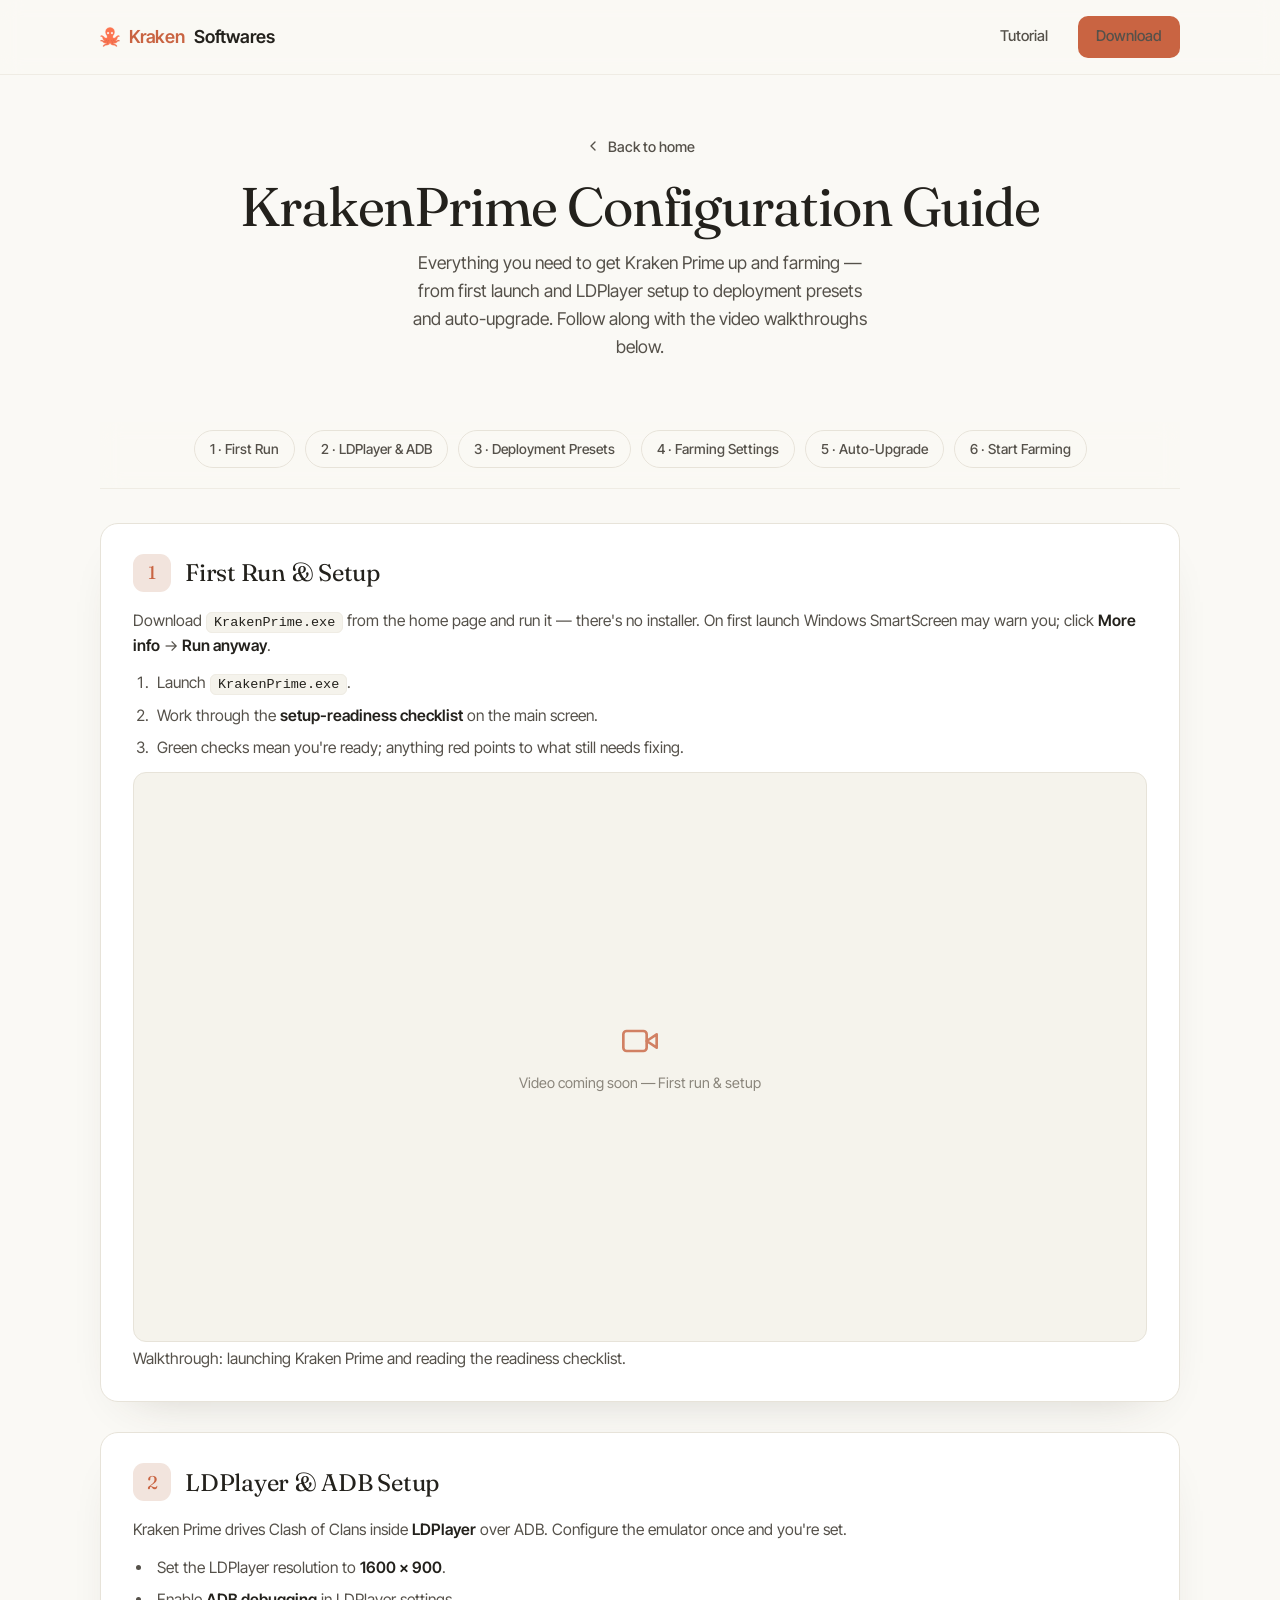
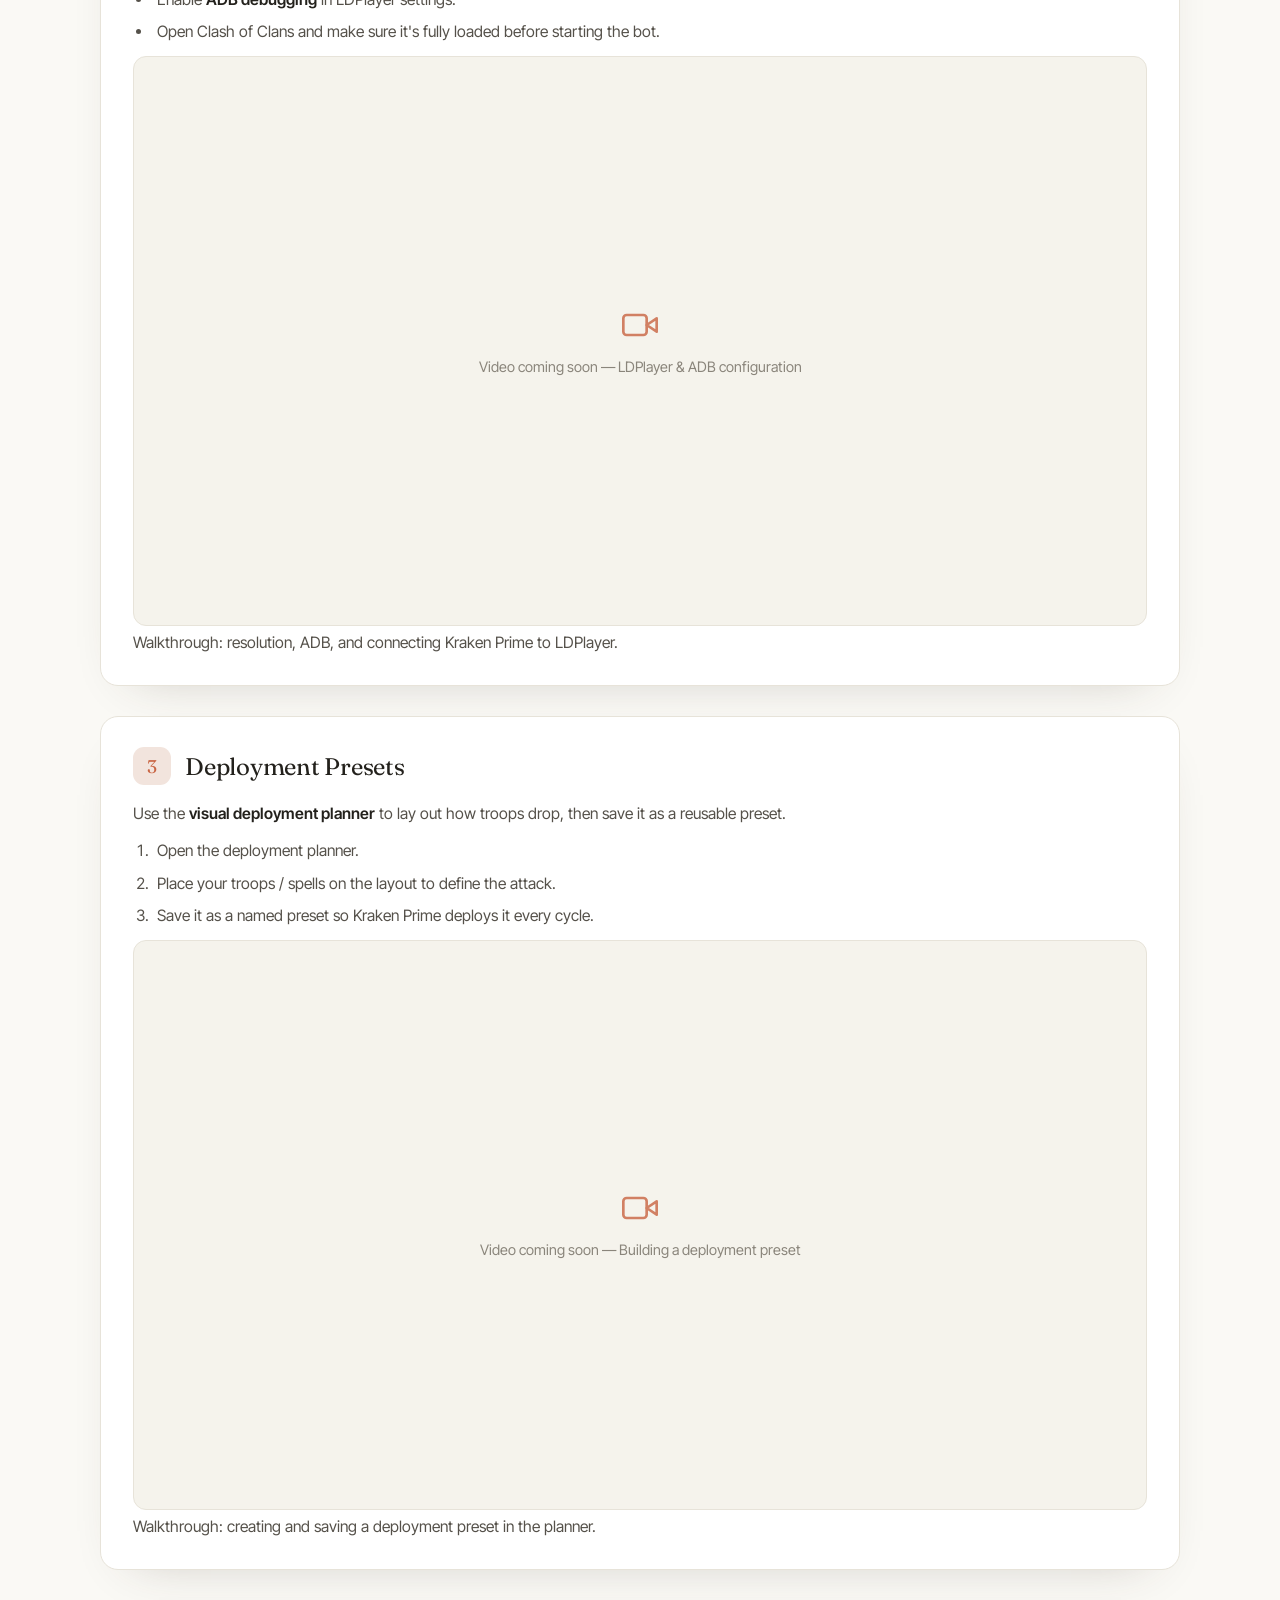
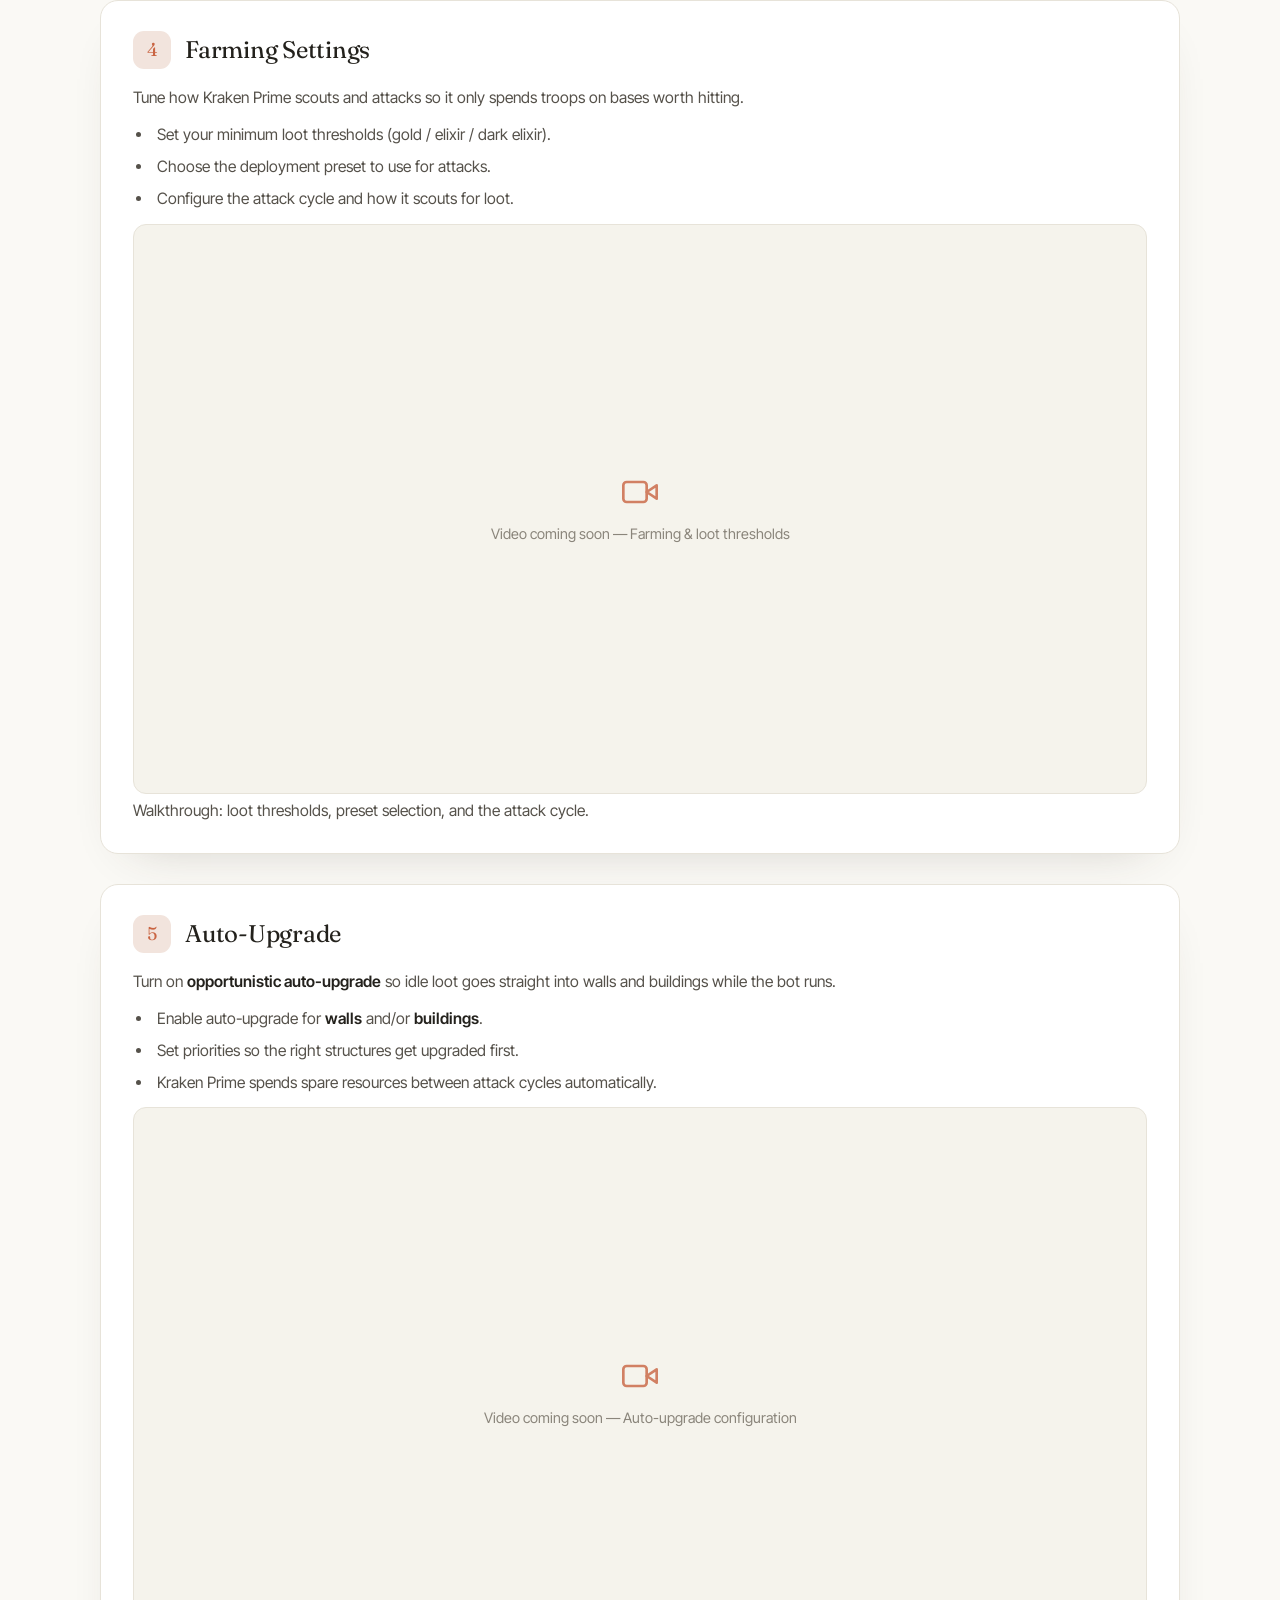
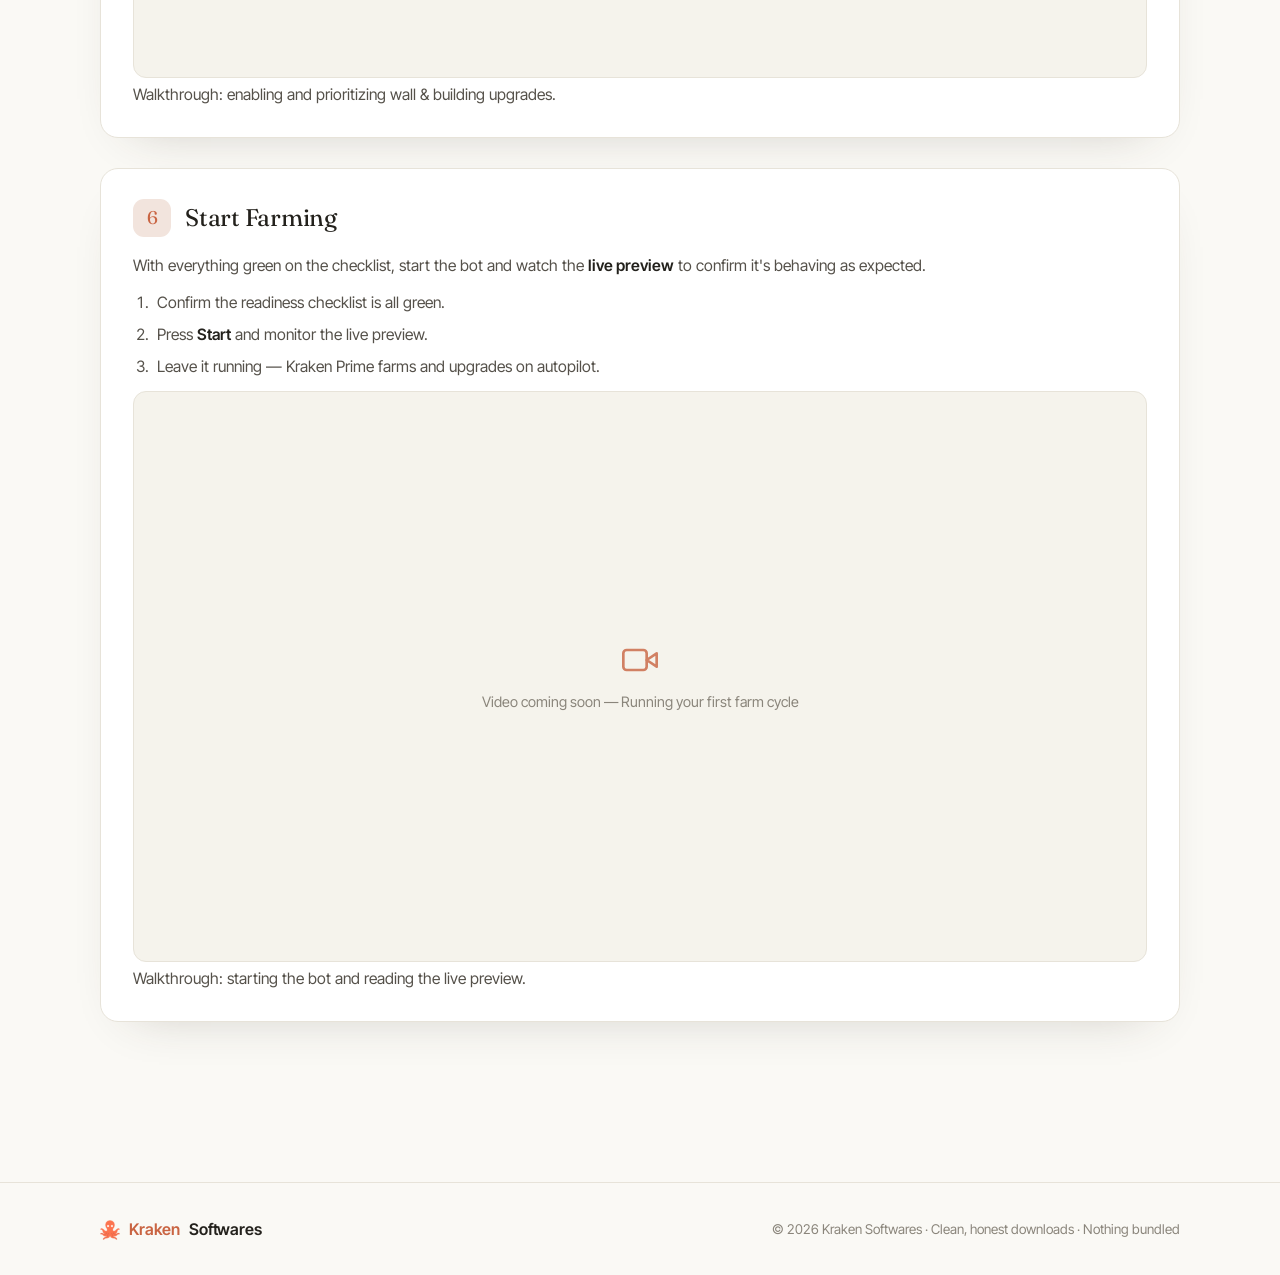
==== tutorial.html @ cda8a390 "Tutorial Page added" ====
<!DOCTYPE html>
<html lang="en">
<head>
  <meta charset="UTF-8" />
  <meta name="viewport" content="width=device-width, initial-scale=1.0" />
  <title>Tutorial — KrakenPrime Configuration Guide</title>
  <meta name="description" content="Step-by-step tutorial for configuring Kraken Prime — setup, LDPlayer & ADB, deployment presets, auto-upgrade, and running your first farm cycle. With video walkthroughs." />
  <link rel="icon" href="assets/icon.ico" />

  <link rel="preconnect" href="https://fonts.googleapis.com" />
  <link rel="preconnect" href="https://fonts.gstatic.com" crossorigin />
  <link href="https://fonts.googleapis.com/css2?family=Fraunces:opsz,wght@9..144,400;9..144,500&family=Inter+Tight:wght@400;500;600&display=swap" rel="stylesheet" />
  <link rel="stylesheet" href="styles.css" />
</head>
<body>

  <!-- NAV -->
  <nav>
    <div class="wrap nav-inner">
      <a href="index.html" class="brand">
        <img class="mark" src="assets/icon.ico" alt="Kraken Softwares logo" />
        <span>Kraken</span><b>Softwares</b>
      </a>
      <div class="nav-links">
        <a href="tutorial.html">Tutorial</a>
        <a href="index.html#download" class="nav-cta">Download</a>
      </div>
    </div>
  </nav>

  <!-- HERO -->
  <div class="wrap tut-hero">
    <a href="index.html" class="tut-back">
      <svg viewBox="0 0 24 24" fill="none" stroke="currentColor" stroke-width="2" stroke-linecap="round" stroke-linejoin="round"><path d="m15 18-6-6 6-6"/></svg>
      Back to home
    </a>
    <h1>KrakenPrime Configuration Guide</h1>
    <p class="lead">Everything you need to get Kraken Prime up and farming — from first launch and LDPlayer setup to deployment presets and auto-upgrade. Follow along with the video walkthroughs below.</p>
  </div>

  <div class="wrap">
    <!-- Section jump links -->
    <nav class="tut-toc" aria-label="Tutorial sections">
      <a href="#setup">1 · First Run</a>
      <a href="#ldplayer">2 · LDPlayer &amp; ADB</a>
      <a href="#presets">3 · Deployment Presets</a>
      <a href="#farming">4 · Farming Settings</a>
      <a href="#upgrade">5 · Auto-Upgrade</a>
      <a href="#launch">6 · Start Farming</a>
    </nav>

    <section class="tut-steps">

      <!-- STEP 1 -->
      <article class="step" id="setup">
        <div class="step-head">
          <span class="step-num">1</span>
          <h2>First Run &amp; Setup</h2>
        </div>
        <p>Download <code>KrakenPrime.exe</code> from the home page and run it — there's no installer. On first launch Windows SmartScreen may warn you; click <b>More info</b> → <b>Run anyway</b>.</p>
        <ol>
          <li>Launch <code>KrakenPrime.exe</code>.</li>
          <li>Work through the <b>setup-readiness checklist</b> on the main screen.</li>
          <li>Green checks mean you're ready; anything red points to what still needs fixing.</li>
        </ol>
        <div class="video">
          <!-- Replace SRC with your video: paste a YouTube embed URL or a local file -->
          <!-- <iframe src="https://www.youtube.com/embed/VIDEO_ID" title="First run walkthrough" allowfullscreen></iframe> -->
          <div class="video-placeholder">
            <svg viewBox="0 0 24 24" fill="none" stroke="currentColor" stroke-width="1.6" stroke-linecap="round" stroke-linejoin="round"><path d="m22 8-6 4 6 4V8z"/><rect x="2" y="6" width="14" height="12" rx="2"/></svg>
            <span>Video coming soon — First run &amp; setup</span>
          </div>
        </div>
        <p class="video-caption">Walkthrough: launching Kraken Prime and reading the readiness checklist.</p>
      </article>

      <!-- STEP 2 -->
      <article class="step" id="ldplayer">
        <div class="step-head">
          <span class="step-num">2</span>
          <h2>LDPlayer &amp; ADB Setup</h2>
        </div>
        <p>Kraken Prime drives Clash of Clans inside <b>LDPlayer</b> over ADB. Configure the emulator once and you're set.</p>
        <ul>
          <li>Set the LDPlayer resolution to <b>1600 × 900</b>.</li>
          <li>Enable <b>ADB debugging</b> in LDPlayer settings.</li>
          <li>Open Clash of Clans and make sure it's fully loaded before starting the bot.</li>
        </ul>
        <div class="video">
          <div class="video-placeholder">
            <svg viewBox="0 0 24 24" fill="none" stroke="currentColor" stroke-width="1.6" stroke-linecap="round" stroke-linejoin="round"><path d="m22 8-6 4 6 4V8z"/><rect x="2" y="6" width="14" height="12" rx="2"/></svg>
            <span>Video coming soon — LDPlayer &amp; ADB configuration</span>
          </div>
        </div>
        <p class="video-caption">Walkthrough: resolution, ADB, and connecting Kraken Prime to LDPlayer.</p>
      </article>

      <!-- STEP 3 -->
      <article class="step" id="presets">
        <div class="step-head">
          <span class="step-num">3</span>
          <h2>Deployment Presets</h2>
        </div>
        <p>Use the <b>visual deployment planner</b> to lay out how troops drop, then save it as a reusable preset.</p>
        <ol>
          <li>Open the deployment planner.</li>
          <li>Place your troops / spells on the layout to define the attack.</li>
          <li>Save it as a named preset so Kraken Prime deploys it every cycle.</li>
        </ol>
        <div class="video">
          <div class="video-placeholder">
            <svg viewBox="0 0 24 24" fill="none" stroke="currentColor" stroke-width="1.6" stroke-linecap="round" stroke-linejoin="round"><path d="m22 8-6 4 6 4V8z"/><rect x="2" y="6" width="14" height="12" rx="2"/></svg>
            <span>Video coming soon — Building a deployment preset</span>
          </div>
        </div>
        <p class="video-caption">Walkthrough: creating and saving a deployment preset in the planner.</p>
      </article>

      <!-- STEP 4 -->
      <article class="step" id="farming">
        <div class="step-head">
          <span class="step-num">4</span>
          <h2>Farming Settings</h2>
        </div>
        <p>Tune how Kraken Prime scouts and attacks so it only spends troops on bases worth hitting.</p>
        <ul>
          <li>Set your minimum loot thresholds (gold / elixir / dark elixir).</li>
          <li>Choose the deployment preset to use for attacks.</li>
          <li>Configure the attack cycle and how it scouts for loot.</li>
        </ul>
        <div class="video">
          <div class="video-placeholder">
            <svg viewBox="0 0 24 24" fill="none" stroke="currentColor" stroke-width="1.6" stroke-linecap="round" stroke-linejoin="round"><path d="m22 8-6 4 6 4V8z"/><rect x="2" y="6" width="14" height="12" rx="2"/></svg>
            <span>Video coming soon — Farming &amp; loot thresholds</span>
          </div>
        </div>
        <p class="video-caption">Walkthrough: loot thresholds, preset selection, and the attack cycle.</p>
      </article>

      <!-- STEP 5 -->
      <article class="step" id="upgrade">
        <div class="step-head">
          <span class="step-num">5</span>
          <h2>Auto-Upgrade</h2>
        </div>
        <p>Turn on <b>opportunistic auto-upgrade</b> so idle loot goes straight into walls and buildings while the bot runs.</p>
        <ul>
          <li>Enable auto-upgrade for <b>walls</b> and/or <b>buildings</b>.</li>
          <li>Set priorities so the right structures get upgraded first.</li>
          <li>Kraken Prime spends spare resources between attack cycles automatically.</li>
        </ul>
        <div class="video">
          <div class="video-placeholder">
            <svg viewBox="0 0 24 24" fill="none" stroke="currentColor" stroke-width="1.6" stroke-linecap="round" stroke-linejoin="round"><path d="m22 8-6 4 6 4V8z"/><rect x="2" y="6" width="14" height="12" rx="2"/></svg>
            <span>Video coming soon — Auto-upgrade configuration</span>
          </div>
        </div>
        <p class="video-caption">Walkthrough: enabling and prioritizing wall &amp; building upgrades.</p>
      </article>

      <!-- STEP 6 -->
      <article class="step" id="launch">
        <div class="step-head">
          <span class="step-num">6</span>
          <h2>Start Farming</h2>
        </div>
        <p>With everything green on the checklist, start the bot and watch the <b>live preview</b> to confirm it's behaving as expected.</p>
        <ol>
          <li>Confirm the readiness checklist is all green.</li>
          <li>Press <b>Start</b> and monitor the live preview.</li>
          <li>Leave it running — Kraken Prime farms and upgrades on autopilot.</li>
        </ol>
        <div class="video">
          <div class="video-placeholder">
            <svg viewBox="0 0 24 24" fill="none" stroke="currentColor" stroke-width="1.6" stroke-linecap="round" stroke-linejoin="round"><path d="m22 8-6 4 6 4V8z"/><rect x="2" y="6" width="14" height="12" rx="2"/></svg>
            <span>Video coming soon — Running your first farm cycle</span>
          </div>
        </div>
        <p class="video-caption">Walkthrough: starting the bot and reading the live preview.</p>
      </article>

    </section>
  </div>

  <!-- FOOTER -->
  <footer style="margin-top: 70px;">
    <div class="wrap foot-inner">
      <a href="index.html" class="brand">
        <img class="mark" src="assets/icon.ico" alt="Kraken Softwares logo" />
        <span>Kraken</span><b>Softwares</b>
      </a>
      <p>© 2026 Kraken Softwares · Clean, honest downloads · Nothing bundled</p>
    </div>
  </footer>

</body>
</html>
---- styles.css ----
:root {
  --bg:        #faf9f5;   /* warm cream */
  --surface:   #ffffff;
  --raise:     #f5f3ec;
  --ink:       #23211c;
  --ink-soft:  #55514a;
  --ink-faint: #8a857b;
  --accent:    #c96442;   /* clay / coral */
  --accent-soft:#f2e4dd;
  --line:      #e7e3d9;
  --line-soft: #efece4;

  --font-display: 'Fraunces', Georgia, serif;
  --font-body:    'Inter Tight', system-ui, sans-serif;
  --ease: cubic-bezier(0.22, 1, 0.36, 1);
}

* { margin: 0; padding: 0; box-sizing: border-box; }
html { scroll-behavior: smooth; }
body {
  background: var(--bg);
  color: var(--ink);
  font-family: var(--font-body);
  line-height: 1.6;
  -webkit-font-smoothing: antialiased;
}
a { color: inherit; text-decoration: none; }
::selection { background: var(--accent-soft); }

.wrap { width: min(1080px, 90vw); margin-inline: auto; }

/* ---------- Nav ---------- */
nav {
  position: sticky; top: 0; z-index: 50;
  background: rgba(250,249,245,0.82);
  backdrop-filter: blur(10px);
  border-bottom: 1px solid var(--line-soft);
}
.nav-inner { display: flex; align-items: center; justify-content: space-between; padding: 16px 0; }
.brand { display: flex; align-items: center; gap: 9px; font-weight: 600; font-size: 1.12rem; letter-spacing: -0.01em; }
.brand .mark { width: 20px; height: 20px; object-fit: contain; }
.brand b { font-weight: 600; }
.brand span { color: var(--accent); }
.nav-links { display: flex; align-items: center; gap: 30px; }
.nav-links a { color: var(--ink-soft); font-size: .93rem; font-weight: 500; transition: color .2s; }
.nav-links a:hover { color: var(--ink); }
.nav-cta {
  font-weight: 500; font-size: .9rem; padding: 9px 18px; border-radius: 10px;
  color: #fff; background: var(--accent);
  transition: background .2s, transform .2s var(--ease);
}
.nav-cta:hover { background: #b5563a; transform: translateY(-1px); }
@media (max-width: 720px){ .nav-links a:not(.nav-cta){ display:none; } }

/* ---------- Buttons ---------- */
.btn {
  display: inline-flex; align-items: center; justify-content: center; gap: 9px; font-family: var(--font-body);
  font-weight: 500; font-size: 1rem; padding: 13px 24px; border-radius: 12px; cursor: pointer;
  border: 1px solid transparent; transition: background .2s, border-color .2s, transform .2s var(--ease);
}
.btn svg { width: 18px; height: 18px; }
.btn-primary { background: var(--accent); color: #fff; }
.btn-primary:hover { background: #b5563a; transform: translateY(-2px); }

/* ---------- Trust row ---------- */
.trust { display: flex; justify-content: center; flex-wrap: wrap; gap: 12px 28px; padding: 40px 0 8px; }
.trust span { display: inline-flex; align-items: center; gap: 8px; font-size: .88rem; color: var(--ink-soft); }
.trust svg { width: 17px; height: 17px; color: var(--accent); }

/* ---------- Product ---------- */
section { padding: 64px 0 90px; }
.product { display: grid; grid-template-columns: 1.1fr 0.9fr; gap: 56px; align-items: start; }
@media (max-width: 860px){ .product { grid-template-columns: 1fr; gap: 40px; } }

.pill {
  display: inline-block; font-size: .78rem; font-weight: 500; letter-spacing: .01em;
  color: var(--accent); background: var(--accent-soft);
  padding: 5px 13px; border-radius: 999px; margin-bottom: 20px;
}
.product-info h1 {
  font-family: var(--font-display); font-weight: 400;
  font-size: clamp(2.6rem, 5.5vw, 3.8rem); line-height: 1.02; letter-spacing: -0.02em;
  margin-bottom: 16px;
}
.lead { font-size: 1.1rem; color: var(--ink-soft); max-width: 46ch; margin-bottom: 30px; }

.feature-list { list-style: none; display: grid; gap: 14px; }
.feature-list li { display: flex; gap: 12px; font-size: .98rem; color: var(--ink); }
.feature-list svg { width: 19px; height: 19px; color: var(--accent); flex-shrink: 0; margin-top: 3px; }

/* ---------- Download panel ---------- */
.dl-panel {
  background: var(--surface); border: 1px solid var(--line); border-radius: 18px;
  padding: 26px; box-shadow: 0 20px 50px -28px rgba(60,50,40,0.35);
  position: sticky; top: 92px;
}
.dl-head { display: flex; align-items: center; gap: 13px; margin-bottom: 22px; }
.dl-logo { width: 44px; height: 44px; object-fit: contain; border-radius: 11px; background: var(--accent-soft); padding: 7px; }
.dl-head b { display: block; font-size: 1.02rem; }
.dl-head small { color: var(--ink-faint); font-size: .82rem; }

.dl-main { width: 100%; }
.dl-alt {
  display: inline-flex; align-items: center; justify-content: center; gap: 8px; width: 100%;
  margin-top: 12px; padding: 11px; border-radius: 11px; font-size: .9rem; font-weight: 500;
  color: var(--ink-soft); border: 1px solid var(--line); transition: border-color .2s, color .2s;
}
.dl-alt svg { width: 16px; height: 16px; }
.dl-alt:hover { border-color: var(--ink-faint); color: var(--ink); }

.dl-specs { margin: 22px 0; border-top: 1px solid var(--line-soft); }
.dl-specs > div { display: flex; justify-content: space-between; gap: 16px; padding: 10px 0; border-bottom: 1px solid var(--line-soft); font-size: .88rem; }
.dl-specs dt { color: var(--ink-faint); }
.dl-specs dd { color: var(--ink); font-weight: 500; text-align: right; }

.dl-note {
  display: flex; gap: 10px; font-size: .82rem; color: var(--ink-soft); line-height: 1.5;
  background: var(--raise); border-radius: 11px; padding: 13px 14px;
}
.dl-note svg { width: 17px; height: 17px; color: var(--accent); flex-shrink: 0; margin-top: 2px; }
.dl-note b { color: var(--ink); font-weight: 600; }

/* ---------- Tutorial page ---------- */
.tut-hero { padding: 60px 0 30px; text-align: center; }
.tut-hero h1 {
  font-family: var(--font-display); font-weight: 400;
  font-size: clamp(2.3rem, 5vw, 3.4rem); line-height: 1.05; letter-spacing: -0.02em;
  margin: 16px 0 14px;
}
.tut-hero .lead { margin-inline: auto; text-align: center; }

/* Section table of contents */
.tut-toc {
  display: flex; flex-wrap: wrap; justify-content: center; gap: 10px;
  padding: 8px 0 20px; margin-bottom: 24px; border-bottom: 1px solid var(--line-soft);
}
.tut-toc a {
  font-size: .86rem; font-weight: 500; color: var(--ink-soft);
  padding: 7px 15px; border-radius: 999px; border: 1px solid var(--line);
  transition: border-color .2s, color .2s, background .2s;
}
.tut-toc a:hover { color: var(--accent); border-color: var(--accent); background: var(--accent-soft); }

/* Step blocks */
.tut-steps { display: grid; gap: 30px; padding-top: 10px; }
.step {
  background: var(--surface); border: 1px solid var(--line); border-radius: 18px;
  padding: 30px 32px; box-shadow: 0 20px 50px -34px rgba(60,50,40,0.3);
  scroll-margin-top: 90px;
}
.step-head { display: flex; align-items: center; gap: 14px; margin-bottom: 16px; }
.step-num {
  flex-shrink: 0; width: 38px; height: 38px; border-radius: 11px;
  display: inline-flex; align-items: center; justify-content: center;
  font-family: var(--font-display); font-size: 1.15rem;
  color: var(--accent); background: var(--accent-soft);
}
.step-head h2 {
  font-family: var(--font-display); font-weight: 400; letter-spacing: -0.01em;
  font-size: 1.5rem; line-height: 1.15;
}
.step p { color: var(--ink-soft); font-size: .98rem; margin-bottom: 12px; }
.step p:last-child { margin-bottom: 0; }
.step ol, .step ul { color: var(--ink-soft); font-size: .98rem; padding-left: 20px; margin-bottom: 12px; display: grid; gap: 7px; }
.step li { padding-left: 4px; }
.step b { color: var(--ink); font-weight: 600; }
.step code {
  font-family: ui-monospace, 'SF Mono', Menlo, monospace; font-size: .86em;
  background: var(--raise); border: 1px solid var(--line-soft);
  padding: 2px 7px; border-radius: 6px; color: var(--ink);
}

/* Responsive 16:9 video frame */
.video {
  position: relative; width: 100%; aspect-ratio: 16 / 9; margin: 6px 0 4px;
  border-radius: 13px; overflow: hidden; border: 1px solid var(--line);
  background: var(--raise);
}
.video iframe, .video video { position: absolute; inset: 0; width: 100%; height: 100%; border: 0; }
.video-placeholder {
  position: absolute; inset: 0; display: flex; flex-direction: column;
  align-items: center; justify-content: center; gap: 10px;
  color: var(--ink-faint); font-size: .9rem; text-align: center; padding: 20px;
}
.video-placeholder svg { width: 40px; height: 40px; color: var(--accent); opacity: .8; }
.video-caption { font-size: .82rem; color: var(--ink-faint); margin-top: 2px; }

/* Back link */
.tut-back { display: inline-flex; align-items: center; gap: 7px; font-size: .9rem; font-weight: 500; color: var(--ink-soft); transition: color .2s; }
.tut-back:hover { color: var(--accent); }
.tut-back svg { width: 16px; height: 16px; }

/* ---------- Footer ---------- */
footer { border-top: 1px solid var(--line); padding: 34px 0; }
.foot-inner { display: flex; justify-content: space-between; align-items: center; flex-wrap: wrap; gap: 14px; }
.foot-inner .brand { font-size: 1rem; }
.foot-inner p { color: var(--ink-faint); font-size: .84rem; }
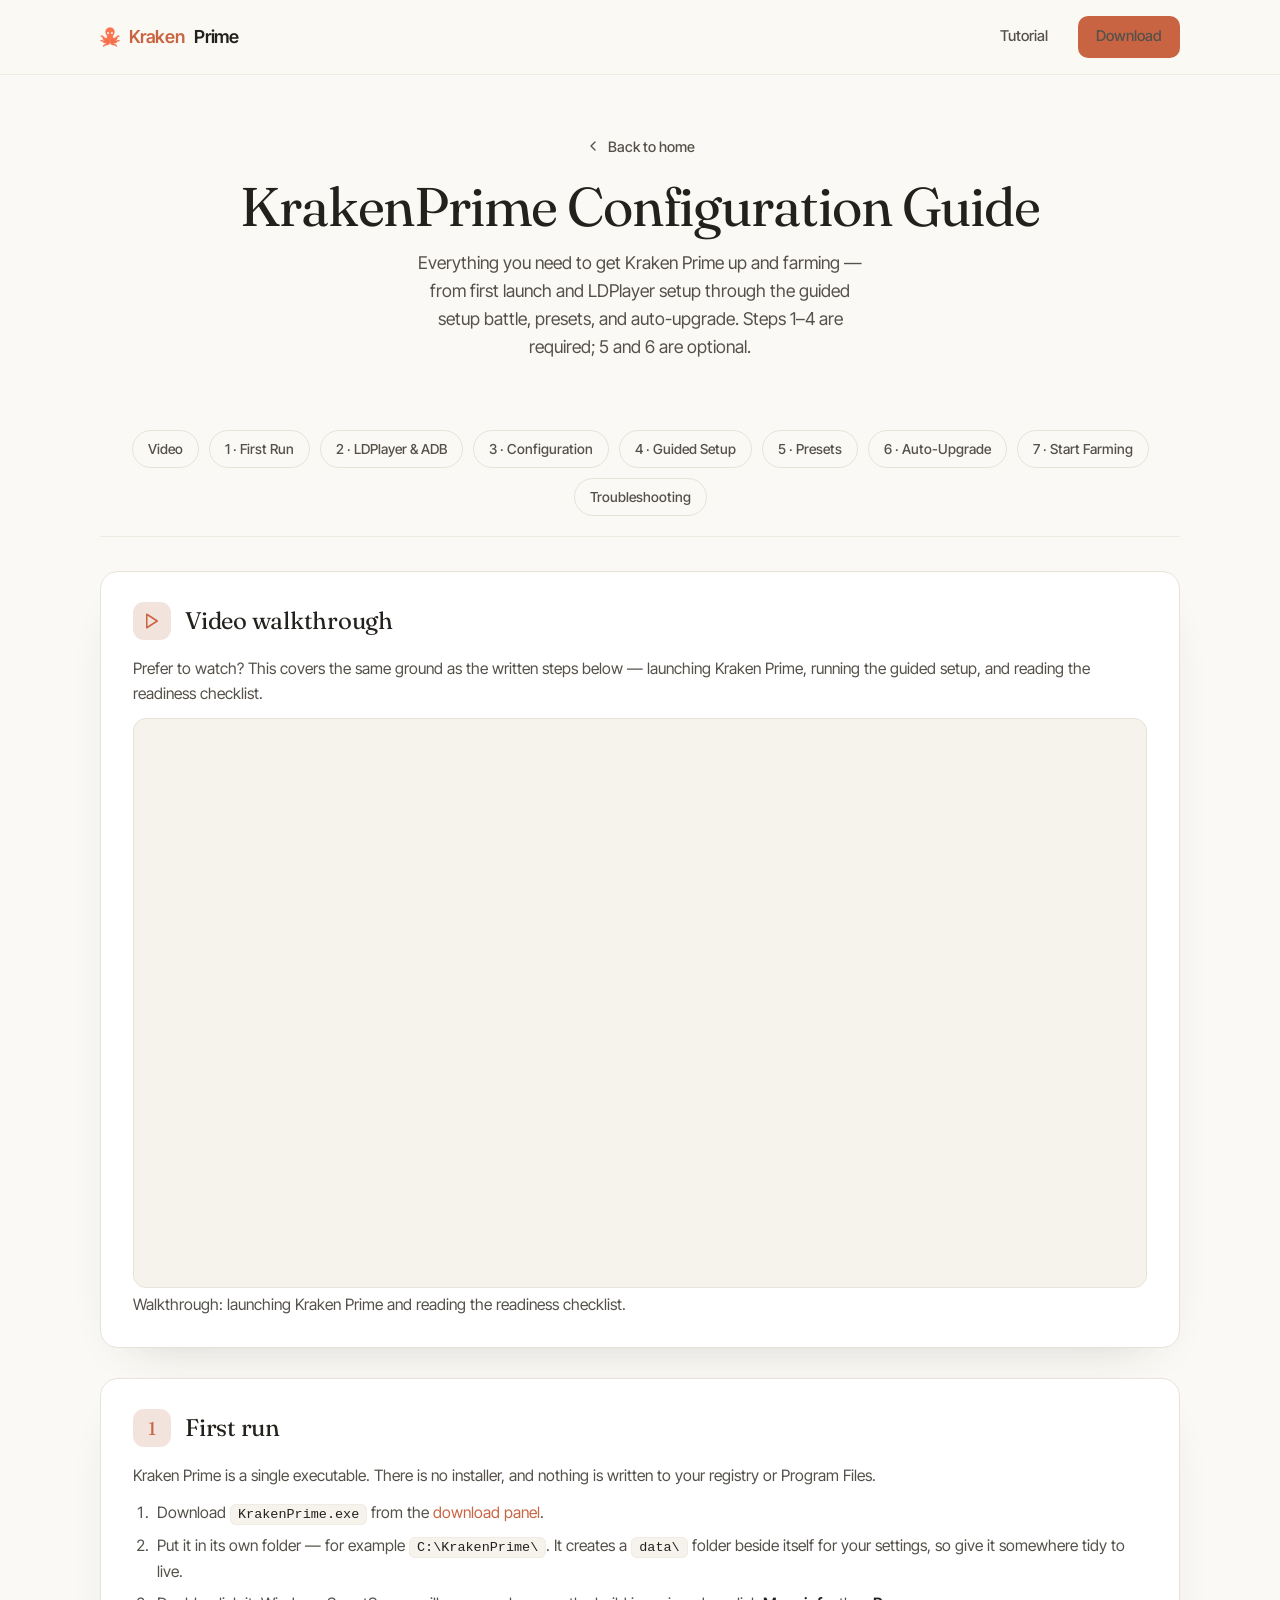
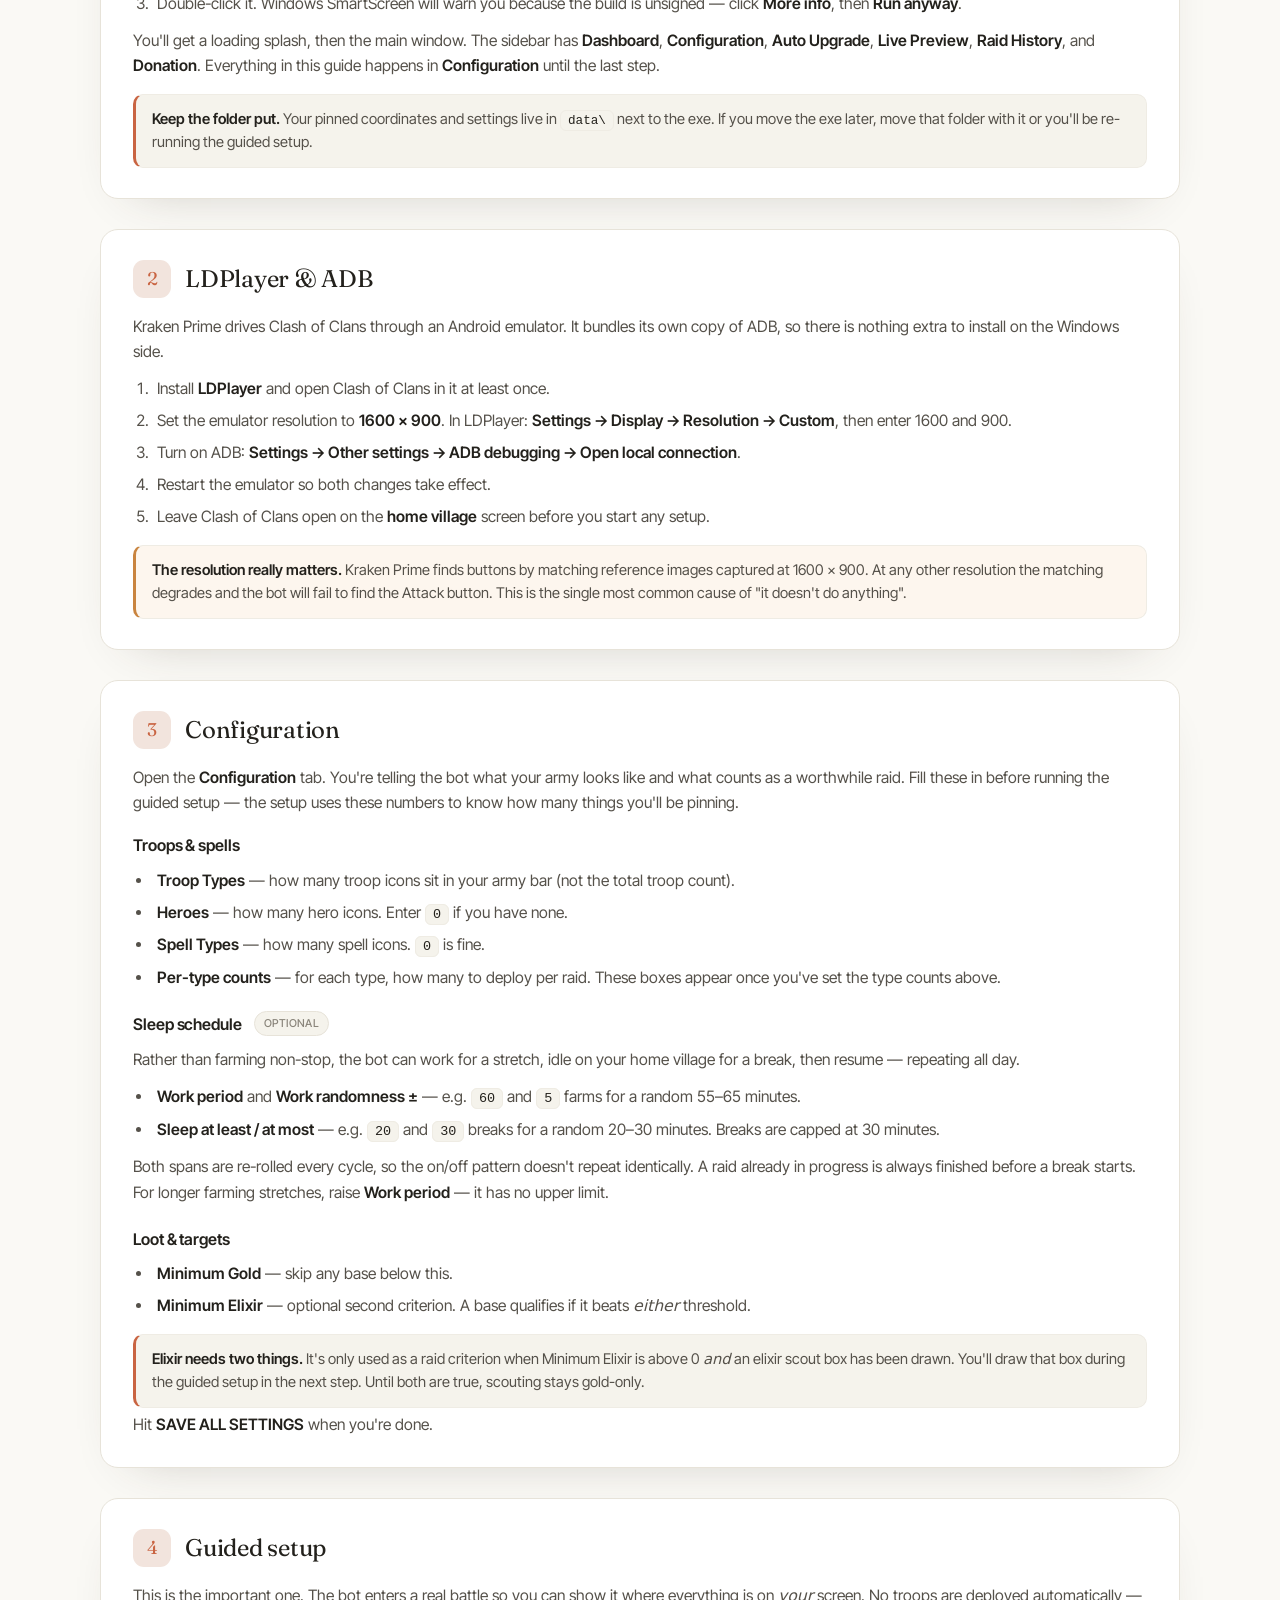
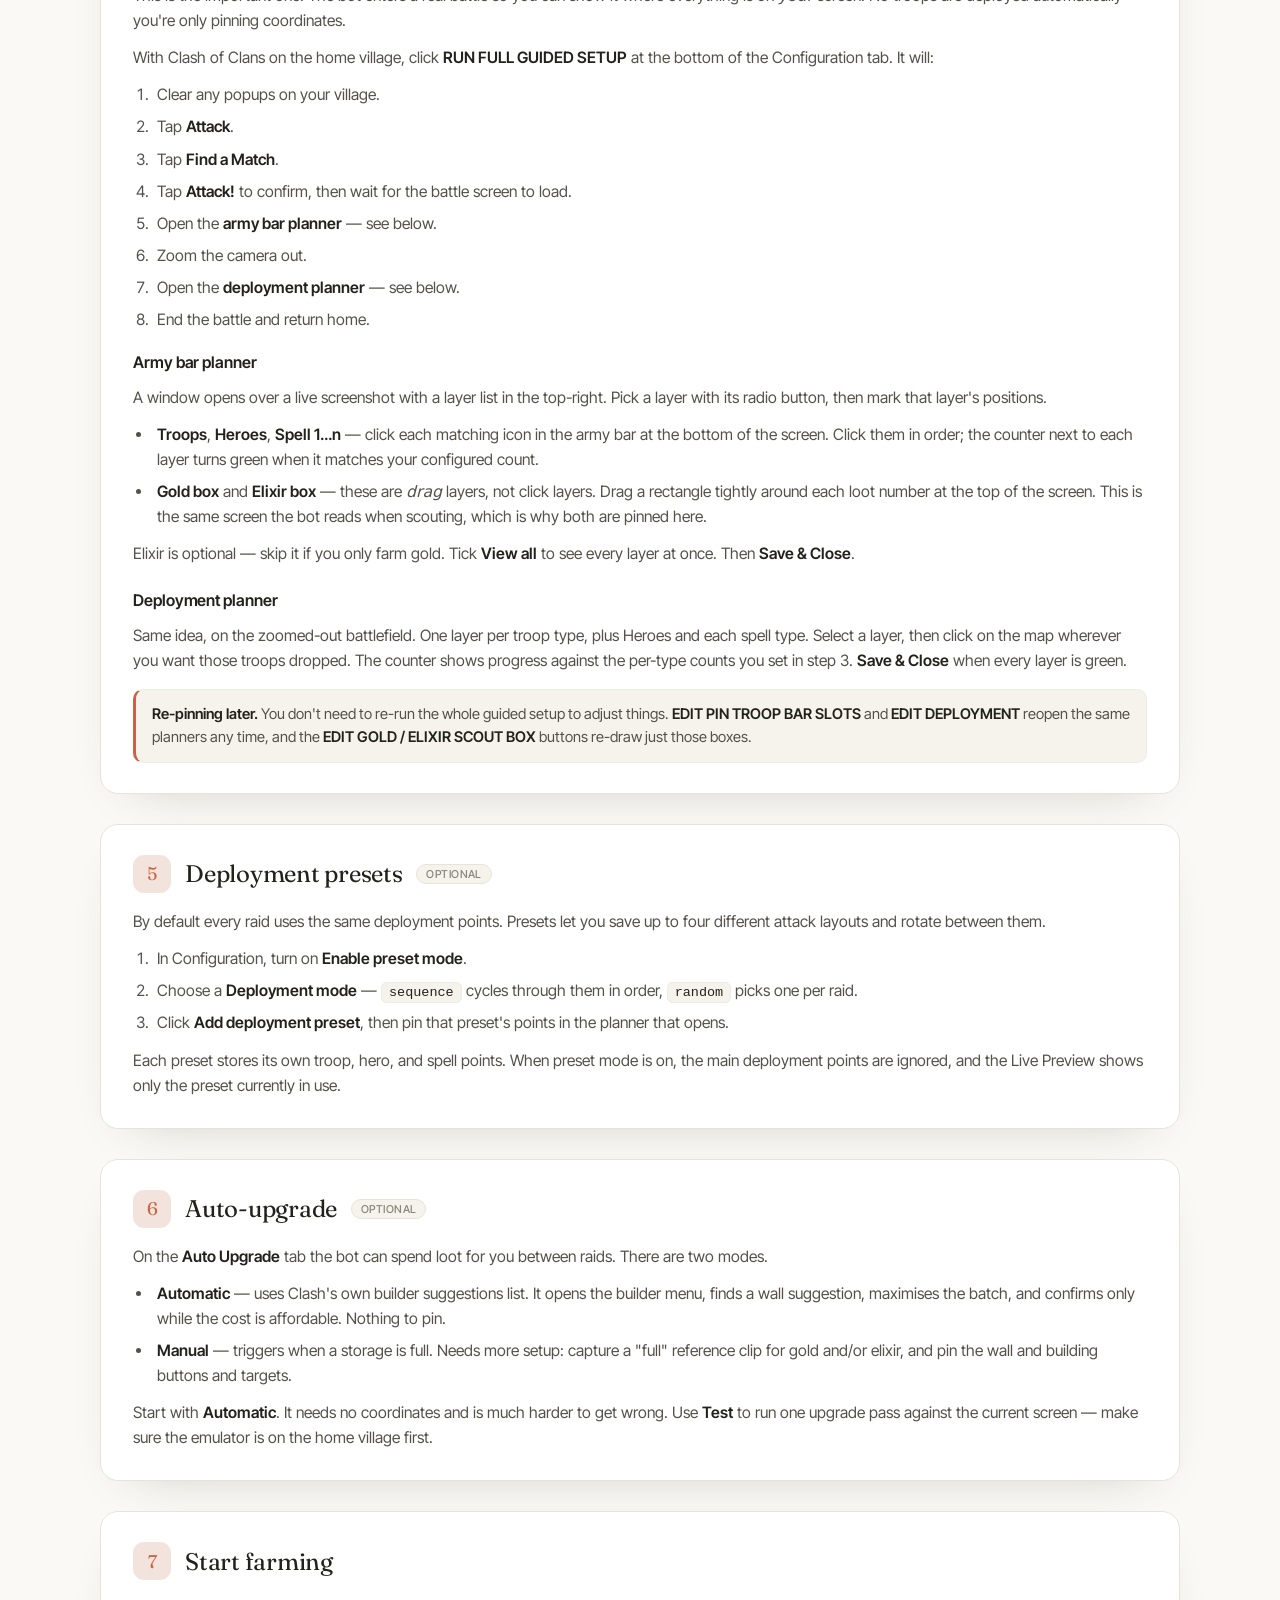
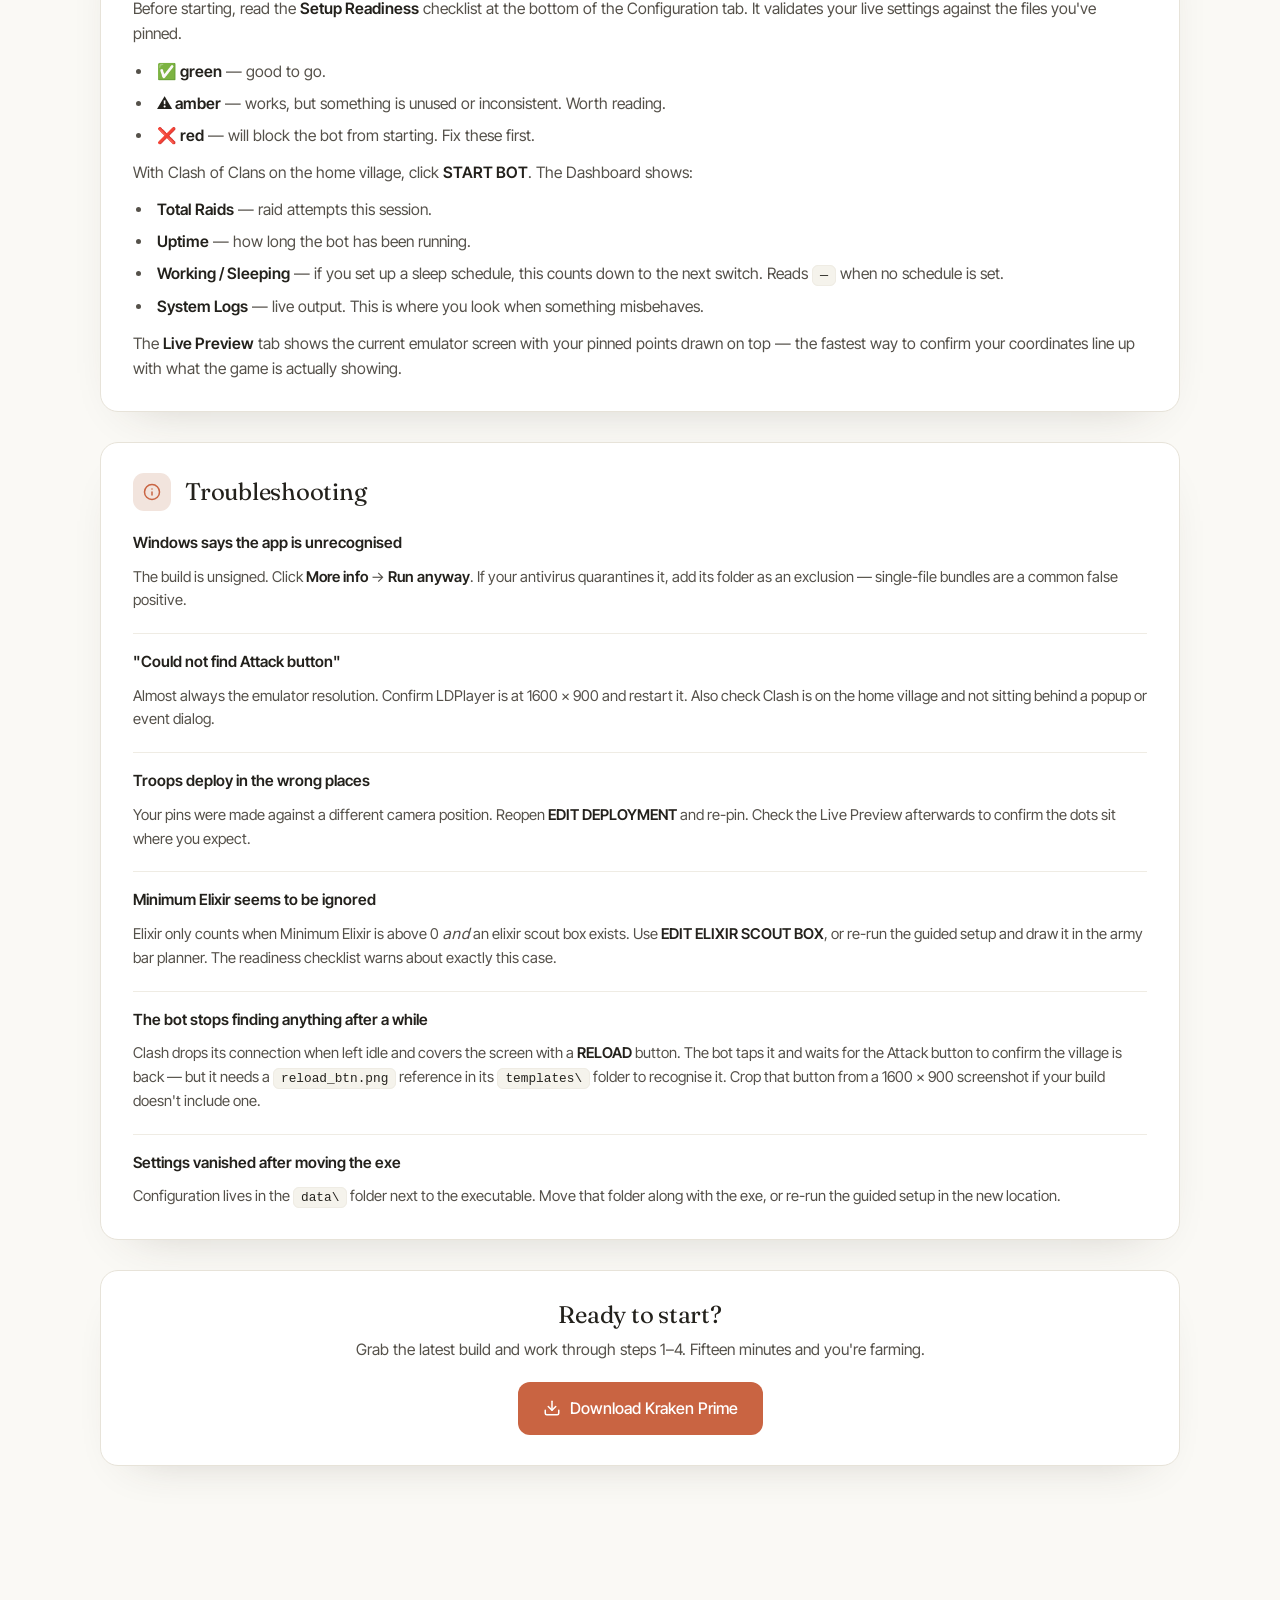
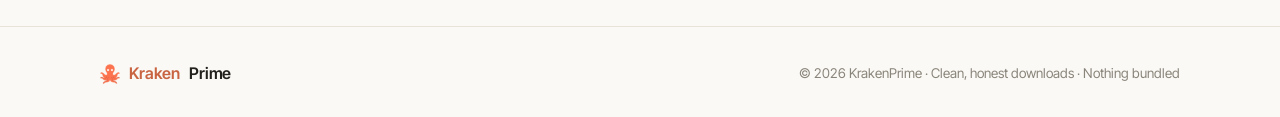
==== commit e33e025a: "Add usage instructions and rename brand to KrakenPrime Expand tutorial.html from a bare video embed " ====
--- a/tutorial.html
+++ b/tutorial.html
@@ -4,7 +4,7 @@
   <meta charset="UTF-8" />
   <meta name="viewport" content="width=device-width, initial-scale=1.0" />
   <title>Tutorial — KrakenPrime Configuration Guide</title>
-  <meta name="description" content="Step-by-step tutorial for configuring Kraken Prime — setup, LDPlayer & ADB, deployment presets, auto-upgrade, and running your first farm cycle. With video walkthroughs." />
+  <meta name="description" content="Step-by-step tutorial for configuring Kraken Prime — first run, LDPlayer & ADB, guided setup, deployment presets, auto-upgrade, sleep schedule, and running your first farm cycle." />
   <link rel="icon" href="assets/icon.ico" />
 
   <link rel="preconnect" href="https://fonts.googleapis.com" />
@@ -18,8 +18,8 @@
   <nav>
     <div class="wrap nav-inner">
       <a href="index.html" class="brand">
-        <img class="mark" src="assets/icon.ico" alt="Kraken Softwares logo" />
-        <span>Kraken</span><b>Softwares</b>
+        <img class="mark" src="assets/icon.ico" alt="KrakenPrime logo" />
+        <span>Kraken</span><b>Prime</b>
       </a>
       <div class="nav-links">
         <a href="tutorial.html">Tutorial</a>
@@ -35,148 +35,247 @@
       Back to home
     </a>
     <h1>KrakenPrime Configuration Guide</h1>
-    <p class="lead">Everything you need to get Kraken Prime up and farming — from first launch and LDPlayer setup to deployment presets and auto-upgrade. Follow along with the video walkthroughs below.</p>
+    <p class="lead">Everything you need to get Kraken Prime up and farming — from first launch and LDPlayer setup through the guided setup battle, presets, and auto-upgrade. Steps 1&ndash;4 are required; 5 and 6 are optional.</p>
   </div>
 
   <div class="wrap">
-    <!-- Section jump links -->
-    <nav class="tut-toc" aria-label="Tutorial sections">
-      <a href="#setup">1 · First Run</a>
+
+    <div class="tut-toc" role="navigation" aria-label="Tutorial sections">
+      <a href="#video">Video</a>
+      <a href="#firstrun">1 · First Run</a>
       <a href="#ldplayer">2 · LDPlayer &amp; ADB</a>
-      <a href="#presets">3 · Deployment Presets</a>
-      <a href="#farming">4 · Farming Settings</a>
-      <a href="#upgrade">5 · Auto-Upgrade</a>
-      <a href="#launch">6 · Start Farming</a>
-    </nav>
+      <a href="#config">3 · Configuration</a>
+      <a href="#guided">4 · Guided Setup</a>
+      <a href="#presets">5 · Presets</a>
+      <a href="#upgrade">6 · Auto-Upgrade</a>
+      <a href="#launch">7 · Start Farming</a>
+      <a href="#trouble">Troubleshooting</a>
+    </div>
 
     <section class="tut-steps">
 
+      <!-- VIDEO -->
+      <article class="step" id="video">
+        <div class="step-head">
+          <span class="step-num">
+            <svg viewBox="0 0 24 24" fill="none" stroke="currentColor" stroke-width="2" stroke-linecap="round" stroke-linejoin="round" style="width:18px;height:18px"><polygon points="5 3 19 12 5 21 5 3"/></svg>
+          </span>
+          <h2>Video walkthrough</h2>
+        </div>
+        <p>Prefer to watch? This covers the same ground as the written steps below &mdash; launching Kraken Prime, running the guided setup, and reading the readiness checklist.</p>
+
+        <div class="video">
+          <!--
+            GOOGLE DRIVE VIDEO:
+            1. In Drive, right-click the video → Share → set "General access" to
+               "Anyone with the link" (Viewer). Otherwise it won't play here.
+            2. Copy the link: https://drive.google.com/file/d/FILE_ID/view?usp=sharing
+            3. Paste just the FILE_ID below (between /d/ and /preview).
+          -->
+          <iframe
+            src="https://drive.google.com/file/d/1Xk5wiuPxPbbElBd-QHv3SaZa_o0CAY1g/preview"
+            title="Kraken Prime video tutorial"
+            allow="autoplay; fullscreen"
+            allowfullscreen></iframe>
+        </div>
+        <p class="video-caption">Walkthrough: launching Kraken Prime and reading the readiness checklist.</p>
+      </article>
+
       <!-- STEP 1 -->
-      <article class="step" id="setup">
+      <article class="step" id="firstrun">
         <div class="step-head">
           <span class="step-num">1</span>
-          <h2>First Run &amp; Setup</h2>
-        </div>
-        <p>Download <code>KrakenPrime.exe</code> from the home page and run it — there's no installer. On first launch Windows SmartScreen may warn you; click <b>More info</b> → <b>Run anyway</b>.</p>
-        <ol>
-          <li>Launch <code>KrakenPrime.exe</code>.</li>
-          <li>Work through the <b>setup-readiness checklist</b> on the main screen.</li>
-          <li>Green checks mean you're ready; anything red points to what still needs fixing.</li>
-        </ol>
-        <div class="video">
-          <!-- Replace SRC with your video: paste a YouTube embed URL or a local file -->
-          <!-- <iframe src="https://www.youtube.com/embed/VIDEO_ID" title="First run walkthrough" allowfullscreen></iframe> -->
-          <div class="video-placeholder">
-            <svg viewBox="0 0 24 24" fill="none" stroke="currentColor" stroke-width="1.6" stroke-linecap="round" stroke-linejoin="round"><path d="m22 8-6 4 6 4V8z"/><rect x="2" y="6" width="14" height="12" rx="2"/></svg>
-            <span>Video coming soon — First run &amp; setup</span>
-          </div>
-        </div>
-        <p class="video-caption">Walkthrough: launching Kraken Prime and reading the readiness checklist.</p>
+          <h2>First run</h2>
+        </div>
+        <p>Kraken Prime is a single executable. There is no installer, and nothing is written to your registry or Program Files.</p>
+        <ol>
+          <li>Download <code>KrakenPrime.exe</code> from the <a href="index.html#download" style="color:var(--accent)">download panel</a>.</li>
+          <li>Put it in its own folder &mdash; for example <code>C:\KrakenPrime\</code>. It creates a <code>data\</code> folder beside itself for your settings, so give it somewhere tidy to live.</li>
+          <li>Double-click it. Windows SmartScreen will warn you because the build is unsigned &mdash; click <b>More info</b>, then <b>Run anyway</b>.</li>
+        </ol>
+        <p>You'll get a loading splash, then the main window. The sidebar has <b>Dashboard</b>, <b>Configuration</b>, <b>Auto Upgrade</b>, <b>Live Preview</b>, <b>Raid History</b>, and <b>Donation</b>. Everything in this guide happens in <b>Configuration</b> until the last step.</p>
+        <div class="note">
+          <b>Keep the folder put.</b> Your pinned coordinates and settings live in <code>data\</code> next to the exe. If you move the exe later, move that folder with it or you'll be re-running the guided setup.
+        </div>
       </article>
 
       <!-- STEP 2 -->
       <article class="step" id="ldplayer">
         <div class="step-head">
           <span class="step-num">2</span>
-          <h2>LDPlayer &amp; ADB Setup</h2>
-        </div>
-        <p>Kraken Prime drives Clash of Clans inside <b>LDPlayer</b> over ADB. Configure the emulator once and you're set.</p>
-        <ul>
-          <li>Set the LDPlayer resolution to <b>1600 × 900</b>.</li>
-          <li>Enable <b>ADB debugging</b> in LDPlayer settings.</li>
-          <li>Open Clash of Clans and make sure it's fully loaded before starting the bot.</li>
-        </ul>
-        <div class="video">
-          <div class="video-placeholder">
-            <svg viewBox="0 0 24 24" fill="none" stroke="currentColor" stroke-width="1.6" stroke-linecap="round" stroke-linejoin="round"><path d="m22 8-6 4 6 4V8z"/><rect x="2" y="6" width="14" height="12" rx="2"/></svg>
-            <span>Video coming soon — LDPlayer &amp; ADB configuration</span>
-          </div>
-        </div>
-        <p class="video-caption">Walkthrough: resolution, ADB, and connecting Kraken Prime to LDPlayer.</p>
+          <h2>LDPlayer &amp; ADB</h2>
+        </div>
+        <p>Kraken Prime drives Clash of Clans through an Android emulator. It bundles its own copy of ADB, so there is nothing extra to install on the Windows side.</p>
+        <ol>
+          <li>Install <b>LDPlayer</b> and open Clash of Clans in it at least once.</li>
+          <li>Set the emulator resolution to <b>1600 &times; 900</b>. In LDPlayer: <b>Settings &rarr; Display &rarr; Resolution &rarr; Custom</b>, then enter 1600 and 900.</li>
+          <li>Turn on ADB: <b>Settings &rarr; Other settings &rarr; ADB debugging &rarr; Open local connection</b>.</li>
+          <li>Restart the emulator so both changes take effect.</li>
+          <li>Leave Clash of Clans open on the <b>home village</b> screen before you start any setup.</li>
+        </ol>
+        <div class="note note-warn">
+          <b>The resolution really matters.</b> Kraken Prime finds buttons by matching reference images captured at 1600&nbsp;&times;&nbsp;900. At any other resolution the matching degrades and the bot will fail to find the Attack button. This is the single most common cause of "it doesn't do anything".
+        </div>
       </article>
 
       <!-- STEP 3 -->
+      <article class="step" id="config">
+        <div class="step-head">
+          <span class="step-num">3</span>
+          <h2>Configuration</h2>
+        </div>
+        <p>Open the <b>Configuration</b> tab. You're telling the bot what your army looks like and what counts as a worthwhile raid. Fill these in before running the guided setup &mdash; the setup uses these numbers to know how many things you'll be pinning.</p>
+
+        <h3>Troops &amp; spells</h3>
+        <ul>
+          <li><b>Troop Types</b> &mdash; how many troop icons sit in your army bar (not the total troop count).</li>
+          <li><b>Heroes</b> &mdash; how many hero icons. Enter <code>0</code> if you have none.</li>
+          <li><b>Spell Types</b> &mdash; how many spell icons. <code>0</code> is fine.</li>
+          <li><b>Per-type counts</b> &mdash; for each type, how many to deploy per raid. These boxes appear once you've set the type counts above.</li>
+        </ul>
+
+        <h3>Sleep schedule <span class="tag">optional</span></h3>
+        <p>Rather than farming non-stop, the bot can work for a stretch, idle on your home village for a break, then resume &mdash; repeating all day.</p>
+        <ul>
+          <li><b>Work period</b> and <b>Work randomness &plusmn;</b> &mdash; e.g. <code>60</code> and <code>5</code> farms for a random 55&ndash;65 minutes.</li>
+          <li><b>Sleep at least / at most</b> &mdash; e.g. <code>20</code> and <code>30</code> breaks for a random 20&ndash;30 minutes. Breaks are capped at 30 minutes.</li>
+        </ul>
+        <p>Both spans are re-rolled every cycle, so the on/off pattern doesn't repeat identically. A raid already in progress is always finished before a break starts. For longer farming stretches, raise <b>Work period</b> &mdash; it has no upper limit.</p>
+
+        <h3>Loot &amp; targets</h3>
+        <ul>
+          <li><b>Minimum Gold</b> &mdash; skip any base below this.</li>
+          <li><b>Minimum Elixir</b> &mdash; optional second criterion. A base qualifies if it beats <em>either</em> threshold.</li>
+        </ul>
+        <div class="note">
+          <b>Elixir needs two things.</b> It's only used as a raid criterion when Minimum Elixir is above 0 <em>and</em> an elixir scout box has been drawn. You'll draw that box during the guided setup in the next step. Until both are true, scouting stays gold-only.
+        </div>
+        <p>Hit <b>SAVE ALL SETTINGS</b> when you're done.</p>
+      </article>
+
+      <!-- STEP 4 -->
+      <article class="step" id="guided">
+        <div class="step-head">
+          <span class="step-num">4</span>
+          <h2>Guided setup</h2>
+        </div>
+        <p>This is the important one. The bot enters a real battle so you can show it where everything is on <em>your</em> screen. No troops are deployed automatically &mdash; you're only pinning coordinates.</p>
+        <p>With Clash of Clans on the home village, click <b>RUN FULL GUIDED SETUP</b> at the bottom of the Configuration tab. It will:</p>
+        <ol>
+          <li>Clear any popups on your village.</li>
+          <li>Tap <b>Attack</b>.</li>
+          <li>Tap <b>Find a Match</b>.</li>
+          <li>Tap <b>Attack!</b> to confirm, then wait for the battle screen to load.</li>
+          <li>Open the <b>army bar planner</b> &mdash; see below.</li>
+          <li>Zoom the camera out.</li>
+          <li>Open the <b>deployment planner</b> &mdash; see below.</li>
+          <li>End the battle and return home.</li>
+        </ol>
+
+        <h3>Army bar planner</h3>
+        <p>A window opens over a live screenshot with a layer list in the top-right. Pick a layer with its radio button, then mark that layer's positions.</p>
+        <ul>
+          <li><b>Troops</b>, <b>Heroes</b>, <b>Spell 1&hellip;n</b> &mdash; click each matching icon in the army bar at the bottom of the screen. Click them in order; the counter next to each layer turns green when it matches your configured count.</li>
+          <li><b>Gold box</b> and <b>Elixir box</b> &mdash; these are <em>drag</em> layers, not click layers. Drag a rectangle tightly around each loot number at the top of the screen. This is the same screen the bot reads when scouting, which is why both are pinned here.</li>
+        </ul>
+        <p>Elixir is optional &mdash; skip it if you only farm gold. Tick <b>View all</b> to see every layer at once. Then <b>Save &amp; Close</b>.</p>
+
+        <h3>Deployment planner</h3>
+        <p>Same idea, on the zoomed-out battlefield. One layer per troop type, plus Heroes and each spell type. Select a layer, then click on the map wherever you want those troops dropped. The counter shows progress against the per-type counts you set in step 3. <b>Save &amp; Close</b> when every layer is green.</p>
+        <div class="note">
+          <b>Re-pinning later.</b> You don't need to re-run the whole guided setup to adjust things. <b>EDIT PIN TROOP BAR SLOTS</b> and <b>EDIT DEPLOYMENT</b> reopen the same planners any time, and the <b>EDIT GOLD / ELIXIR SCOUT BOX</b> buttons re-draw just those boxes.
+        </div>
+      </article>
+
+      <!-- STEP 5 -->
       <article class="step" id="presets">
         <div class="step-head">
-          <span class="step-num">3</span>
-          <h2>Deployment Presets</h2>
-        </div>
-        <p>Use the <b>visual deployment planner</b> to lay out how troops drop, then save it as a reusable preset.</p>
-        <ol>
-          <li>Open the deployment planner.</li>
-          <li>Place your troops / spells on the layout to define the attack.</li>
-          <li>Save it as a named preset so Kraken Prime deploys it every cycle.</li>
-        </ol>
-        <div class="video">
-          <div class="video-placeholder">
-            <svg viewBox="0 0 24 24" fill="none" stroke="currentColor" stroke-width="1.6" stroke-linecap="round" stroke-linejoin="round"><path d="m22 8-6 4 6 4V8z"/><rect x="2" y="6" width="14" height="12" rx="2"/></svg>
-            <span>Video coming soon — Building a deployment preset</span>
-          </div>
-        </div>
-        <p class="video-caption">Walkthrough: creating and saving a deployment preset in the planner.</p>
-      </article>
-
-      <!-- STEP 4 -->
-      <article class="step" id="farming">
-        <div class="step-head">
-          <span class="step-num">4</span>
-          <h2>Farming Settings</h2>
-        </div>
-        <p>Tune how Kraken Prime scouts and attacks so it only spends troops on bases worth hitting.</p>
-        <ul>
-          <li>Set your minimum loot thresholds (gold / elixir / dark elixir).</li>
-          <li>Choose the deployment preset to use for attacks.</li>
-          <li>Configure the attack cycle and how it scouts for loot.</li>
-        </ul>
-        <div class="video">
-          <div class="video-placeholder">
-            <svg viewBox="0 0 24 24" fill="none" stroke="currentColor" stroke-width="1.6" stroke-linecap="round" stroke-linejoin="round"><path d="m22 8-6 4 6 4V8z"/><rect x="2" y="6" width="14" height="12" rx="2"/></svg>
-            <span>Video coming soon — Farming &amp; loot thresholds</span>
-          </div>
-        </div>
-        <p class="video-caption">Walkthrough: loot thresholds, preset selection, and the attack cycle.</p>
-      </article>
-
-      <!-- STEP 5 -->
+          <span class="step-num">5</span>
+          <h2>Deployment presets <span class="tag">optional</span></h2>
+        </div>
+        <p>By default every raid uses the same deployment points. Presets let you save up to four different attack layouts and rotate between them.</p>
+        <ol>
+          <li>In Configuration, turn on <b>Enable preset mode</b>.</li>
+          <li>Choose a <b>Deployment mode</b> &mdash; <code>sequence</code> cycles through them in order, <code>random</code> picks one per raid.</li>
+          <li>Click <b>Add deployment preset</b>, then pin that preset's points in the planner that opens.</li>
+        </ol>
+        <p>Each preset stores its own troop, hero, and spell points. When preset mode is on, the main deployment points are ignored, and the Live Preview shows only the preset currently in use.</p>
+      </article>
+
+      <!-- STEP 6 -->
       <article class="step" id="upgrade">
         <div class="step-head">
-          <span class="step-num">5</span>
-          <h2>Auto-Upgrade</h2>
-        </div>
-        <p>Turn on <b>opportunistic auto-upgrade</b> so idle loot goes straight into walls and buildings while the bot runs.</p>
-        <ul>
-          <li>Enable auto-upgrade for <b>walls</b> and/or <b>buildings</b>.</li>
-          <li>Set priorities so the right structures get upgraded first.</li>
-          <li>Kraken Prime spends spare resources between attack cycles automatically.</li>
-        </ul>
-        <div class="video">
-          <div class="video-placeholder">
-            <svg viewBox="0 0 24 24" fill="none" stroke="currentColor" stroke-width="1.6" stroke-linecap="round" stroke-linejoin="round"><path d="m22 8-6 4 6 4V8z"/><rect x="2" y="6" width="14" height="12" rx="2"/></svg>
-            <span>Video coming soon — Auto-upgrade configuration</span>
-          </div>
-        </div>
-        <p class="video-caption">Walkthrough: enabling and prioritizing wall &amp; building upgrades.</p>
-      </article>
-
-      <!-- STEP 6 -->
+          <span class="step-num">6</span>
+          <h2>Auto-upgrade <span class="tag">optional</span></h2>
+        </div>
+        <p>On the <b>Auto Upgrade</b> tab the bot can spend loot for you between raids. There are two modes.</p>
+        <ul>
+          <li><b>Automatic</b> &mdash; uses Clash's own builder suggestions list. It opens the builder menu, finds a wall suggestion, maximises the batch, and confirms only while the cost is affordable. Nothing to pin.</li>
+          <li><b>Manual</b> &mdash; triggers when a storage is full. Needs more setup: capture a "full" reference clip for gold and/or elixir, and pin the wall and building buttons and targets.</li>
+        </ul>
+        <p>Start with <b>Automatic</b>. It needs no coordinates and is much harder to get wrong. Use <b>Test</b> to run one upgrade pass against the current screen &mdash; make sure the emulator is on the home village first.</p>
+      </article>
+
+      <!-- STEP 7 -->
       <article class="step" id="launch">
         <div class="step-head">
-          <span class="step-num">6</span>
-          <h2>Start Farming</h2>
-        </div>
-        <p>With everything green on the checklist, start the bot and watch the <b>live preview</b> to confirm it's behaving as expected.</p>
-        <ol>
-          <li>Confirm the readiness checklist is all green.</li>
-          <li>Press <b>Start</b> and monitor the live preview.</li>
-          <li>Leave it running — Kraken Prime farms and upgrades on autopilot.</li>
-        </ol>
-        <div class="video">
-          <div class="video-placeholder">
-            <svg viewBox="0 0 24 24" fill="none" stroke="currentColor" stroke-width="1.6" stroke-linecap="round" stroke-linejoin="round"><path d="m22 8-6 4 6 4V8z"/><rect x="2" y="6" width="14" height="12" rx="2"/></svg>
-            <span>Video coming soon — Running your first farm cycle</span>
-          </div>
-        </div>
-        <p class="video-caption">Walkthrough: starting the bot and reading the live preview.</p>
+          <span class="step-num">7</span>
+          <h2>Start farming</h2>
+        </div>
+        <p>Before starting, read the <b>Setup Readiness</b> checklist at the bottom of the Configuration tab. It validates your live settings against the files you've pinned.</p>
+        <ul>
+          <li><b>✅ green</b> &mdash; good to go.</li>
+          <li><b>⚠ amber</b> &mdash; works, but something is unused or inconsistent. Worth reading.</li>
+          <li><b>❌ red</b> &mdash; will block the bot from starting. Fix these first.</li>
+        </ul>
+        <p>With Clash of Clans on the home village, click <b>START BOT</b>. The Dashboard shows:</p>
+        <ul>
+          <li><b>Total Raids</b> &mdash; raid attempts this session.</li>
+          <li><b>Uptime</b> &mdash; how long the bot has been running.</li>
+          <li><b>Working / Sleeping</b> &mdash; if you set up a sleep schedule, this counts down to the next switch. Reads <code>—</code> when no schedule is set.</li>
+          <li><b>System Logs</b> &mdash; live output. This is where you look when something misbehaves.</li>
+        </ul>
+        <p>The <b>Live Preview</b> tab shows the current emulator screen with your pinned points drawn on top &mdash; the fastest way to confirm your coordinates line up with what the game is actually showing.</p>
+      </article>
+
+      <!-- TROUBLESHOOTING -->
+      <article class="step" id="trouble">
+        <div class="step-head">
+          <span class="step-num">
+            <svg viewBox="0 0 24 24" fill="none" stroke="currentColor" stroke-width="2" stroke-linecap="round" stroke-linejoin="round" style="width:18px;height:18px"><circle cx="12" cy="12" r="10"/><path d="M12 16v-4M12 8h.01"/></svg>
+          </span>
+          <h2>Troubleshooting</h2>
+        </div>
+
+        <dl class="faq">
+          <dt>Windows says the app is unrecognised</dt>
+          <dd>The build is unsigned. Click <b>More info</b> &rarr; <b>Run anyway</b>. If your antivirus quarantines it, add its folder as an exclusion &mdash; single-file bundles are a common false positive.</dd>
+
+          <dt>"Could not find Attack button"</dt>
+          <dd>Almost always the emulator resolution. Confirm LDPlayer is at 1600&nbsp;&times;&nbsp;900 and restart it. Also check Clash is on the home village and not sitting behind a popup or event dialog.</dd>
+
+          <dt>Troops deploy in the wrong places</dt>
+          <dd>Your pins were made against a different camera position. Reopen <b>EDIT DEPLOYMENT</b> and re-pin. Check the Live Preview afterwards to confirm the dots sit where you expect.</dd>
+
+          <dt>Minimum Elixir seems to be ignored</dt>
+          <dd>Elixir only counts when Minimum Elixir is above 0 <em>and</em> an elixir scout box exists. Use <b>EDIT ELIXIR SCOUT BOX</b>, or re-run the guided setup and draw it in the army bar planner. The readiness checklist warns about exactly this case.</dd>
+
+          <dt>The bot stops finding anything after a while</dt>
+          <dd>Clash drops its connection when left idle and covers the screen with a <b>RELOAD</b> button. The bot taps it and waits for the Attack button to confirm the village is back &mdash; but it needs a <code>reload_btn.png</code> reference in its <code>templates\</code> folder to recognise it. Crop that button from a 1600&nbsp;&times;&nbsp;900 screenshot if your build doesn't include one.</dd>
+
+          <dt>Settings vanished after moving the exe</dt>
+          <dd>Configuration lives in the <code>data\</code> folder next to the executable. Move that folder along with the exe, or re-run the guided setup in the new location.</dd>
+        </dl>
+      </article>
+
+      <!-- CTA -->
+      <article class="step step-cta">
+        <h2>Ready to start?</h2>
+        <p>Grab the latest build and work through steps 1&ndash;4. Fifteen minutes and you're farming.</p>
+        <a class="btn btn-primary" href="index.html#download">
+          <svg viewBox="0 0 24 24" fill="none" stroke="currentColor" stroke-width="2" stroke-linecap="round" stroke-linejoin="round"><path d="M21 15v4a2 2 0 0 1-2 2H5a2 2 0 0 1-2-2v-4"/><polyline points="7 10 12 15 17 10"/><line x1="12" y1="15" x2="12" y2="3"/></svg>
+          Download Kraken Prime
+        </a>
       </article>
 
     </section>
@@ -186,10 +285,10 @@
   <footer style="margin-top: 70px;">
     <div class="wrap foot-inner">
       <a href="index.html" class="brand">
-        <img class="mark" src="assets/icon.ico" alt="Kraken Softwares logo" />
-        <span>Kraken</span><b>Softwares</b>
+        <img class="mark" src="assets/icon.ico" alt="KrakenPrime logo" />
+        <span>Kraken</span><b>Prime</b>
       </a>
-      <p>© 2026 Kraken Softwares · Clean, honest downloads · Nothing bundled</p>
+      <p>© 2026 KrakenPrime · Clean, honest downloads · Nothing bundled</p>
     </div>
   </footer>
 
--- a/styles.css
+++ b/styles.css
@@ -120,6 +120,61 @@
 .dl-note svg { width: 17px; height: 17px; color: var(--accent); flex-shrink: 0; margin-top: 2px; }
 .dl-note b { color: var(--ink); font-weight: 600; }
 
+/* ---------- Getting started (home) ---------- */
+.how { border-top: 1px solid var(--line-soft); padding: 74px 0 90px; }
+.how-head { text-align: center; max-width: 54ch; margin: 0 auto 44px; }
+.how-head h2 {
+  font-family: var(--font-display); font-weight: 400; letter-spacing: -0.02em;
+  font-size: clamp(1.9rem, 3.6vw, 2.5rem); line-height: 1.1; margin-bottom: 12px;
+}
+.how-head p { color: var(--ink-soft); font-size: 1.02rem; }
+
+.qs-grid {
+  list-style: none; display: grid; gap: 20px;
+  grid-template-columns: repeat(4, 1fr);
+}
+@media (max-width: 900px){ .qs-grid { grid-template-columns: repeat(2, 1fr); } }
+@media (max-width: 560px){ .qs-grid { grid-template-columns: 1fr; } }
+
+.qs-grid li {
+  background: var(--surface); border: 1px solid var(--line); border-radius: 16px;
+  padding: 24px 22px 20px; display: flex; flex-direction: column;
+  transition: border-color .2s, transform .2s var(--ease), box-shadow .2s var(--ease);
+}
+.qs-grid li:hover {
+  border-color: #d8d2c4; transform: translateY(-3px);
+  box-shadow: 0 18px 40px -30px rgba(60,50,40,0.45);
+}
+.qs-num {
+  width: 32px; height: 32px; border-radius: 10px; margin-bottom: 15px;
+  display: inline-flex; align-items: center; justify-content: center;
+  font-family: var(--font-display); font-size: 1.05rem;
+  color: var(--accent); background: var(--accent-soft);
+}
+.qs-grid h3 {
+  font-family: var(--font-body); font-weight: 600; font-size: 1.02rem;
+  letter-spacing: -0.005em; margin-bottom: 8px;
+}
+.qs-grid p { color: var(--ink-soft); font-size: .9rem; line-height: 1.55; margin-bottom: 16px; }
+.qs-grid li > a {
+  margin-top: auto; font-size: .85rem; font-weight: 500; color: var(--accent);
+  transition: color .2s;
+}
+.qs-grid li > a:hover { color: #b5563a; text-decoration: underline; }
+.qs-grid code {
+  font-family: ui-monospace, 'SF Mono', Menlo, monospace; font-size: .84em;
+  background: var(--raise); border: 1px solid var(--line-soft);
+  padding: 1px 5px; border-radius: 5px; color: var(--ink);
+}
+.qs-grid b { color: var(--ink); font-weight: 600; }
+
+.how-cta { text-align: center; margin-top: 40px; }
+.btn-ghost {
+  background: transparent; color: var(--ink); border-color: var(--line);
+}
+.btn-ghost:hover { border-color: var(--accent); color: var(--accent); background: var(--accent-soft); }
+.btn-ghost svg { width: 16px; height: 16px; }
+
 /* ---------- Tutorial page ---------- */
 .tut-hero { padding: 60px 0 30px; text-align: center; }
 .tut-hero h1 {
@@ -170,6 +225,54 @@
   padding: 2px 7px; border-radius: 6px; color: var(--ink);
 }
 
+/* Sub-headings inside a step */
+.step h3 {
+  font-family: var(--font-body); font-weight: 600; font-size: 1rem;
+  color: var(--ink); letter-spacing: -0.005em;
+  margin: 22px 0 9px;
+}
+.step h3:first-of-type { margin-top: 18px; }
+
+/* "optional" tag beside a step title */
+.tag {
+  display: inline-block; vertical-align: middle;
+  font-family: var(--font-body); font-size: .68rem; font-weight: 500;
+  letter-spacing: .04em; text-transform: uppercase;
+  color: var(--ink-faint); background: var(--raise);
+  border: 1px solid var(--line); border-radius: 999px;
+  padding: 3px 9px; margin-left: 9px; position: relative; top: -2px;
+}
+
+/* Callout box inside a step */
+.note {
+  background: var(--raise); border: 1px solid var(--line-soft);
+  border-left: 3px solid var(--accent); border-radius: 10px;
+  padding: 13px 16px; margin: 16px 0 4px;
+  font-size: .92rem; color: var(--ink-soft); line-height: 1.55;
+}
+.note b { color: var(--ink); font-weight: 600; }
+.note:last-child { margin-bottom: 0; }
+.note-warn { border-left-color: #c9843f; background: #fdf6ee; }
+
+/* Troubleshooting definition list */
+.faq { display: grid; gap: 4px; }
+.faq dt {
+  font-weight: 600; font-size: .96rem; color: var(--ink);
+  margin-top: 16px; padding-top: 16px; border-top: 1px solid var(--line-soft);
+}
+.faq dt:first-child { margin-top: 4px; padding-top: 0; border-top: 0; }
+.faq dd {
+  margin: 6px 0 0; font-size: .93rem; color: var(--ink-soft); line-height: 1.6;
+}
+
+/* Closing call-to-action card */
+.step-cta { text-align: center; }
+.step-cta h2 {
+  font-family: var(--font-display); font-weight: 400; letter-spacing: -0.01em;
+  font-size: 1.5rem; line-height: 1.15; margin-bottom: 8px;
+}
+.step-cta p { margin-bottom: 20px; }
+
 /* Responsive 16:9 video frame */
 .video {
   position: relative; width: 100%; aspect-ratio: 16 / 9; margin: 6px 0 4px;
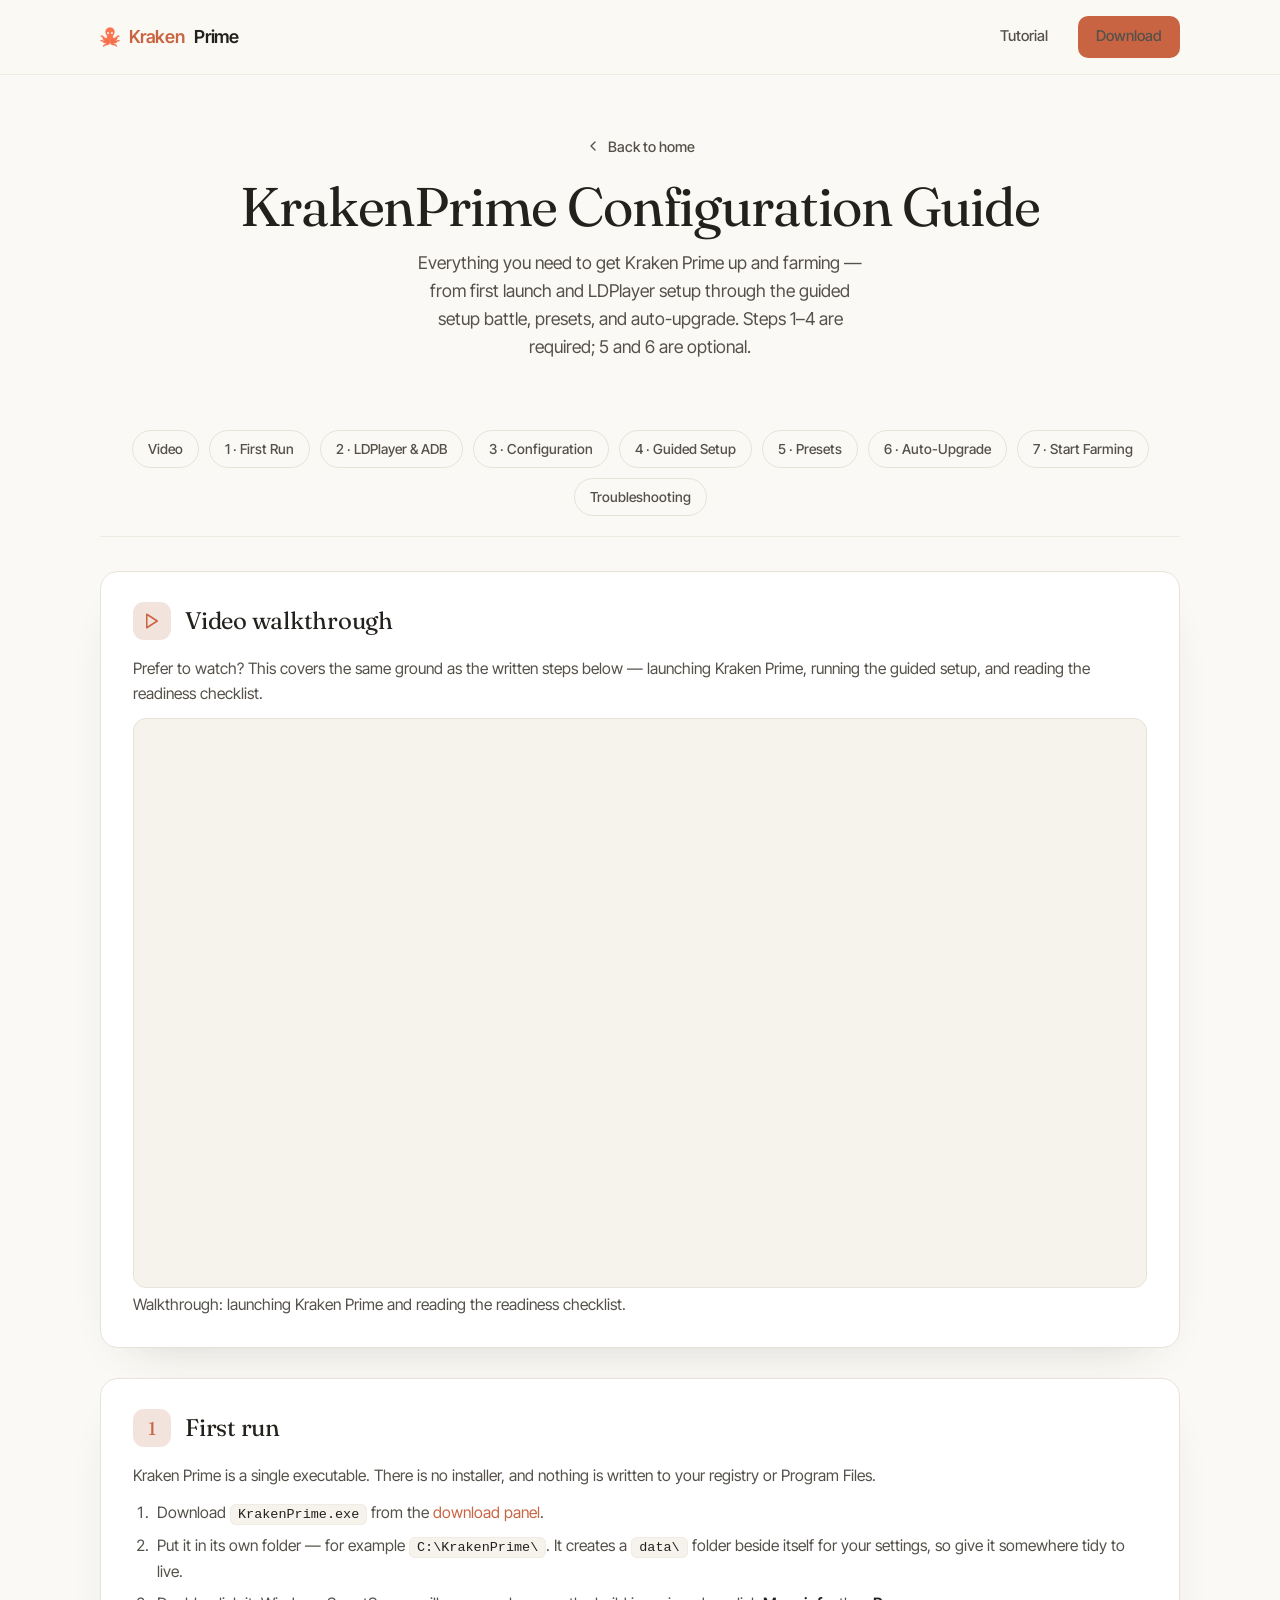
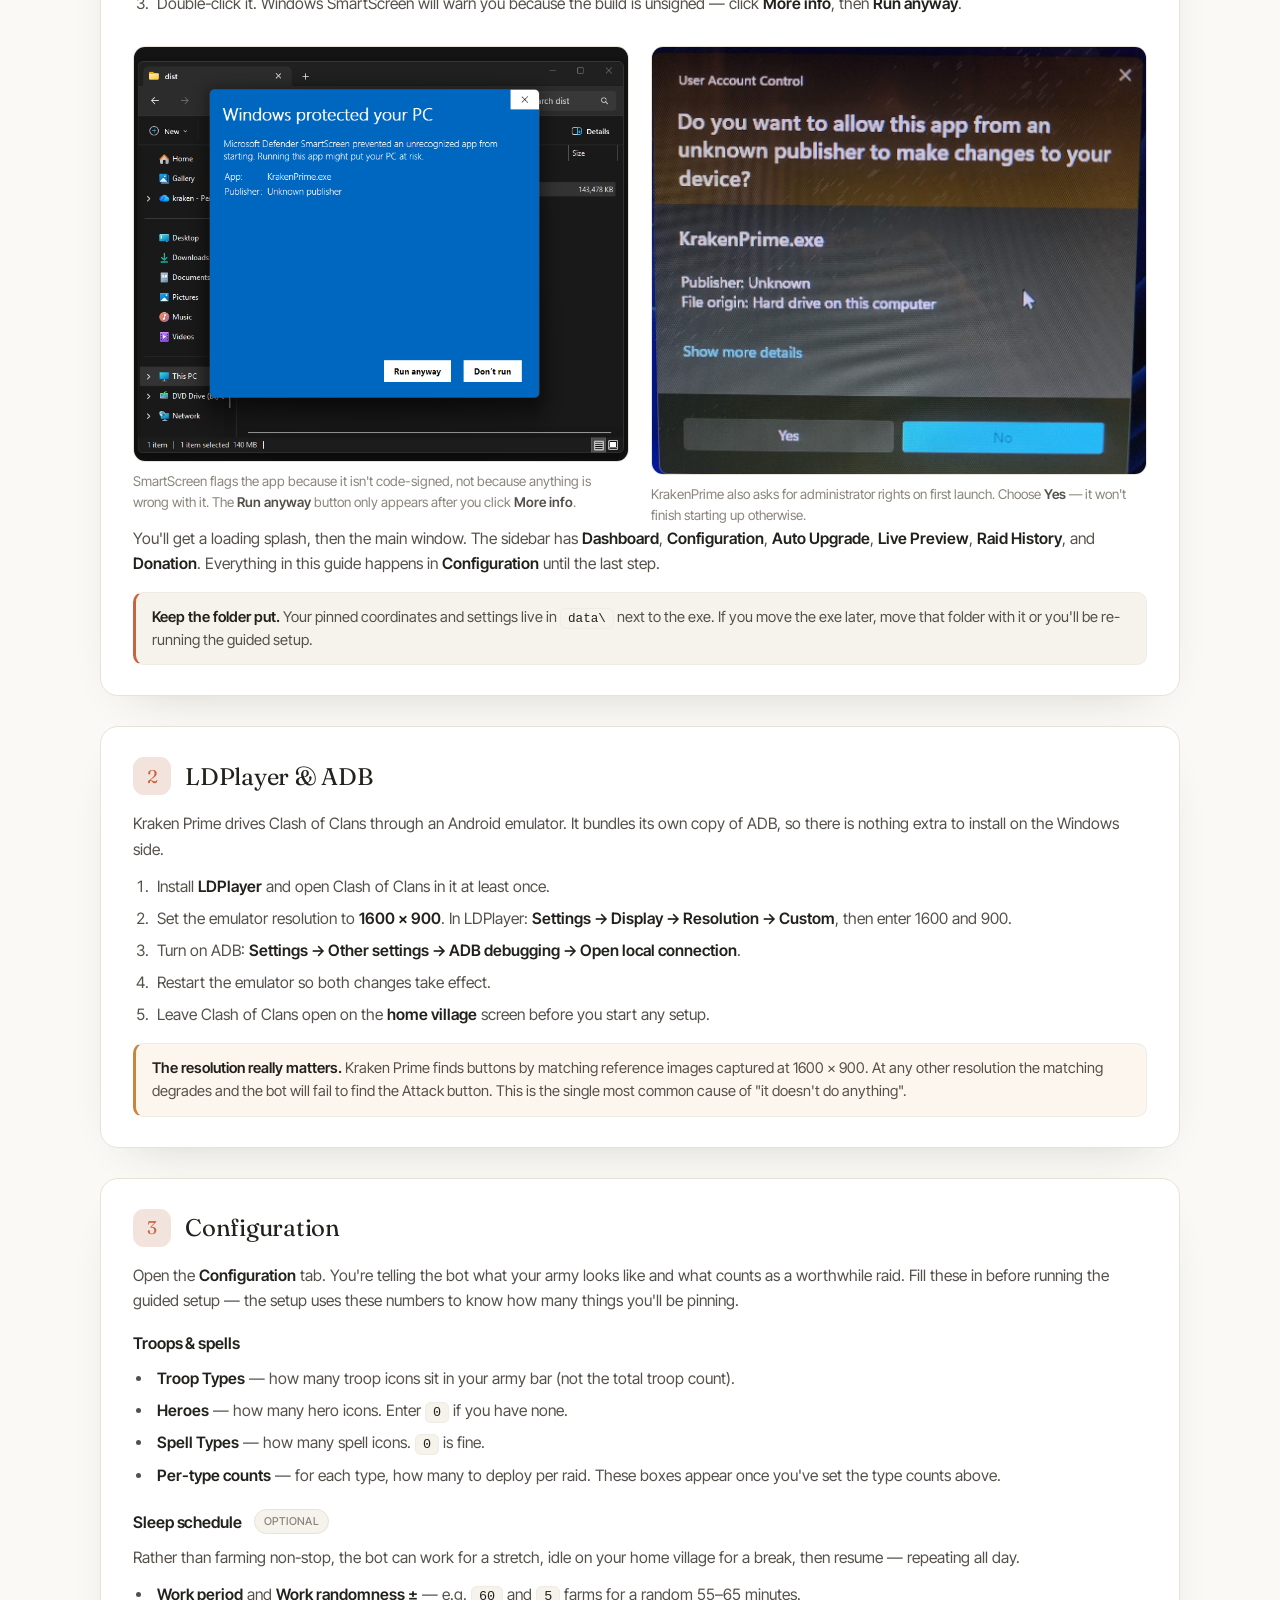
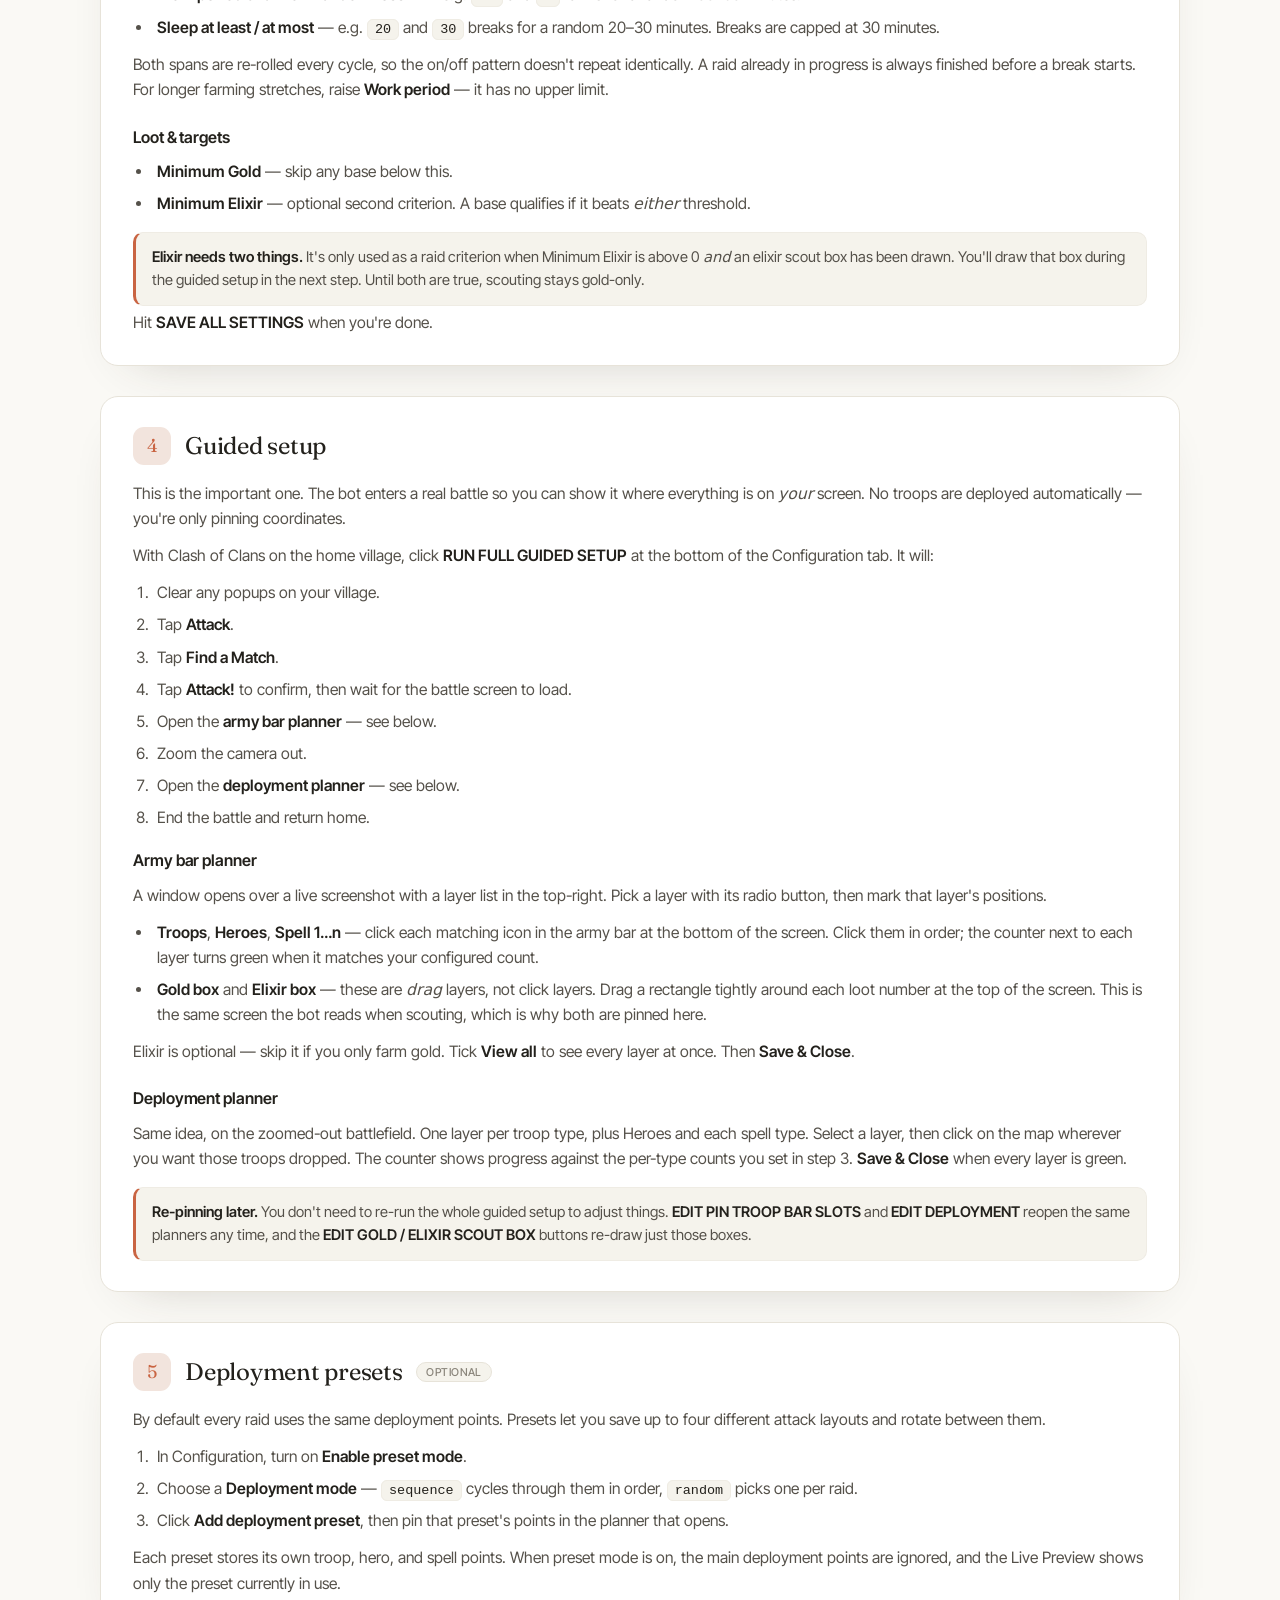
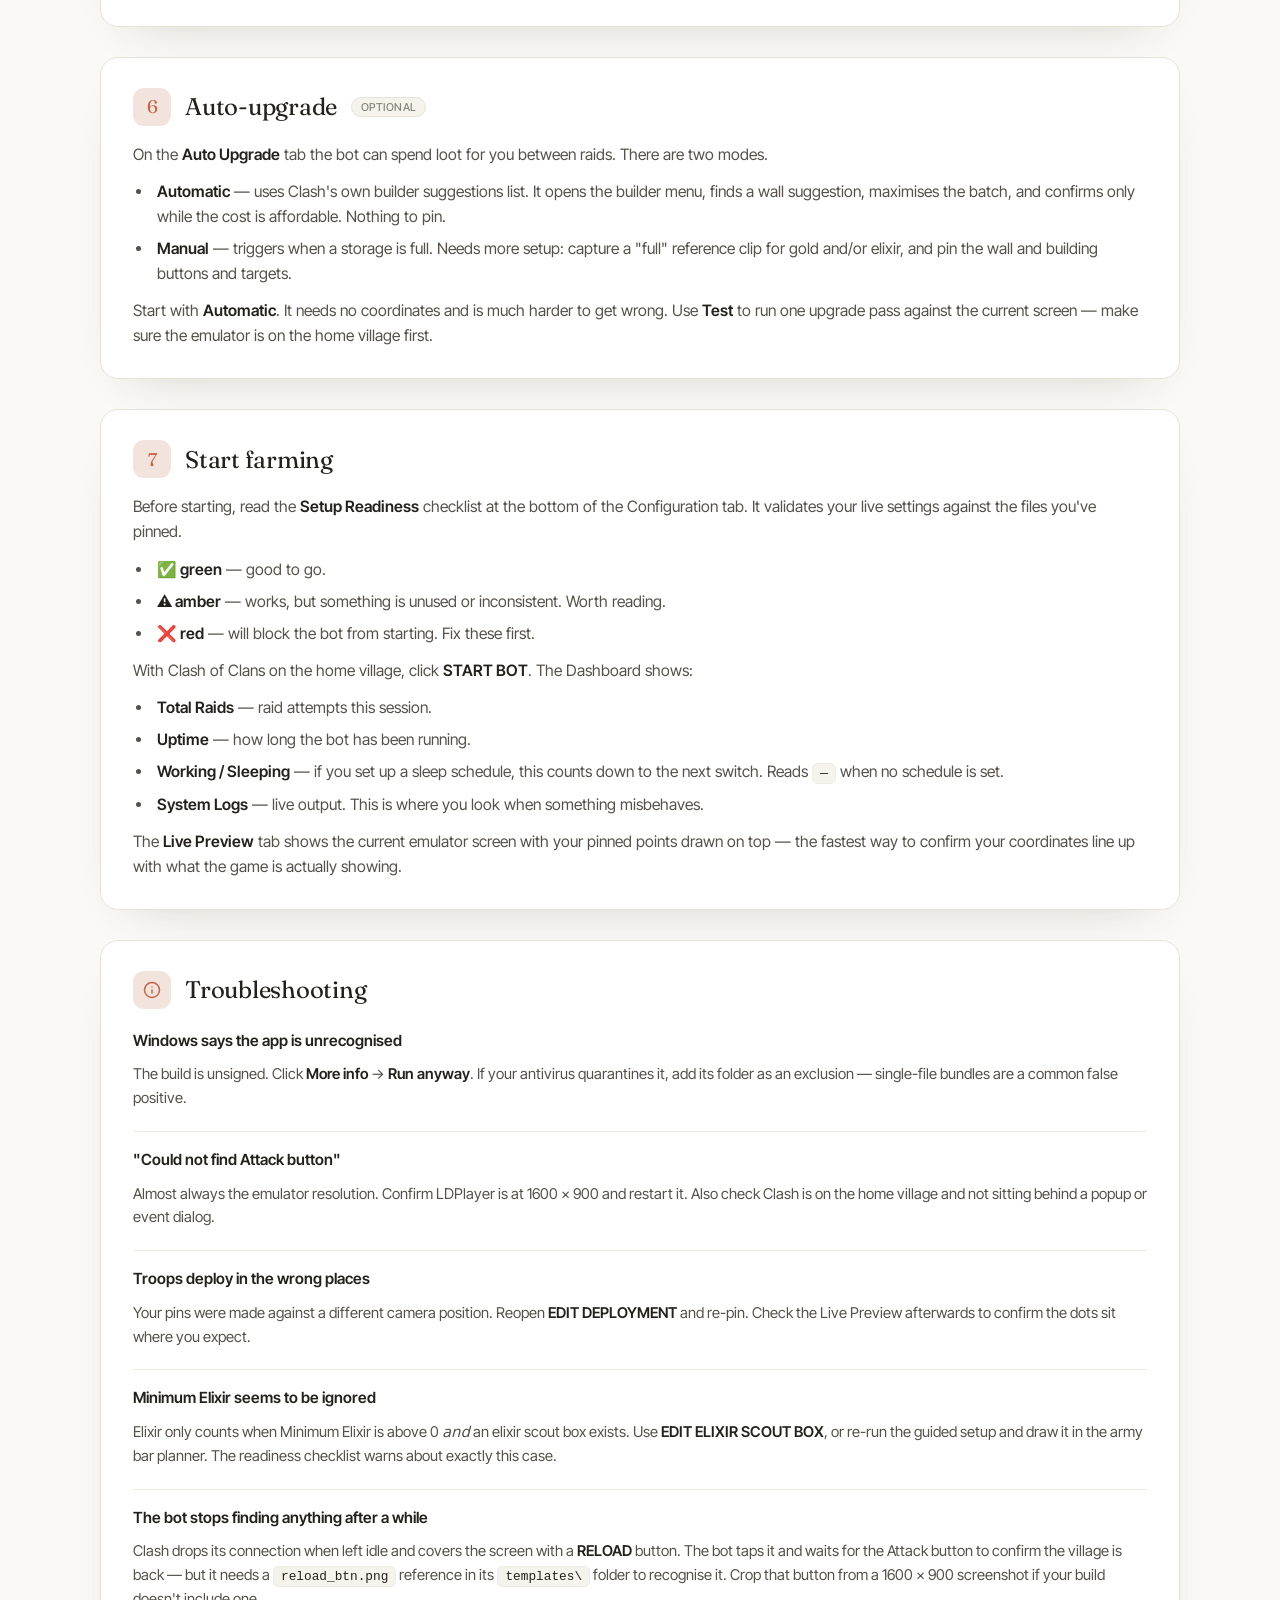
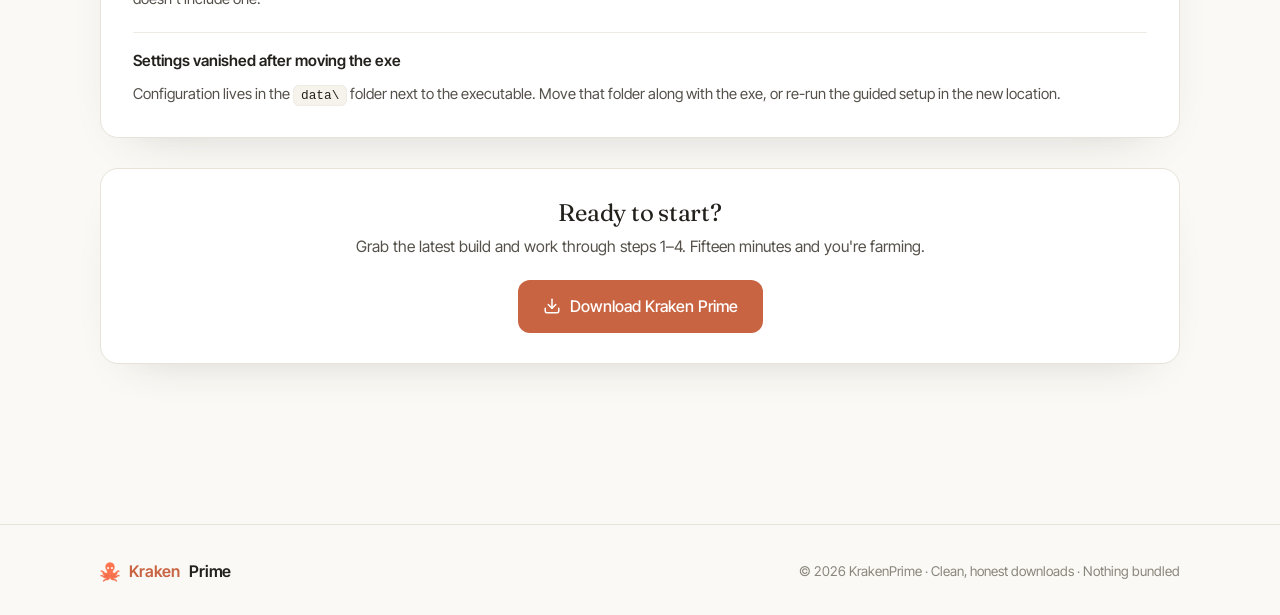
==== commit 08f76f45: "Add SmartScreen and UAC screenshots to the first-run tutorial step Both dialogs appear on first laun" ====
--- a/tutorial.html
+++ b/tutorial.html
@@ -93,6 +93,19 @@
           <li>Put it in its own folder &mdash; for example <code>C:\KrakenPrime\</code>. It creates a <code>data\</code> folder beside itself for your settings, so give it somewhere tidy to live.</li>
           <li>Double-click it. Windows SmartScreen will warn you because the build is unsigned &mdash; click <b>More info</b>, then <b>Run anyway</b>.</li>
         </ol>
+
+        <div class="shot-pair">
+          <figure class="shot">
+            <img src="assets/smart-screen.png" alt="Windows Defender SmartScreen dialog reading &quot;Windows protected your PC&quot;, showing App: KrakenPrime.exe and Publisher: Unknown publisher, with Run anyway and Don't run buttons." loading="lazy" />
+            <figcaption>SmartScreen flags the app because it isn't code-signed, not because anything is wrong with it. The <b>Run anyway</b> button only appears after you click <b>More info</b>.</figcaption>
+          </figure>
+
+          <figure class="shot">
+            <img src="assets/uac-prompt.jpg" alt="Windows User Account Control prompt asking whether to allow KrakenPrime.exe from an unknown publisher to make changes to your device, with Yes and No buttons." loading="lazy" />
+            <figcaption>KrakenPrime also asks for administrator rights on first launch. Choose <b>Yes</b> &mdash; it won't finish starting up otherwise.</figcaption>
+          </figure>
+        </div>
+
         <p>You'll get a loading splash, then the main window. The sidebar has <b>Dashboard</b>, <b>Configuration</b>, <b>Auto Upgrade</b>, <b>Live Preview</b>, <b>Raid History</b>, and <b>Donation</b>. Everything in this guide happens in <b>Configuration</b> until the last step.</p>
         <div class="note">
           <b>Keep the folder put.</b> Your pinned coordinates and settings live in <code>data\</code> next to the exe. If you move the exe later, move that folder with it or you'll be re-running the guided setup.
--- a/styles.css
+++ b/styles.css
@@ -273,6 +273,24 @@
 }
 .step-cta p { margin-bottom: 20px; }
 
+/* Screenshot figure inside a step */
+.shot { margin: 18px 0 4px; }
+.shot img {
+  display: block; width: 100%; height: auto;
+  border: 1px solid var(--line); border-radius: 12px;
+  background: var(--raise);
+}
+.shot figcaption {
+  font-size: .84rem; color: var(--ink-faint); line-height: 1.55;
+  margin-top: 9px;
+}
+.shot figcaption b { color: var(--ink-soft); font-weight: 600; }
+/* Two side by side once there's room for it */
+@media (min-width: 800px) {
+  .shot-pair { display: grid; grid-template-columns: 1fr 1fr; gap: 22px; }
+  .shot-pair .shot { margin: 18px 0 0; }
+}
+
 /* Responsive 16:9 video frame */
 .video {
   position: relative; width: 100%; aspect-ratio: 16 / 9; margin: 6px 0 4px;
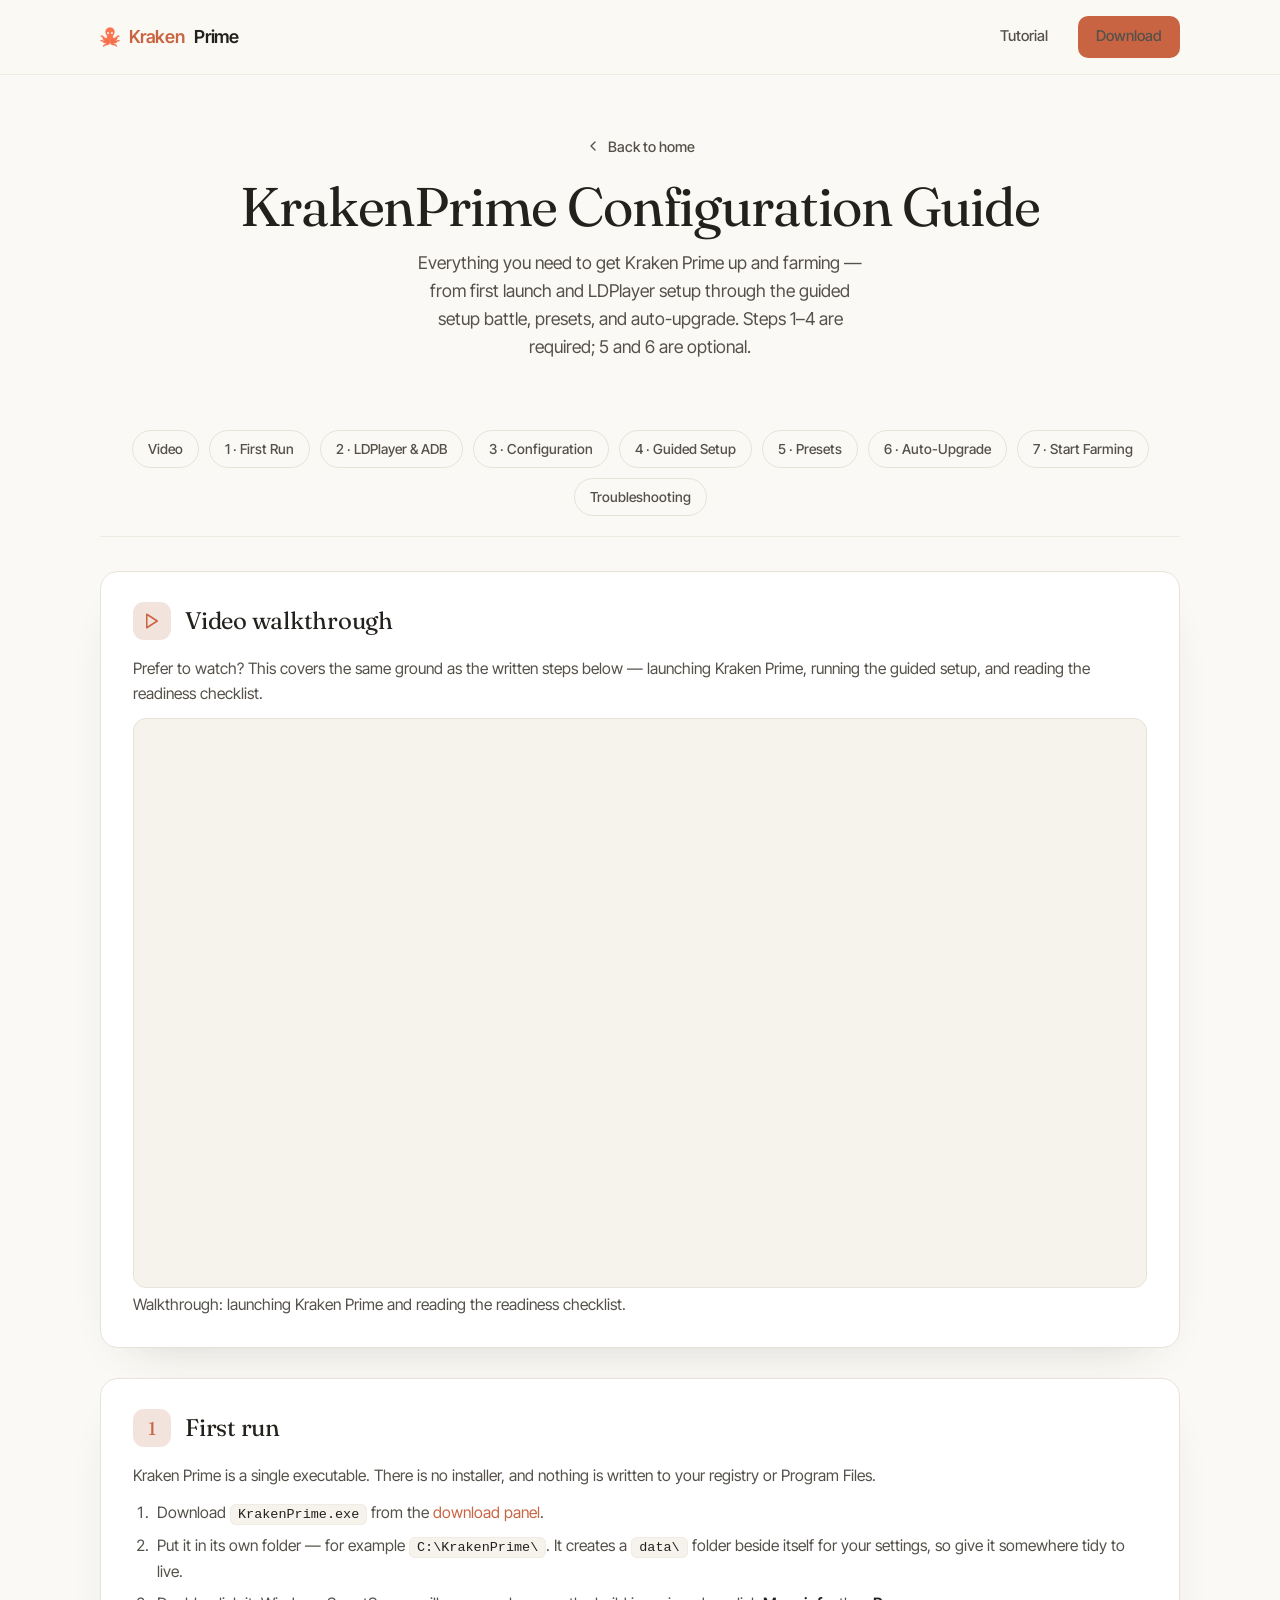
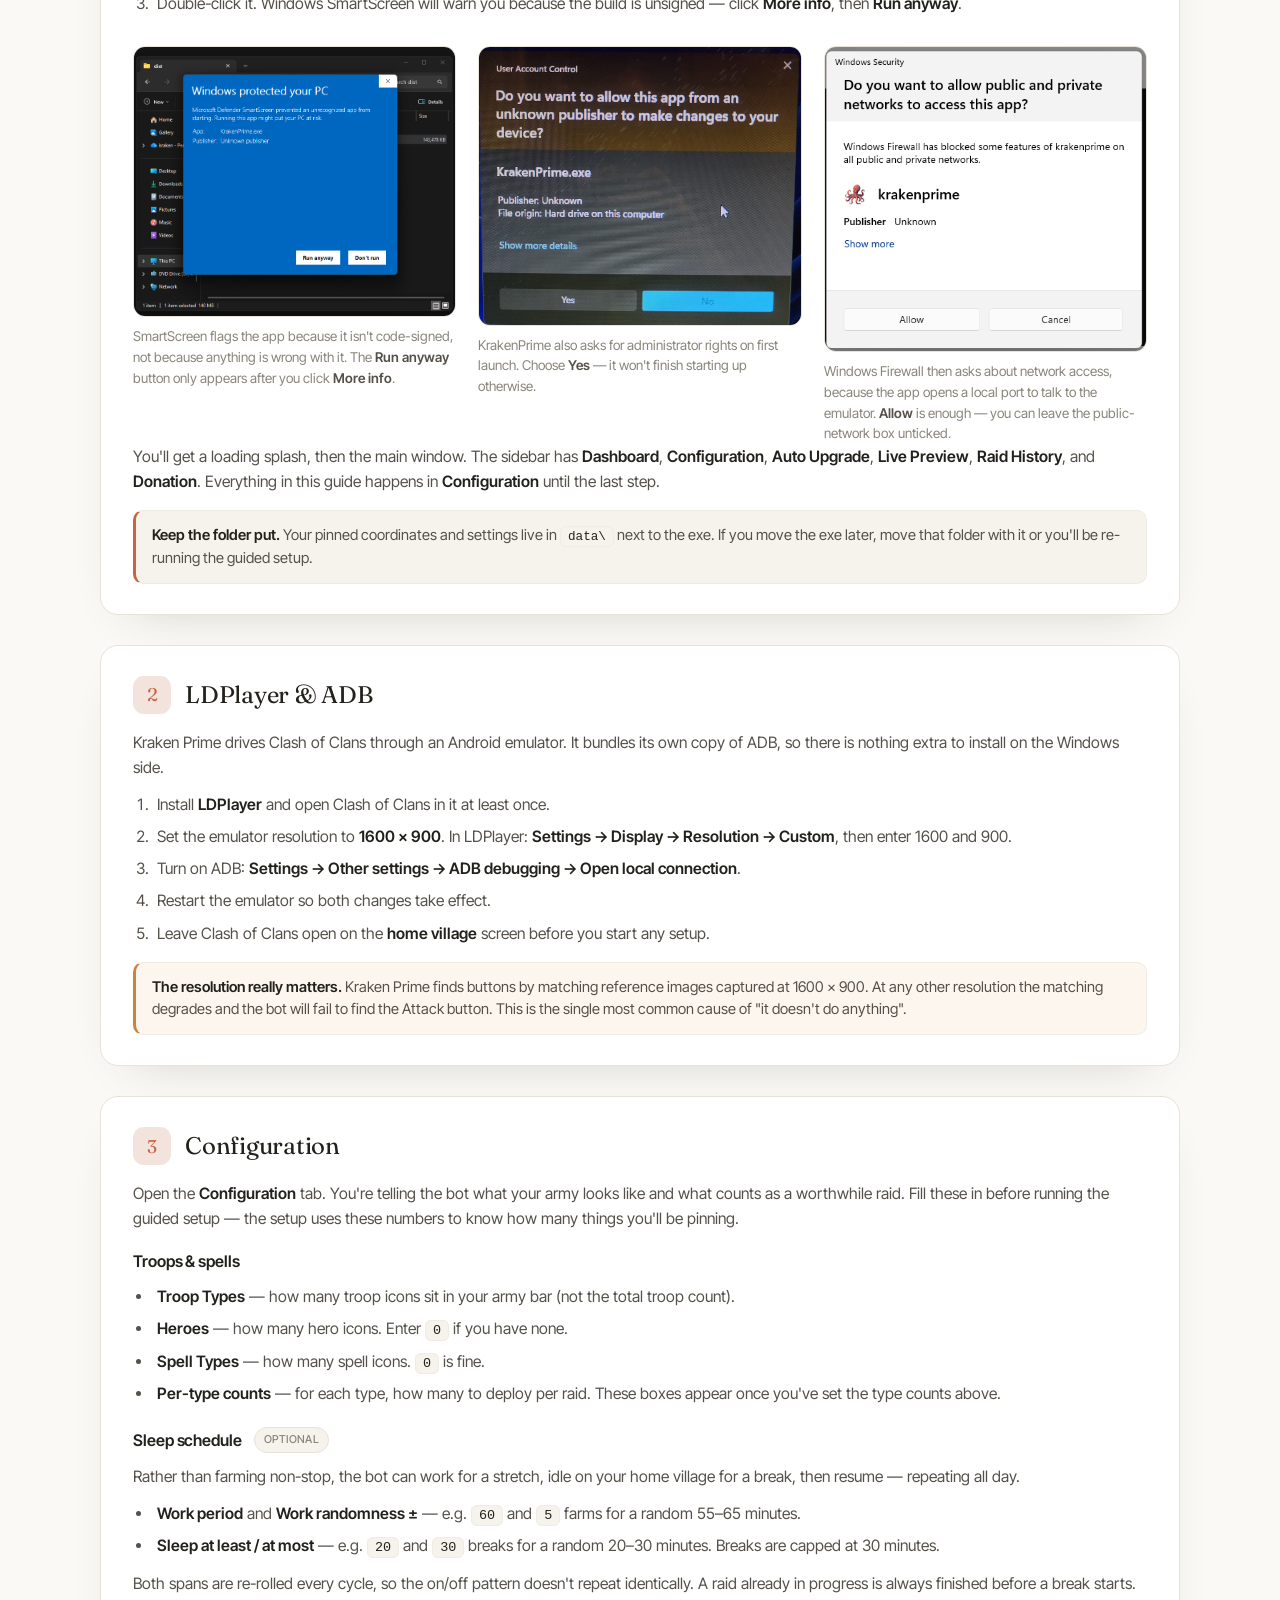
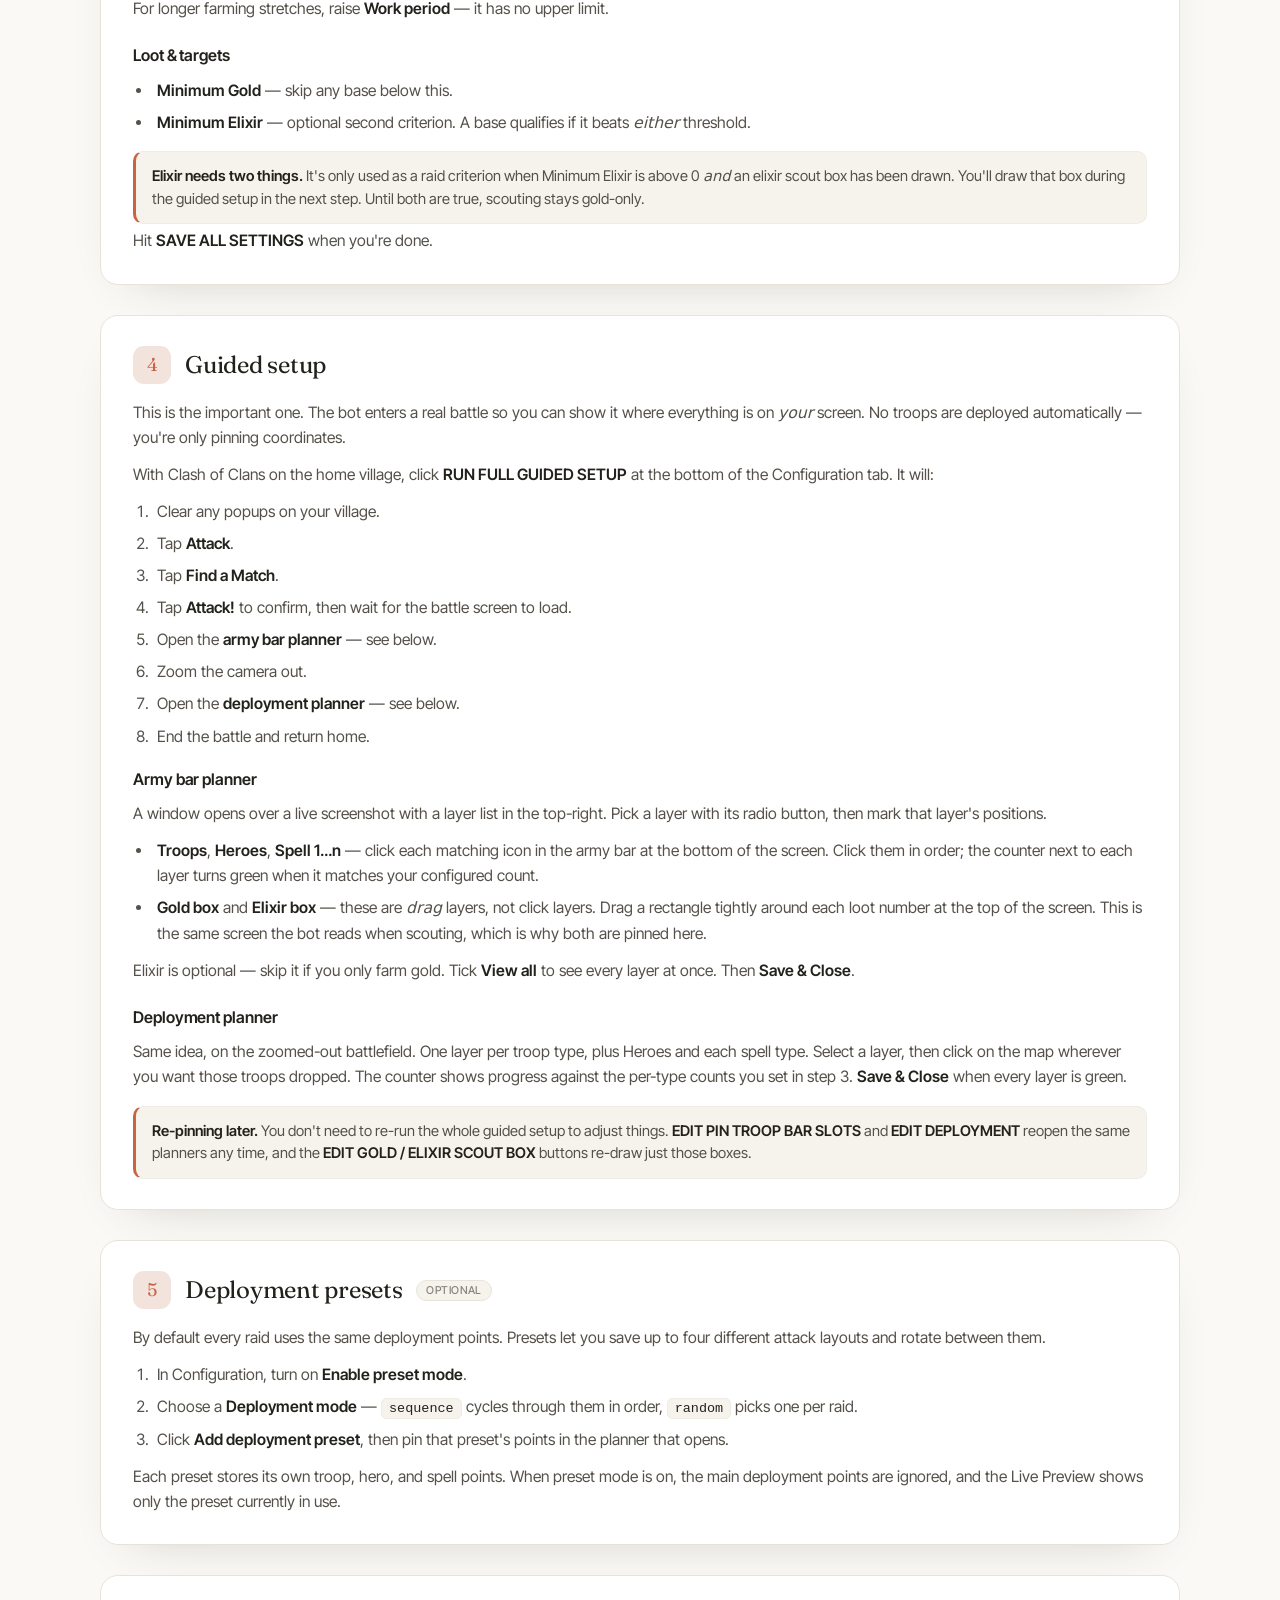
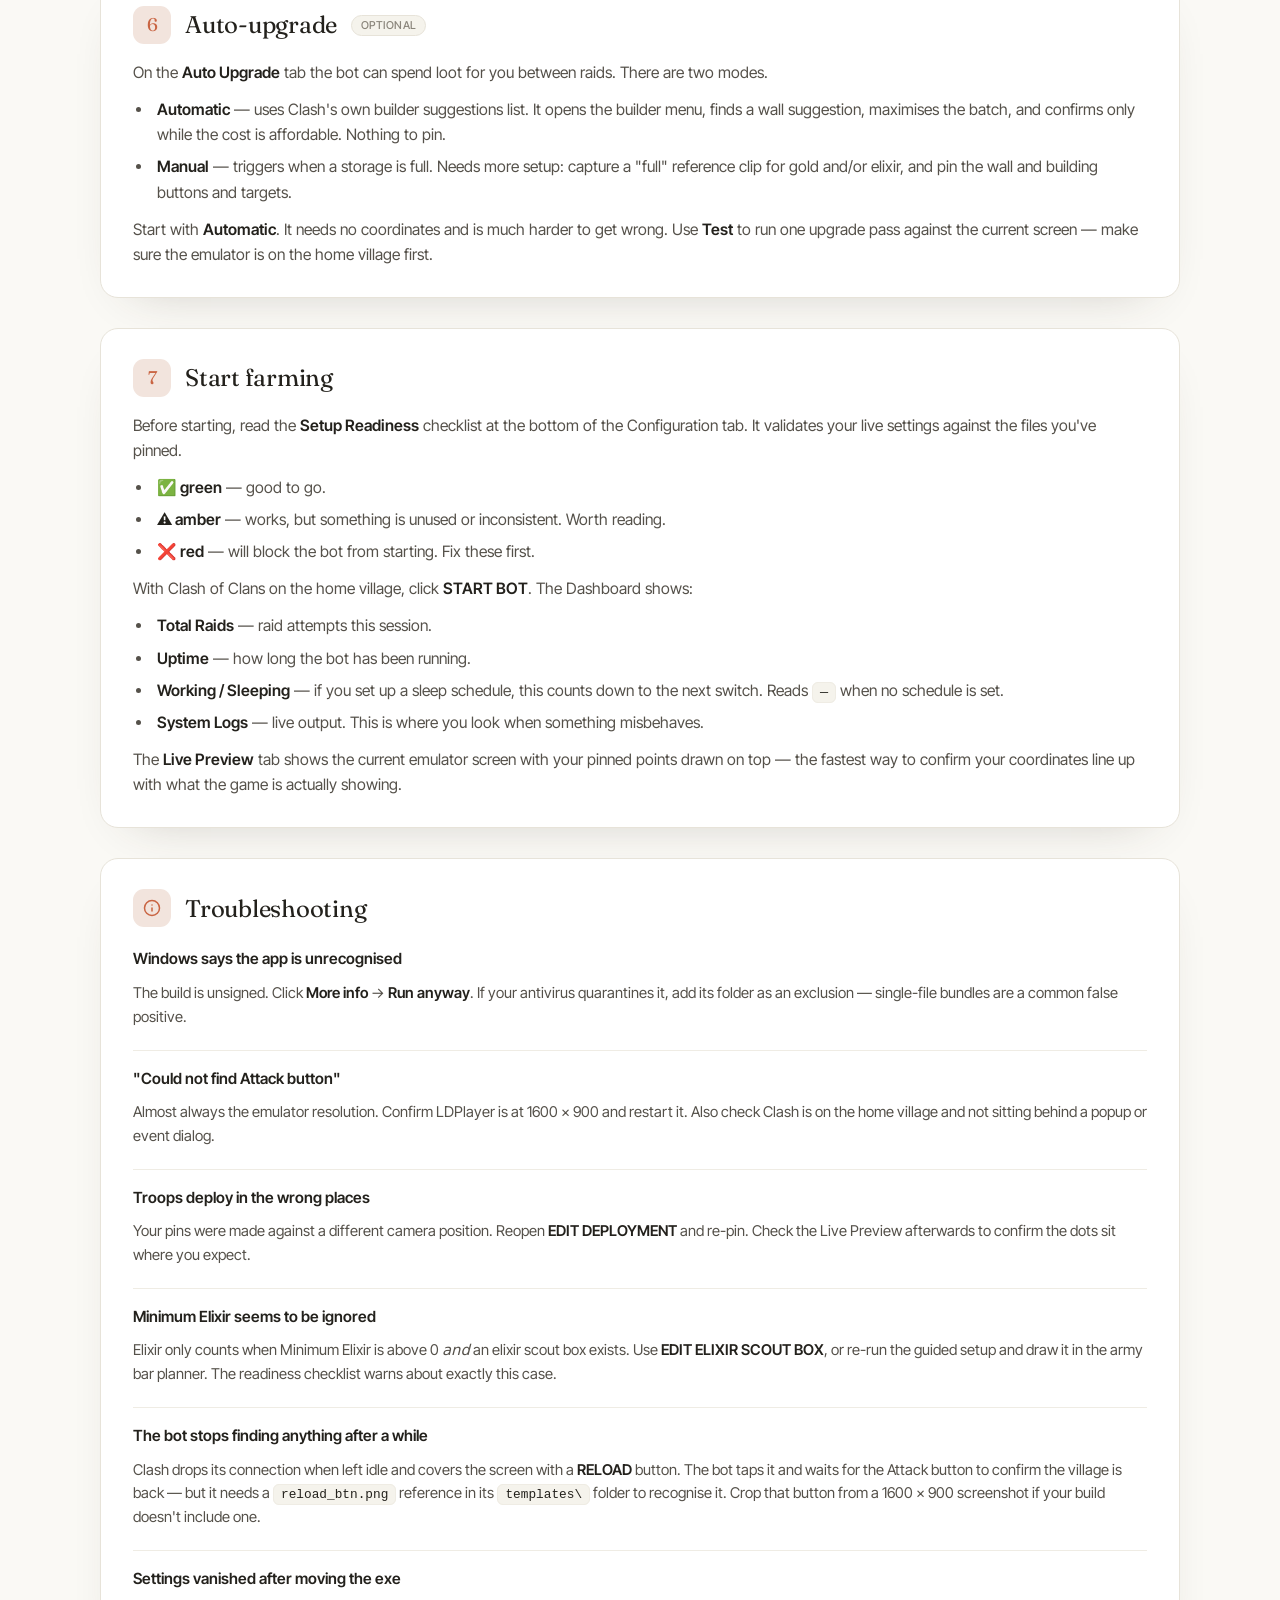
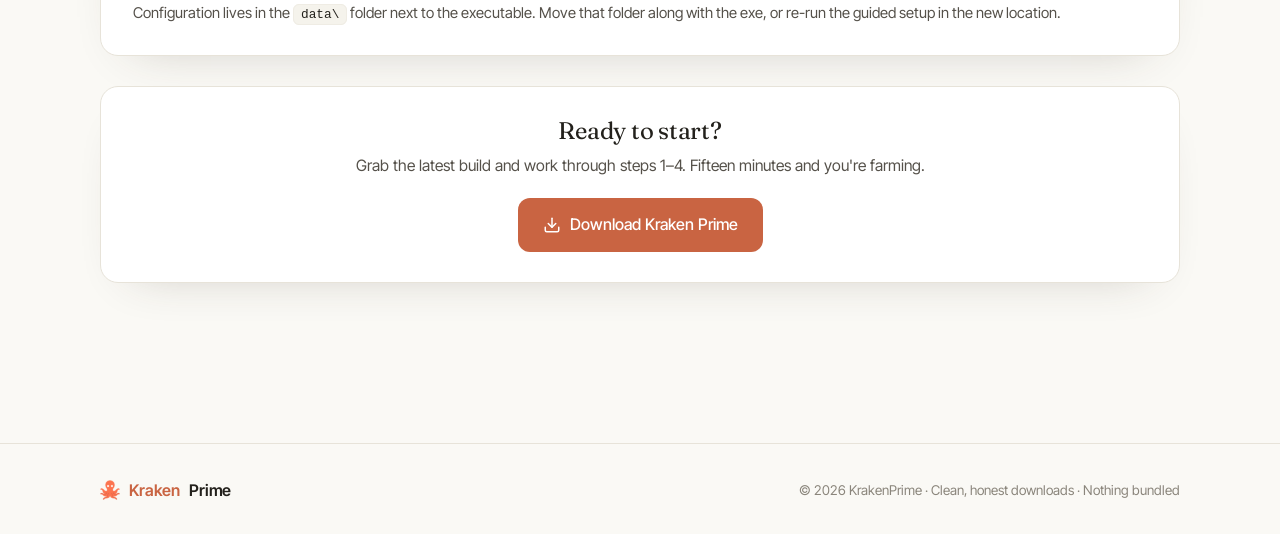
==== commit 0ed90f1f: "Add the Windows Firewall prompt to the first-run tutorial step Third dialog users hit on first launc" ====
--- a/tutorial.html
+++ b/tutorial.html
@@ -104,6 +104,11 @@
             <img src="assets/uac-prompt.jpg" alt="Windows User Account Control prompt asking whether to allow KrakenPrime.exe from an unknown publisher to make changes to your device, with Yes and No buttons." loading="lazy" />
             <figcaption>KrakenPrime also asks for administrator rights on first launch. Choose <b>Yes</b> &mdash; it won't finish starting up otherwise.</figcaption>
           </figure>
+
+          <figure class="shot">
+            <img src="assets/UAC2.png" alt="Windows Security firewall dialog asking whether to allow public and private networks to access krakenprime, with Allow and Cancel buttons." loading="lazy" />
+            <figcaption>Windows Firewall then asks about network access, because the app opens a local port to talk to the emulator. <b>Allow</b> is enough &mdash; you can leave the public-network box unticked.</figcaption>
+          </figure>
         </div>
 
         <p>You'll get a loading splash, then the main window. The sidebar has <b>Dashboard</b>, <b>Configuration</b>, <b>Auto Upgrade</b>, <b>Live Preview</b>, <b>Raid History</b>, and <b>Donation</b>. Everything in this guide happens in <b>Configuration</b> until the last step.</p>
--- a/styles.css
+++ b/styles.css
@@ -285,11 +285,14 @@
   margin-top: 9px;
 }
 .shot figcaption b { color: var(--ink-soft); font-weight: 600; }
-/* Two side by side once there's room for it */
-@media (min-width: 800px) {
-  .shot-pair { display: grid; grid-template-columns: 1fr 1fr; gap: 22px; }
-  .shot-pair .shot { margin: 18px 0 0; }
-}
+/* Lay screenshots out side by side once there's room — auto-fits 2 or 3 up,
+   then drops to a single column on narrow screens. */
+.shot-pair {
+  display: grid; gap: 22px;
+  grid-template-columns: repeat(auto-fit, minmax(255px, 1fr));
+  align-items: start;
+}
+.shot-pair .shot { margin: 18px 0 0; }
 
 /* Responsive 16:9 video frame */
 .video {
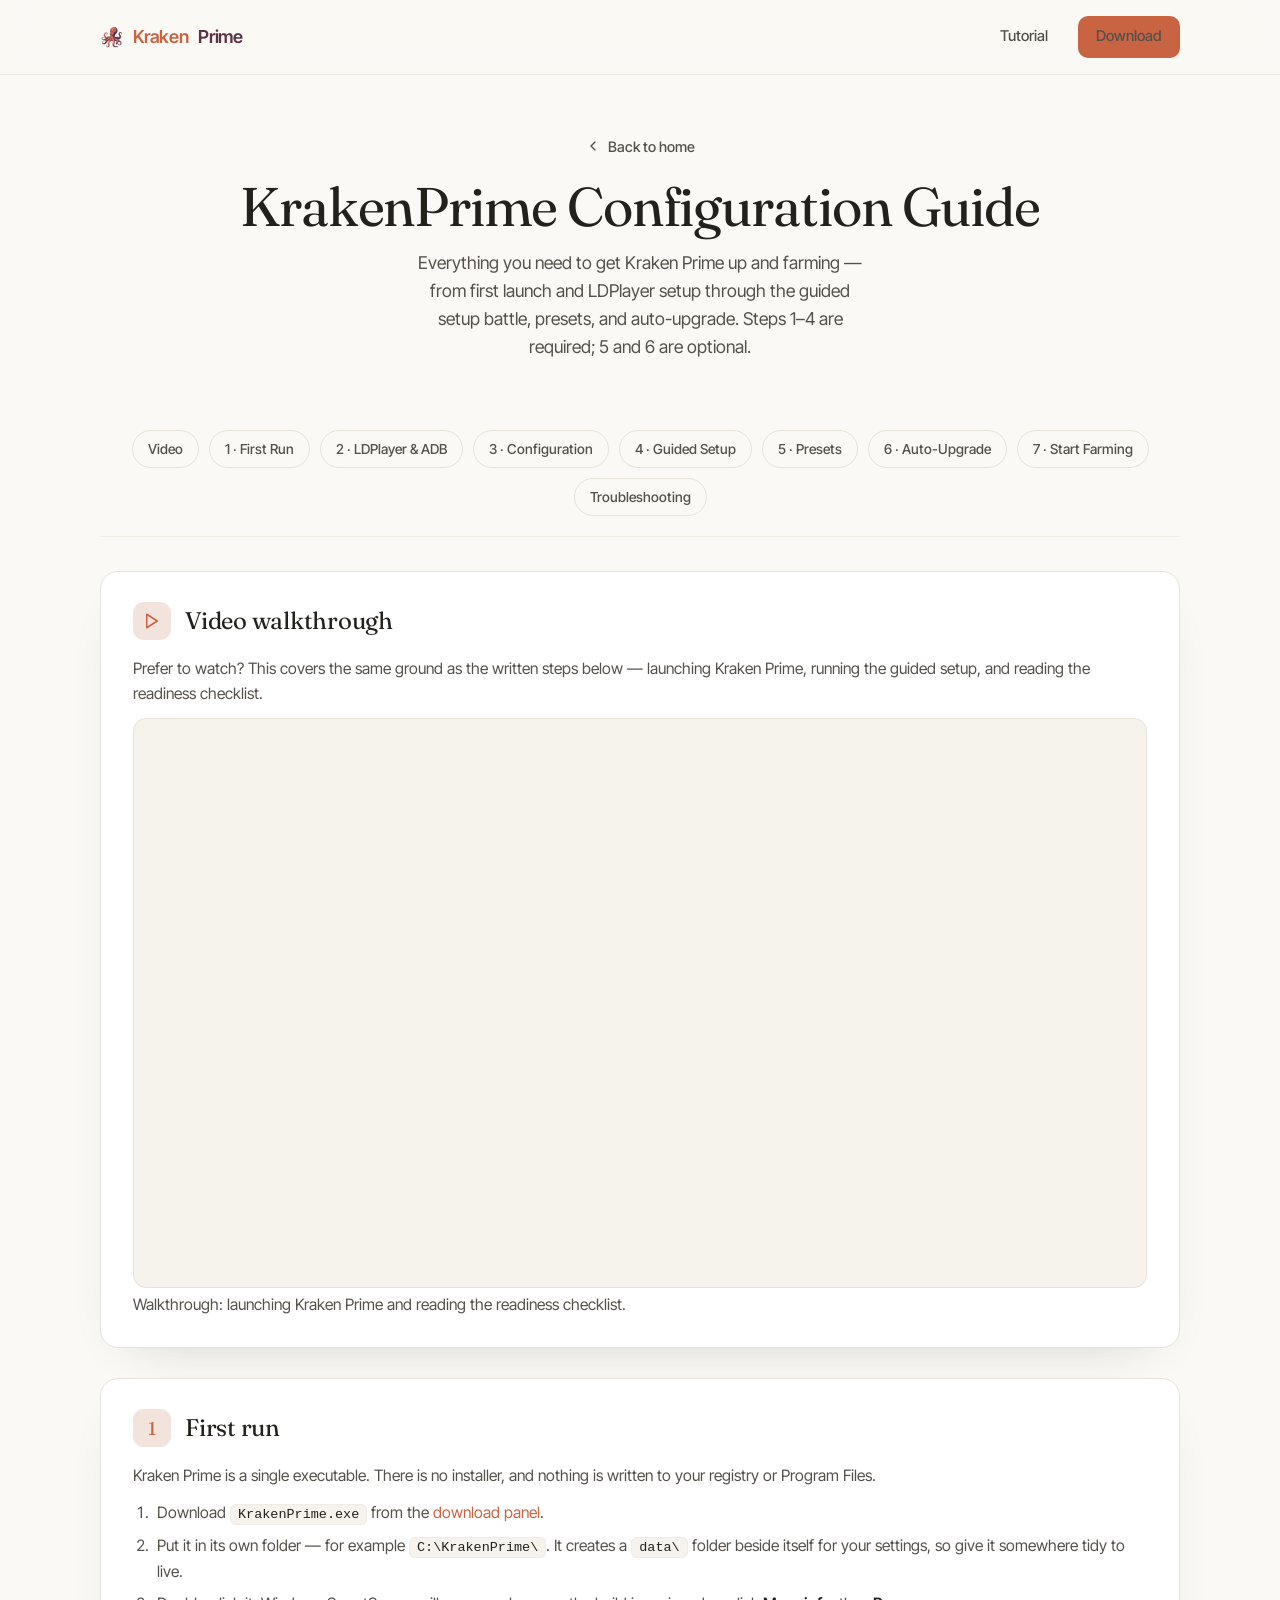
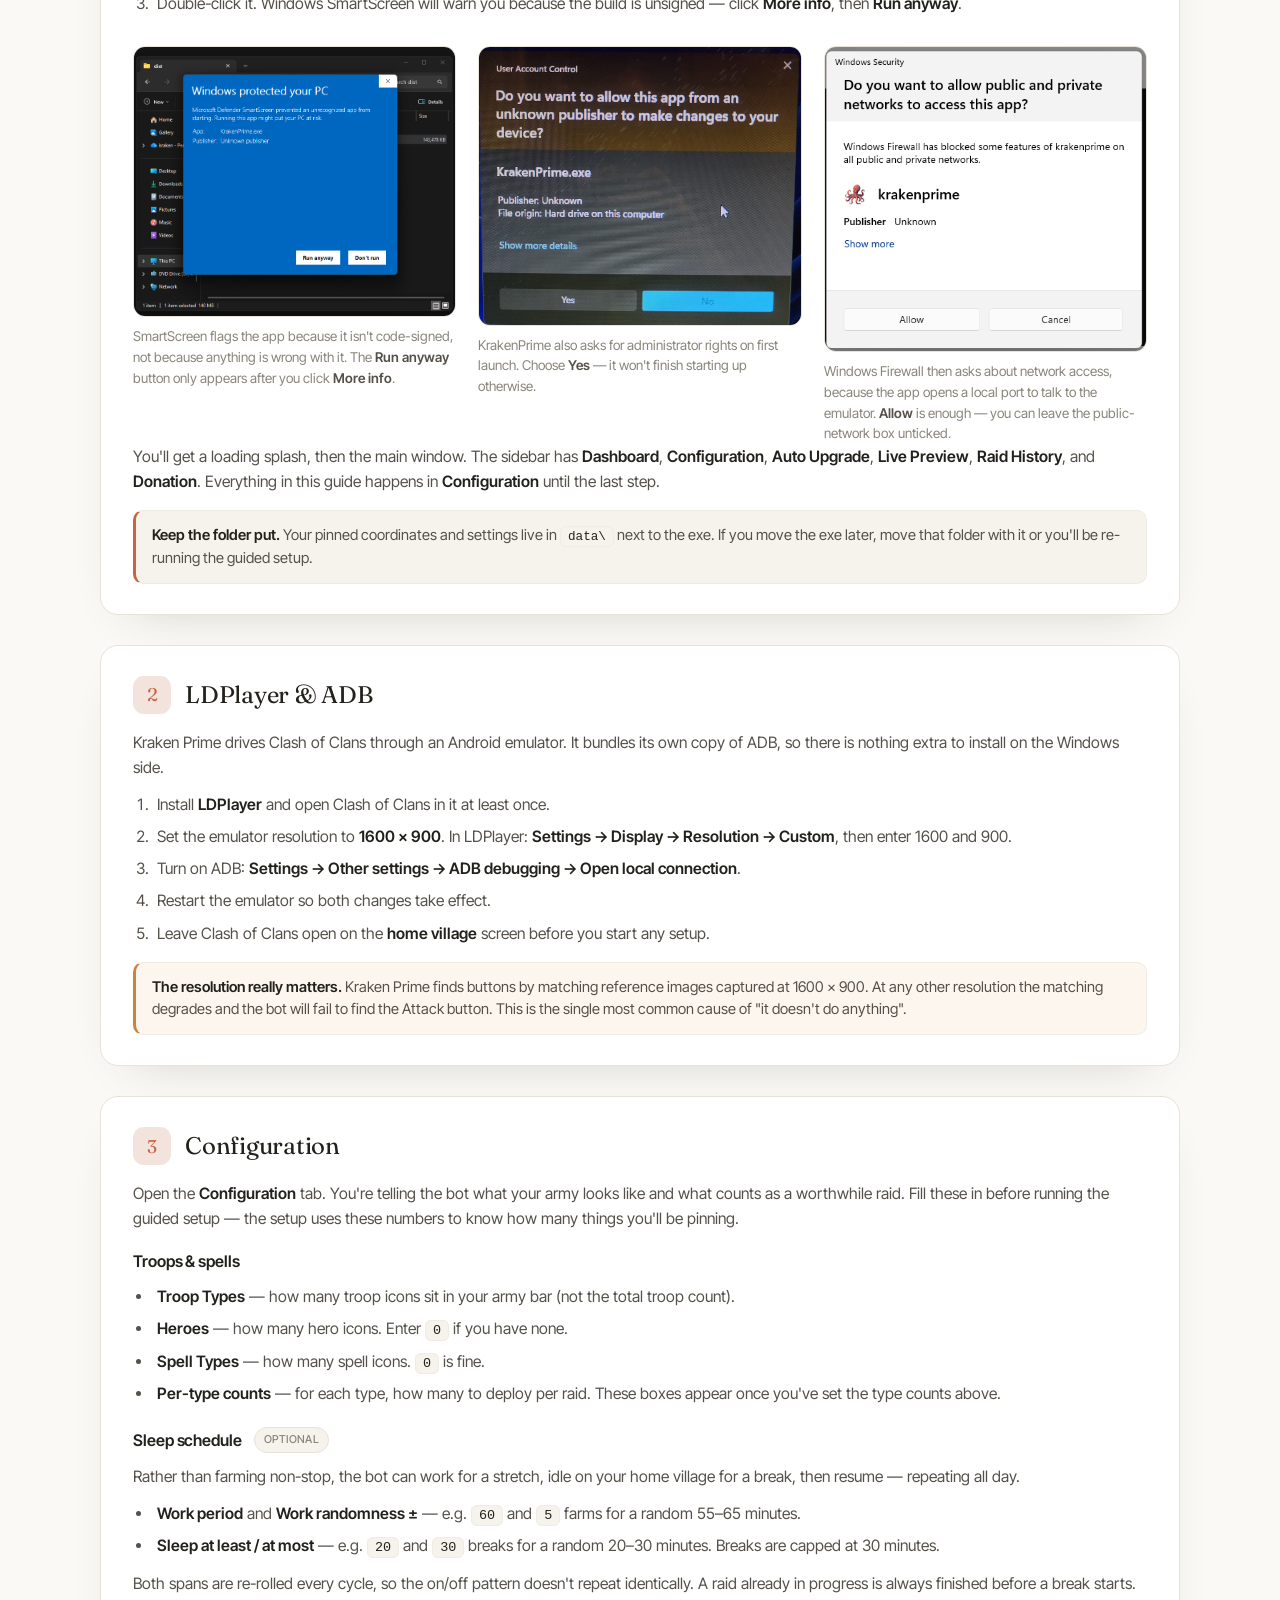
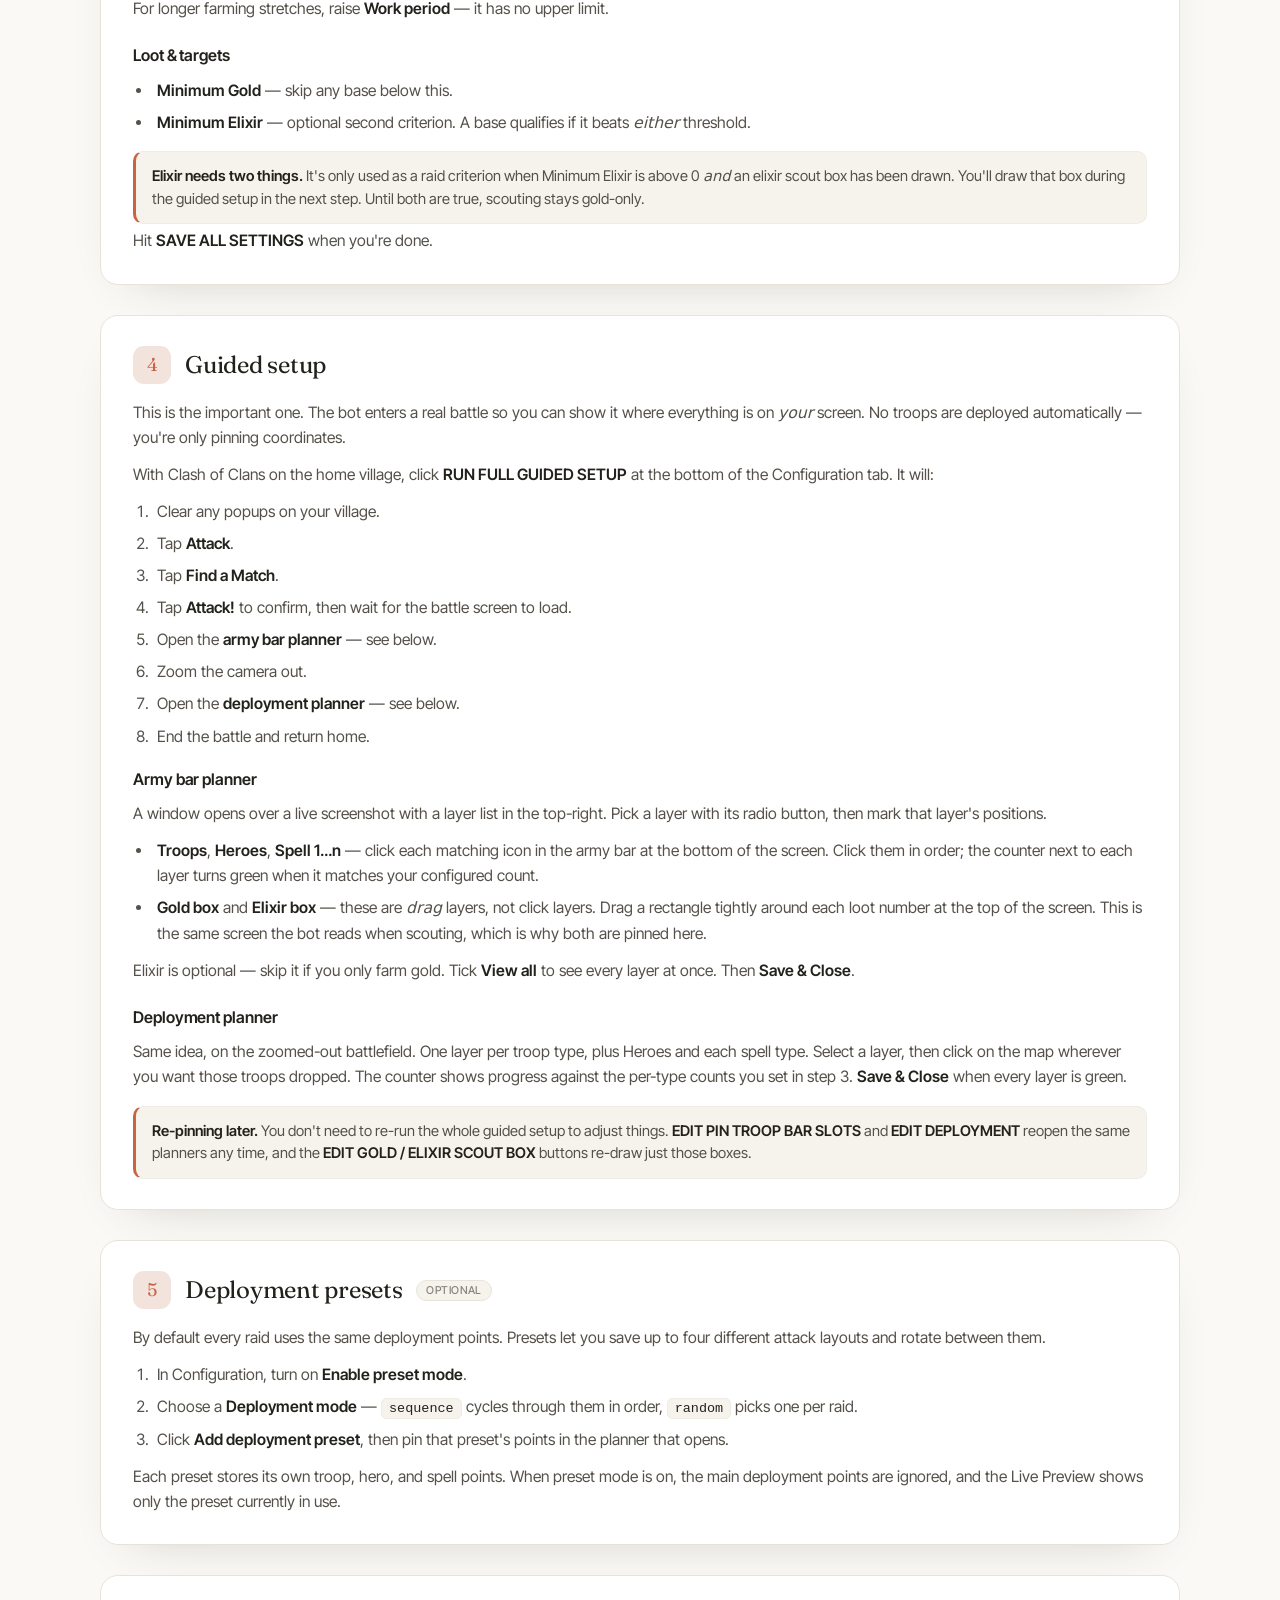
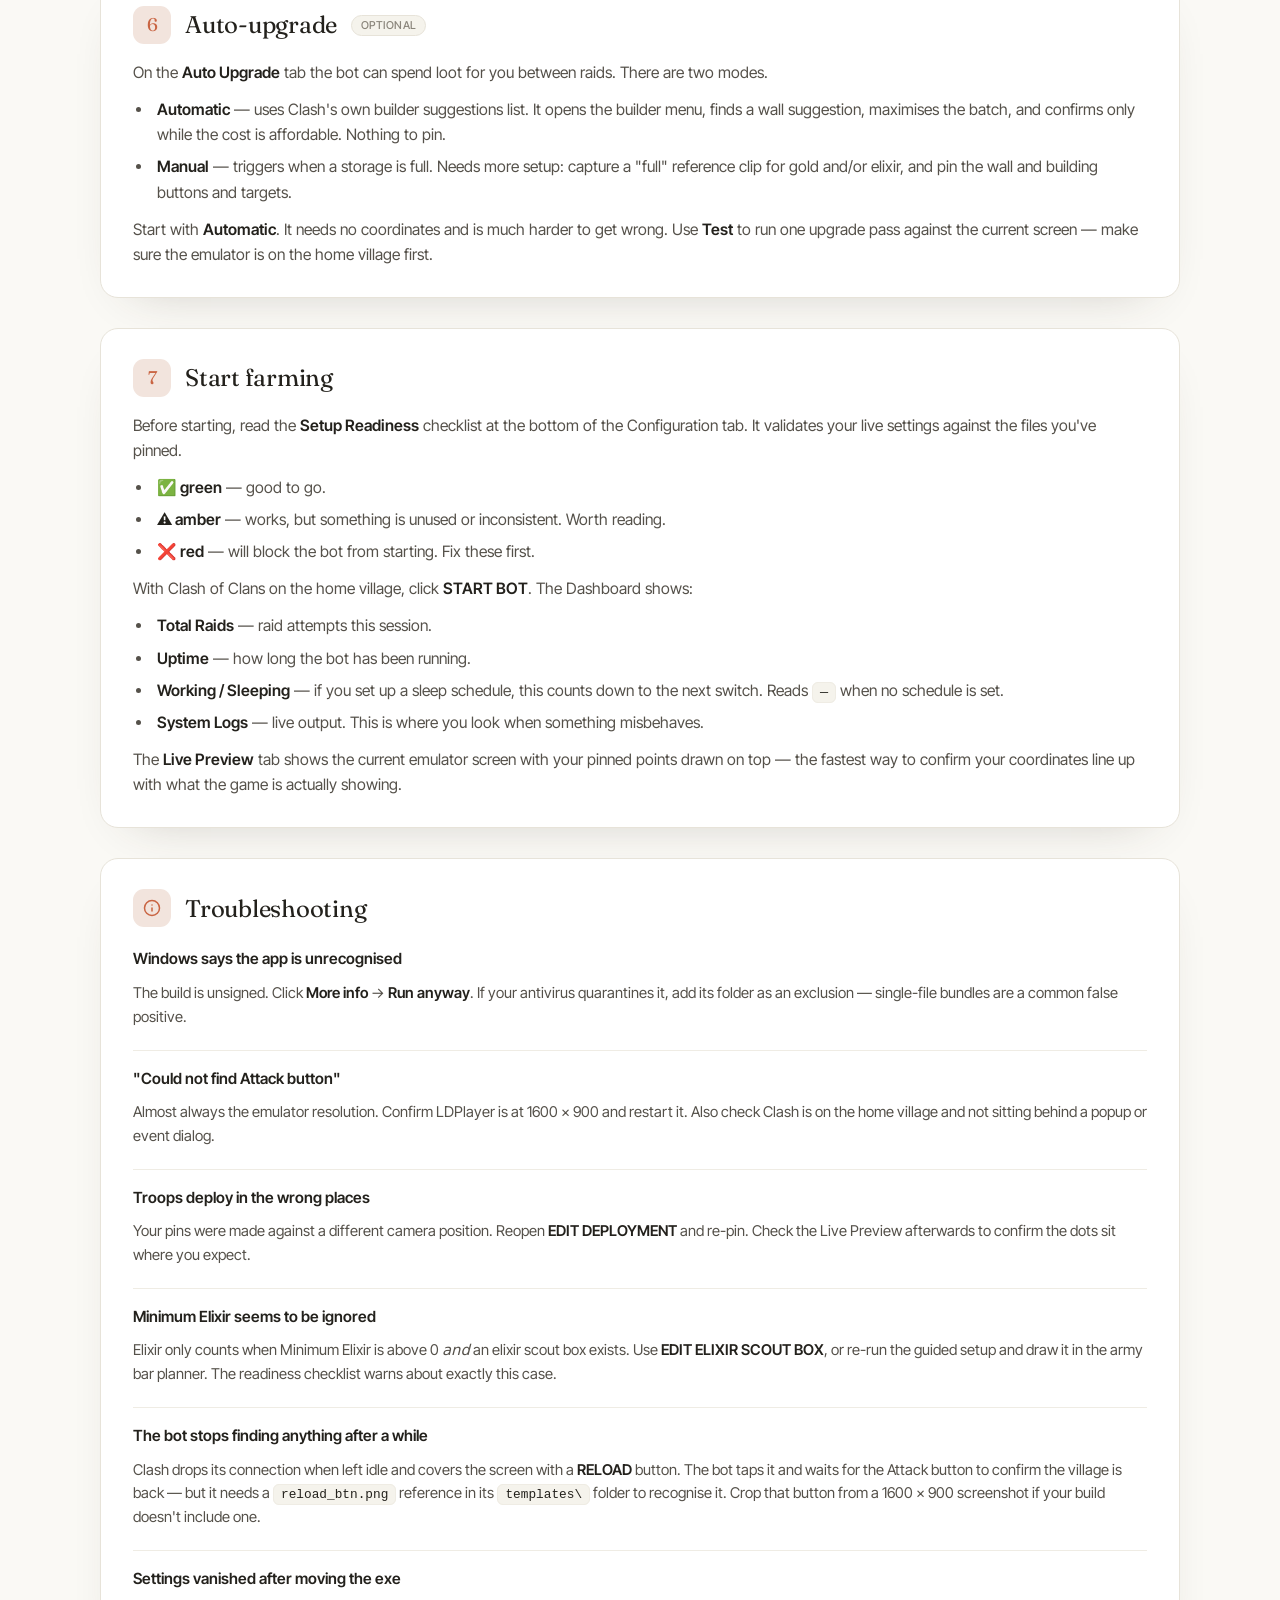
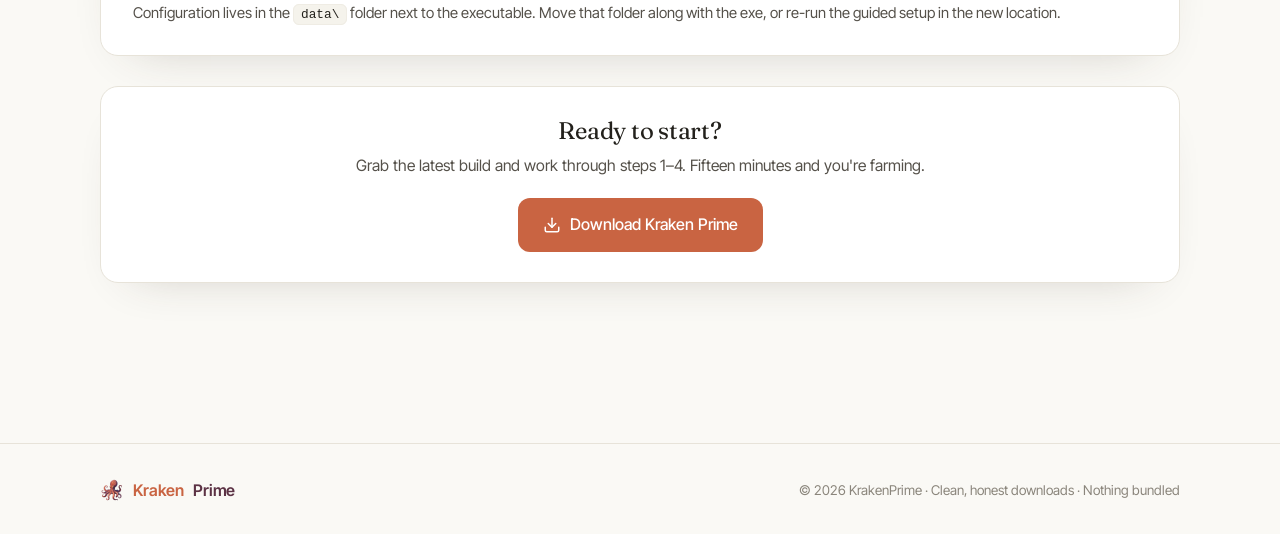
==== commit 71c018ca: "Add a "How it works" section and switch to the octopus logo New section on the home page explaining " ====
--- a/tutorial.html
+++ b/tutorial.html
@@ -18,7 +18,7 @@
   <nav>
     <div class="wrap nav-inner">
       <a href="index.html" class="brand">
-        <img class="mark" src="assets/icon.ico" alt="KrakenPrime logo" />
+        <img class="mark" src="assets/logo.png" alt="KrakenPrime logo" />
         <span>Kraken</span><b>Prime</b>
       </a>
       <div class="nav-links">
@@ -303,7 +303,7 @@
   <footer style="margin-top: 70px;">
     <div class="wrap foot-inner">
       <a href="index.html" class="brand">
-        <img class="mark" src="assets/icon.ico" alt="KrakenPrime logo" />
+        <img class="mark" src="assets/logo.png" alt="KrakenPrime logo" />
         <span>Kraken</span><b>Prime</b>
       </a>
       <p>© 2026 KrakenPrime · Clean, honest downloads · Nothing bundled</p>
--- a/styles.css
+++ b/styles.css
@@ -5,8 +5,9 @@
   --ink:       #23211c;
   --ink-soft:  #55514a;
   --ink-faint: #8a857b;
-  --accent:    #c96442;   /* clay / coral */
+  --accent:    #c96442;   /* clay / coral — matches the logo body (#c06050) */
   --accent-soft:#f2e4dd;
+  --logo-shade: #5c3345;  /* deep plum from the logo's shading (#503050) */
   --line:      #e7e3d9;
   --line-soft: #efece4;
 
@@ -38,9 +39,10 @@
 }
 .nav-inner { display: flex; align-items: center; justify-content: space-between; padding: 16px 0; }
 .brand { display: flex; align-items: center; gap: 9px; font-weight: 600; font-size: 1.12rem; letter-spacing: -0.01em; }
-.brand .mark { width: 20px; height: 20px; object-fit: contain; }
-.brand b { font-weight: 600; }
+.brand .mark { width: 24px; height: 24px; object-fit: contain; }
+/* Wordmark colours sampled from the logo: coral body + deep plum shading. */
 .brand span { color: var(--accent); }
+.brand b { font-weight: 600; color: var(--logo-shade); }
 .nav-links { display: flex; align-items: center; gap: 30px; }
 .nav-links a { color: var(--ink-soft); font-size: .93rem; font-weight: 500; transition: color .2s; }
 .nav-links a:hover { color: var(--ink); }
@@ -119,6 +121,18 @@
 }
 .dl-note svg { width: 17px; height: 17px; color: var(--accent); flex-shrink: 0; margin-top: 2px; }
 .dl-note b { color: var(--ink); font-weight: 600; }
+
+/* ---------- How it works (home) ---------- */
+.mech { border-top: 1px solid var(--line-soft); padding: 74px 0 80px; }
+.mech-fig { margin: 8px 0 0; }
+.mech-fig img {
+  display: block; width: 100%; height: auto; max-width: 780px;
+  margin-inline: auto;
+}
+.mech-note {
+  max-width: 60ch; margin: 26px auto 0; text-align: center;
+  font-size: .92rem; color: var(--ink-faint); line-height: 1.65;
+}
 
 /* ---------- Getting started (home) ---------- */
 .how { border-top: 1px solid var(--line-soft); padding: 74px 0 90px; }
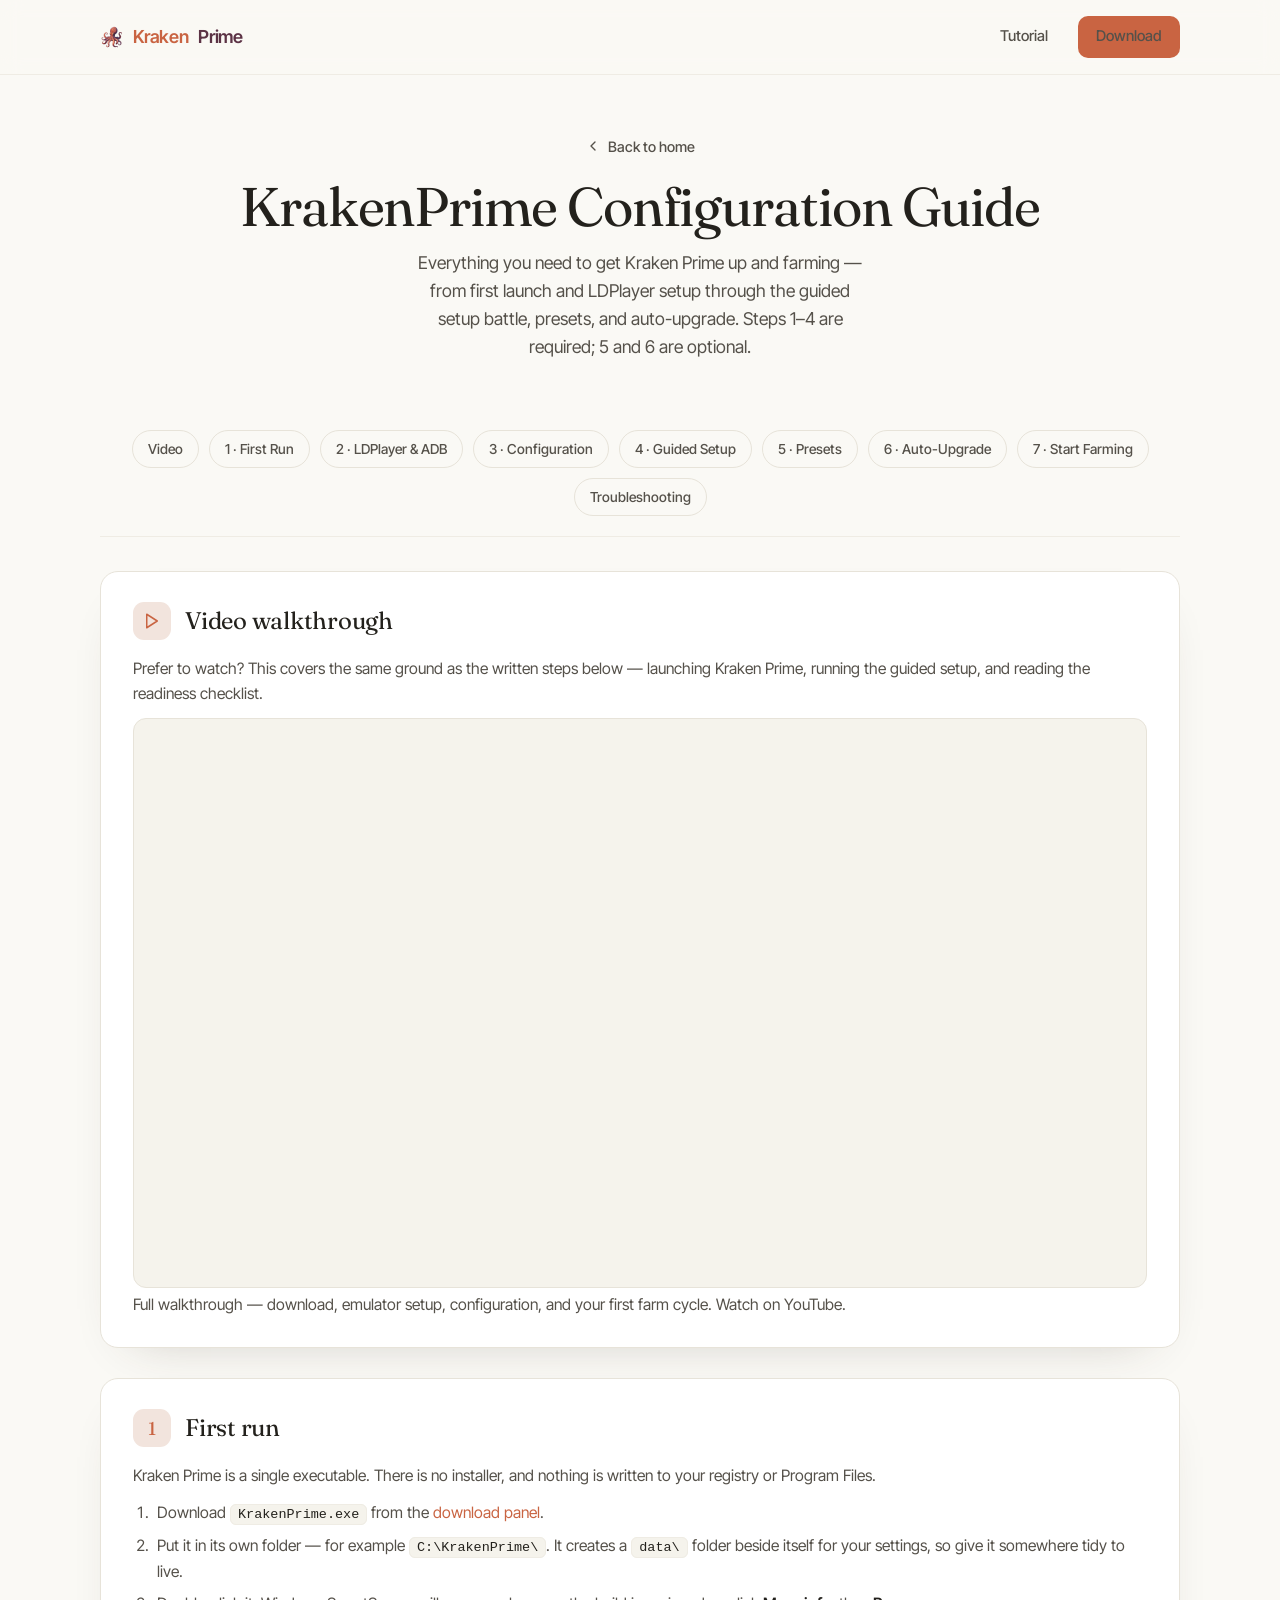
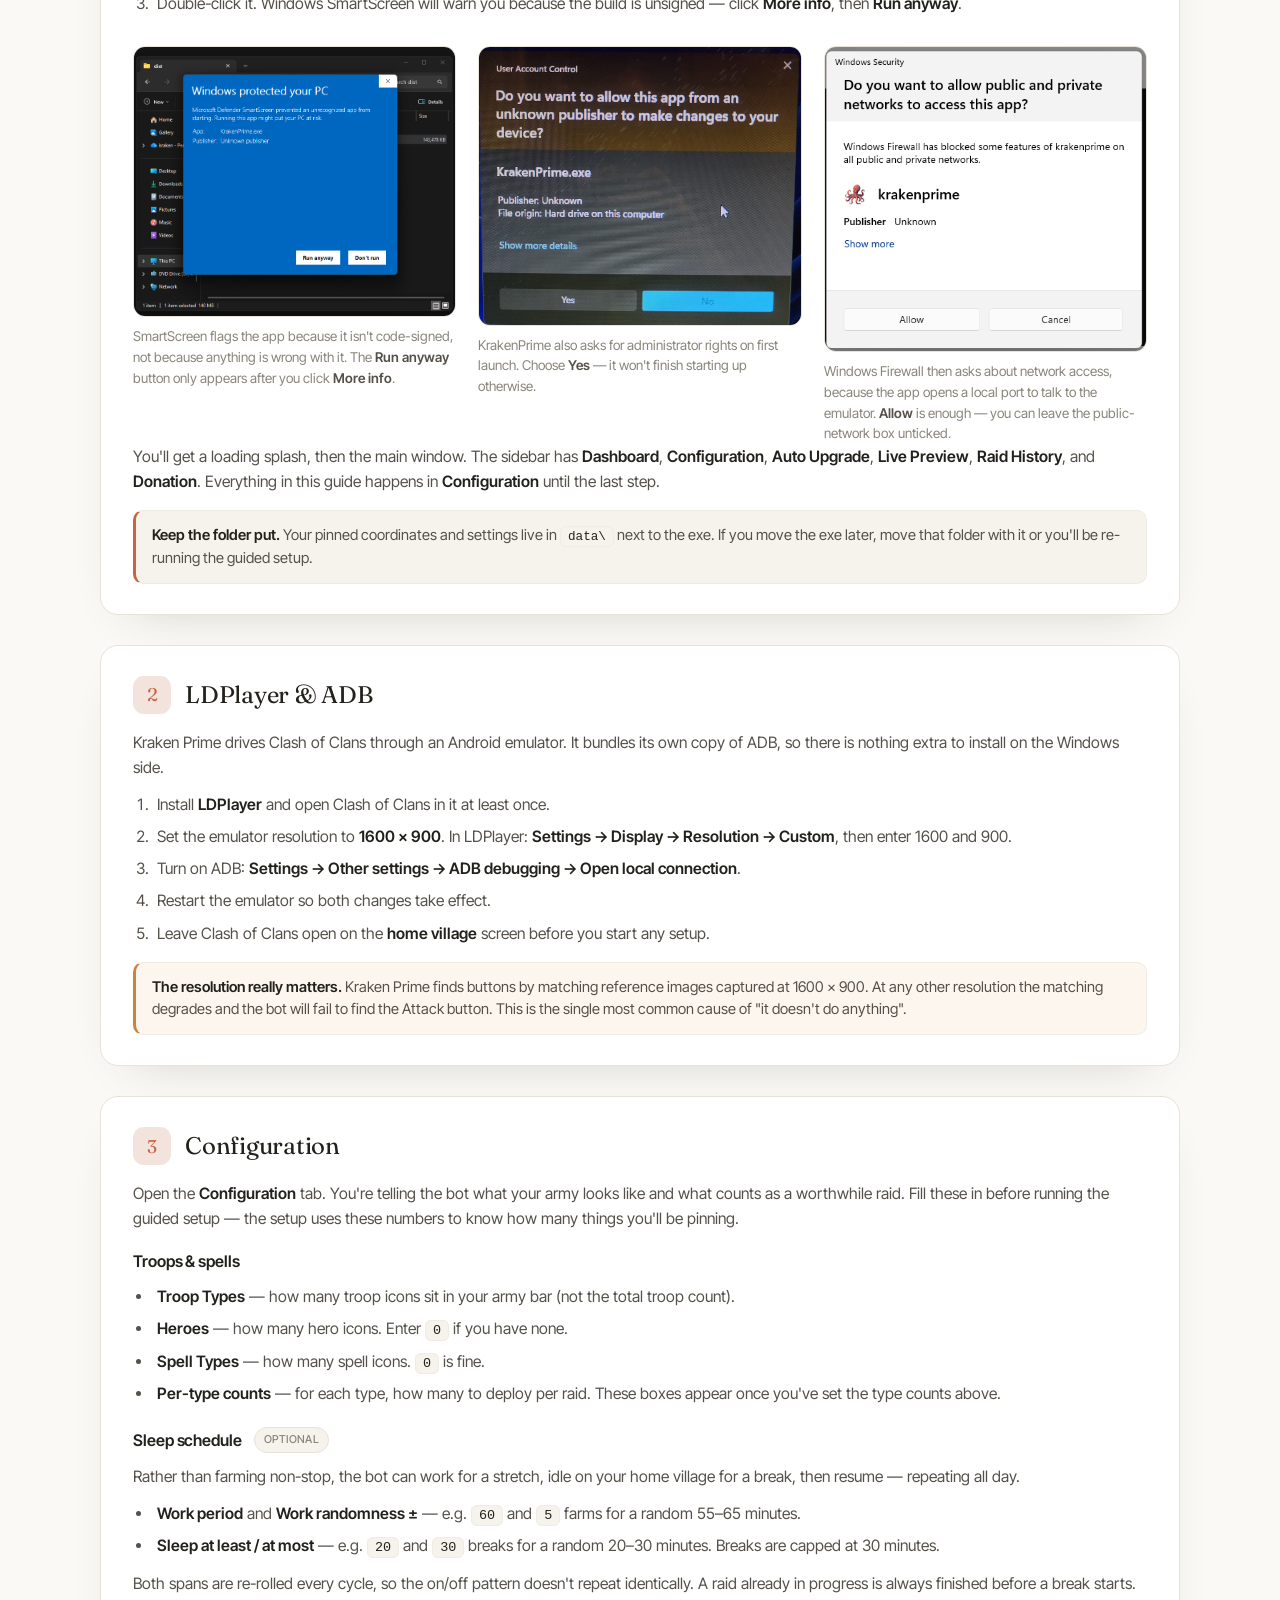
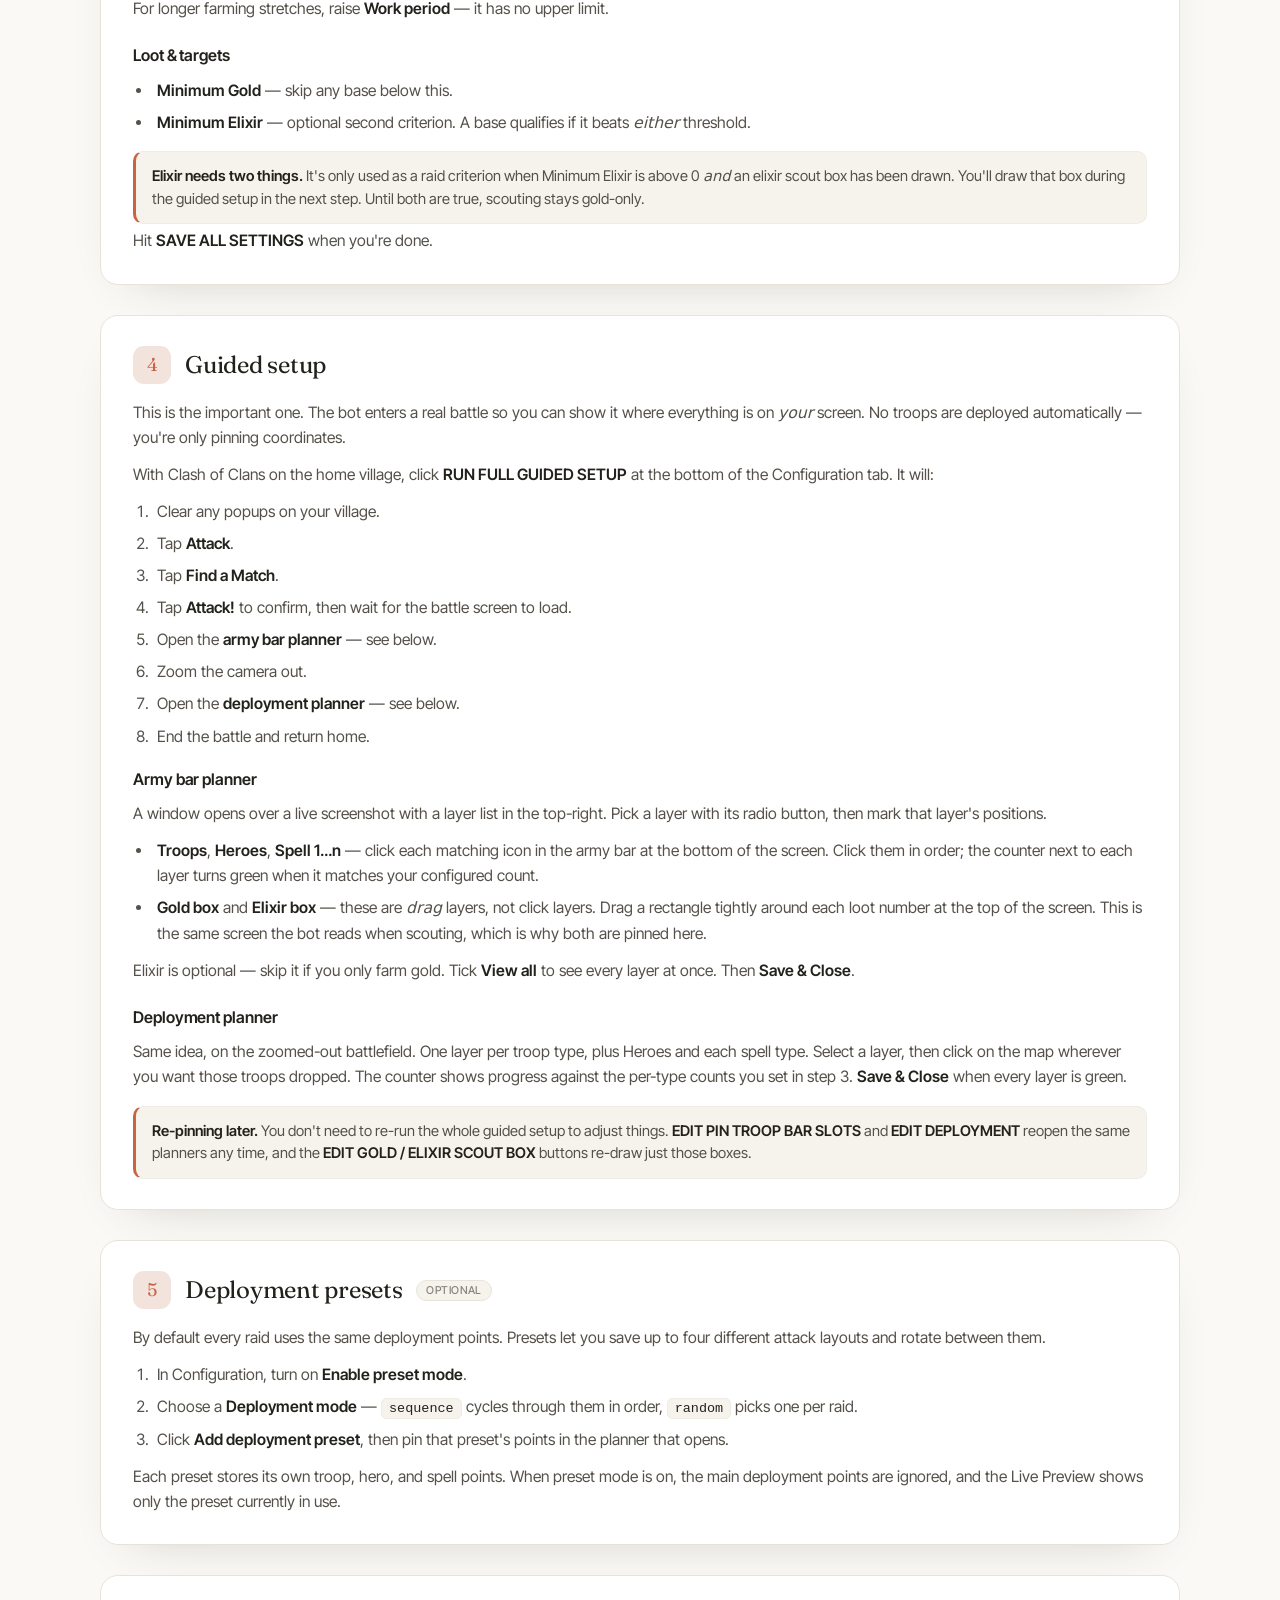
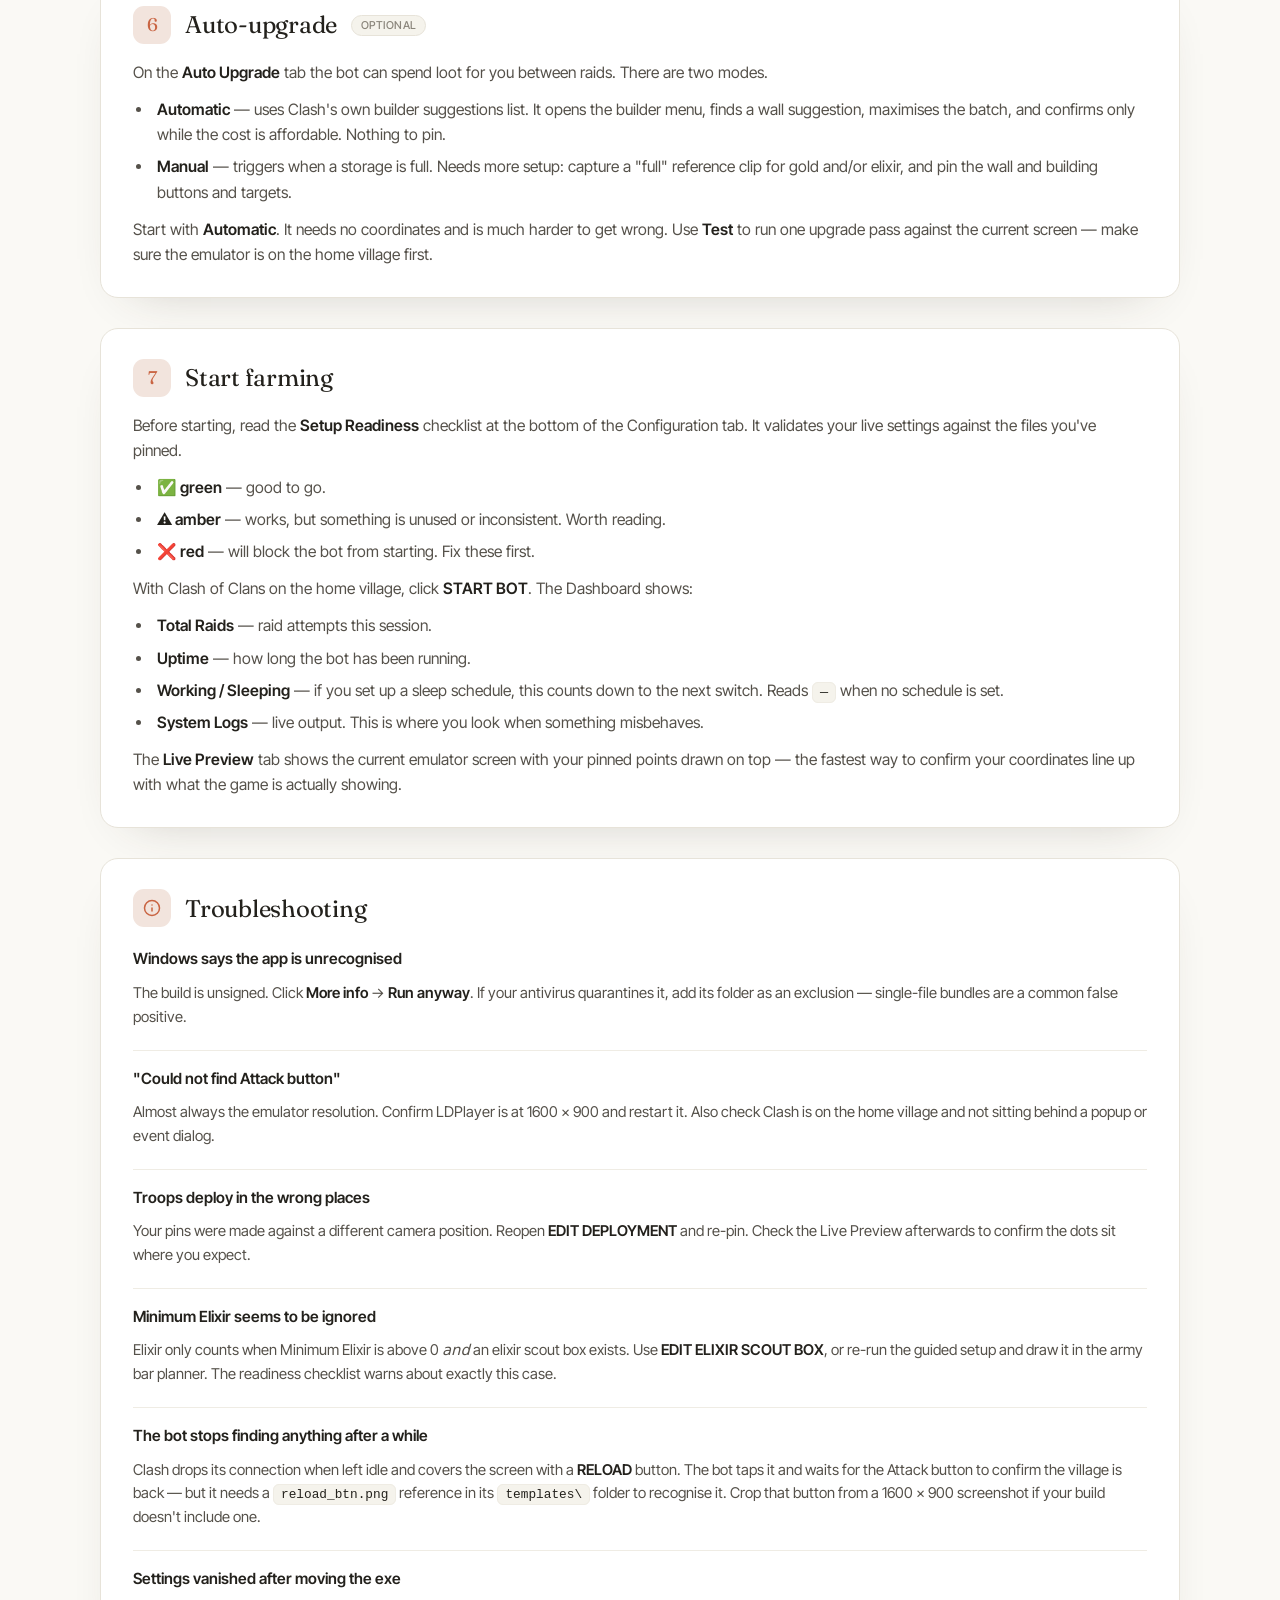
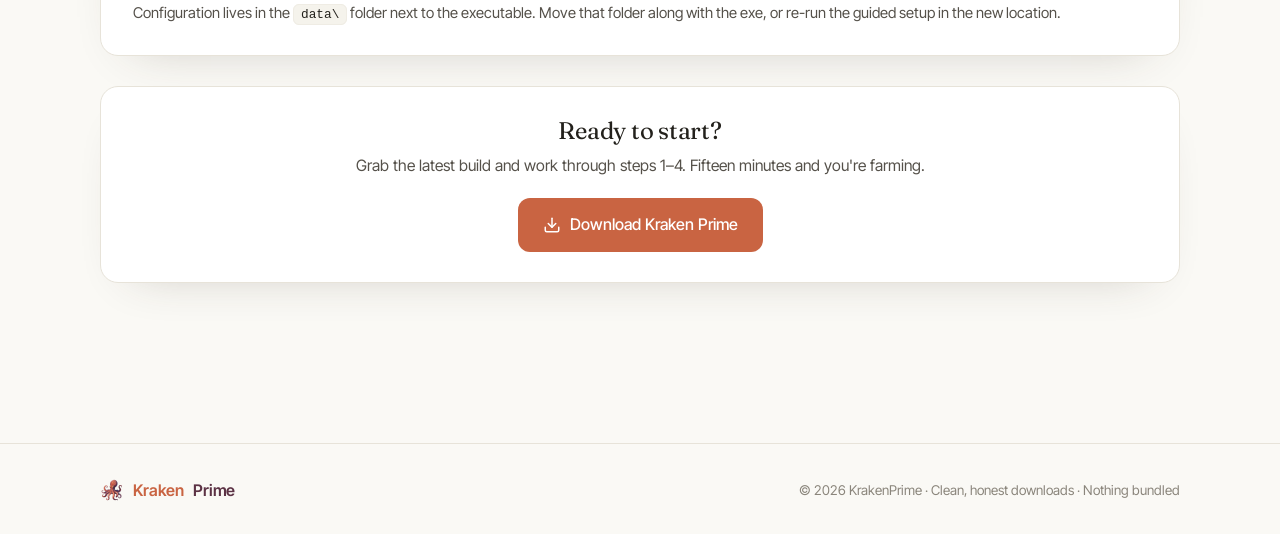
==== commit 4e7f39fd: "Swap the tutorial video for the YouTube upload, add a note section Replace the Google Drive embed wi" ====
--- a/tutorial.html
+++ b/tutorial.html
@@ -5,7 +5,9 @@
   <meta name="viewport" content="width=device-width, initial-scale=1.0" />
   <title>Tutorial — KrakenPrime Configuration Guide</title>
   <meta name="description" content="Step-by-step tutorial for configuring Kraken Prime — first run, LDPlayer & ADB, guided setup, deployment presets, auto-upgrade, sleep schedule, and running your first farm cycle." />
-  <link rel="icon" href="assets/icon.ico" />
+  <link rel="icon" href="assets/icon.ico" sizes="any" />
+  <link rel="icon" type="image/png" href="assets/favicon-32.png" sizes="32x32" />
+  <link rel="apple-touch-icon" href="assets/apple-touch-icon.png" />
 
   <link rel="preconnect" href="https://fonts.googleapis.com" />
   <link rel="preconnect" href="https://fonts.gstatic.com" crossorigin />
@@ -65,20 +67,15 @@
         <p>Prefer to watch? This covers the same ground as the written steps below &mdash; launching Kraken Prime, running the guided setup, and reading the readiness checklist.</p>
 
         <div class="video">
-          <!--
-            GOOGLE DRIVE VIDEO:
-            1. In Drive, right-click the video → Share → set "General access" to
-               "Anyone with the link" (Viewer). Otherwise it won't play here.
-            2. Copy the link: https://drive.google.com/file/d/FILE_ID/view?usp=sharing
-            3. Paste just the FILE_ID below (between /d/ and /preview).
-          -->
           <iframe
-            src="https://drive.google.com/file/d/1Xk5wiuPxPbbElBd-QHv3SaZa_o0CAY1g/preview"
-            title="Kraken Prime video tutorial"
-            allow="autoplay; fullscreen"
+            src="https://www.youtube-nocookie.com/embed/OIwk-jc3TI4"
+            title="Kraken Prime — full download and setup tutorial"
+            allow="accelerometer; clipboard-write; encrypted-media; gyroscope; picture-in-picture; web-share"
+            referrerpolicy="strict-origin-when-cross-origin"
+            loading="lazy"
             allowfullscreen></iframe>
         </div>
-        <p class="video-caption">Walkthrough: launching Kraken Prime and reading the readiness checklist.</p>
+        <p class="video-caption">Full walkthrough &mdash; download, emulator setup, configuration, and your first farm cycle. <a href="https://www.youtube.com/watch?v=OIwk-jc3TI4" target="_blank" rel="noopener">Watch on YouTube</a>.</p>
       </article>
 
       <!-- STEP 1 -->
--- a/styles.css
+++ b/styles.css
@@ -189,6 +189,22 @@
 .btn-ghost:hover { border-color: var(--accent); color: var(--accent); background: var(--accent-soft); }
 .btn-ghost svg { width: 16px; height: 16px; }
 
+/* ---------- Note section (home) ---------- */
+.note-sec { border-top: 1px solid var(--line-soft); padding: 60px 0 70px; }
+.note-card {
+  max-width: 62ch; margin-inline: auto;
+  background: var(--raise); border: 1px solid var(--line-soft);
+  border-left: 3px solid var(--accent); border-radius: 0;
+  padding: 26px 30px;
+}
+.note-card h2 {
+  font-family: var(--font-display); font-weight: 400; letter-spacing: -0.01em;
+  font-size: 1.35rem; line-height: 1.2; margin-bottom: 12px;
+}
+.note-card p { color: var(--ink-soft); font-size: .96rem; line-height: 1.7; margin-bottom: 12px; }
+.note-card p:last-child { margin-bottom: 0; }
+.note-card b { color: var(--ink); font-weight: 600; }
+
 /* ---------- Tutorial page ---------- */
 .tut-hero { padding: 60px 0 30px; text-align: center; }
 .tut-hero h1 {
